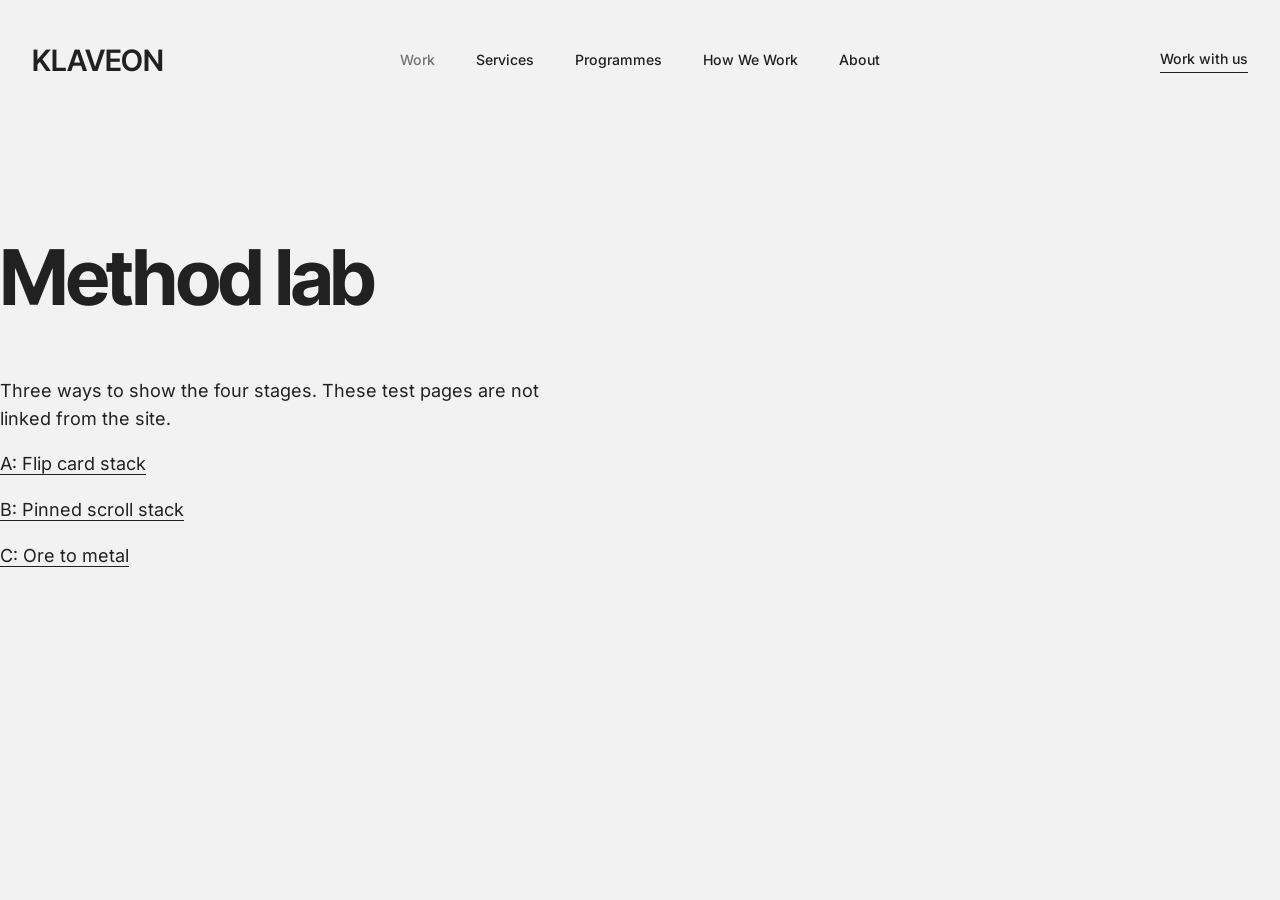
==== lab/index.html @ b0c3f66f "Mobile: hide (Scroll) hint and Explore view on phones Co-Authored-By: Claude Sonnet 5.5 <noreply@ant" ====
<!doctype html><html lang="en"><head><meta charset="utf-8"><meta name="viewport" content="width=device-width,initial-scale=1"><title>Lab | KLAVEON</title><meta name="description" content="Selected work from KLAVEON, a strategic branding agency in Lagos. Strategy first, design as proof."><link rel="preload" href="../fonts/inter-var.woff2" as="font" type="font/woff2" crossorigin><link rel="preload" href="../fonts/inter-tight-var.woff2" as="font" type="font/woff2" crossorigin><link rel="stylesheet" href="../css/style.css?v=20261121g"><meta name="robots" content="noindex"><meta name="robots" content="noindex"><link rel="icon" type="image/svg+xml" href="../favicon.svg"><meta name="theme-color" content="#F2F2F2"></head><body class=""><header class="nav"><a class="brand" href="../index.html">KLAVEON</a><nav class="links"><a href="../work/" aria-current="page">Work</a><a href="../services/">Services</a><a href="../programmes/">Programmes</a><a href="../method/">How We Work</a><a href="../index.html#about">About</a></nav><a class="right cta-link" href="../index.html#contact">Work with us</a><button class="menu-btn" type="button" aria-expanded="false">Menu</button></header>
<main class="lab"><section class="lb-after" style="padding-top:96px"><h1 style="font-family:var(--font-display);font-size:clamp(40px,6vw,100px);margin:0 0 40px;letter-spacing:-.03em">Method lab</h1><p style="max-width:30em">Three ways to show the four stages. These test pages are not linked from the site.</p><p><a href="flip.html">A: Flip card stack</a></p><p><a href="stack.html">B: Pinned scroll stack</a></p><p><a href="ore.html">C: Ore to metal</a></p></section></main><script src="../js/main.js?v=20261121g"></script></body></html>
---- css/style.css ----
@font-face{font-family:'Inter';font-style:normal;font-weight:100 900;font-display:swap;src:url('../fonts/inter-var.woff2') format('woff2')}
@font-face{font-family:'Inter Tight';font-style:normal;font-weight:100 900;font-display:swap;src:url('../fonts/inter-tight-var.woff2') format('woff2')}
@font-face{font-family:'Inter Fallback';src:local('Arial'),local('Helvetica Neue'),local('Helvetica');size-adjust:107.4%;ascent-override:90.5%;descent-override:22.6%;line-gap-override:0%}
@font-face{font-family:'Inter Tight Fallback';src:local('Arial'),local('Helvetica Neue'),local('Helvetica');size-adjust:100%;ascent-override:96%;descent-override:24%;line-gap-override:0%}
:root{--bg:#F2F2F2;--ink:#212122;--castle:#616161;--fog:#DDDAD8;--sand:#6B6762;--sand-l:#A39E98;--white:#FFFFFF;--olive:#575E56;--umber:#474241;--stone:#C3BEBD;--mist:#BCC0C3;--ash:#CBCBCB;--pill:rgba(255,255,255,.92);--font:'Inter','Inter Fallback','Helvetica Neue',Arial,sans-serif;--font-display:'Inter Tight','Inter Tight Fallback','Inter','Helvetica Neue',Arial,sans-serif;--pad:32px}
*{box-sizing:border-box}
html{scroll-behavior:smooth}
body{margin:0;background:var(--bg);color:var(--ink);font-family:var(--font);font-size:18px;line-height:1.5;-webkit-font-smoothing:antialiased}
img{max-width:100%;display:block}
a{color:inherit}
.nav{display:flex;justify-content:space-between;align-items:center;padding:28px var(--pad);font-size:14px;letter-spacing:.06em;text-transform:uppercase}
.nav a{text-decoration:none}
.nav .links{display:flex;gap:32px}
.nav a:hover{text-decoration:underline;text-underline-offset:4px}
.page-title{font-size:clamp(56px,13vw,220px);line-height:.9;letter-spacing:-.016em;font-weight:500;margin:0}
@keyframes slide{to{transform:translateX(-50%)}}
section.block{padding:120px var(--pad);border-top:1px solid var(--fog);display:grid;grid-template-columns:30% 1fr;gap:32px}
.label{font-size:14px;color:var(--sand);line-height:1.3}
.label b{display:block;font-weight:500;color:var(--ink);margin-top:2px}
.big{font-size:clamp(32px,4.4vw,72px);line-height:1.02;letter-spacing:-.01em;margin:0 0 40px;font-weight:500}
.stages{display:grid;gap:0;border-top:1px solid var(--fog)}
.stage{display:grid;grid-template-columns:80px 220px 1fr;gap:24px;padding:28px 0;border-bottom:1px solid var(--fog)}
.stage h3{margin:0;font-size:28px;font-weight:500;letter-spacing:-.008em}
.stage p{margin:0;color:var(--castle)}
.meta{display:flex;justify-content:space-between;padding:14px 0;font-size:14px;letter-spacing:.06em;text-transform:uppercase}
form{display:grid;gap:20px;max-width:640px;margin-top:48px}
label{font-size:14px;color:var(--sand)}
input,textarea{width:100%;font:inherit;background:transparent;border:0;border-bottom:1px solid var(--ink);padding:10px 0;color:var(--ink);border-radius:0}
input:focus,textarea:focus{outline:2px solid var(--ink);outline-offset:4px}
button.submit{justify-self:start;font:inherit;background:var(--ink);color:#fff;border:0;border-radius:999px;padding:18px 36px;cursor:pointer}
button.submit:hover{opacity:.85}
/* Work page */
.work-head{padding:96px var(--pad) 48px}
.work-head p{margin:32px 0 0;color:var(--castle)}
.grid{display:grid;grid-template-columns:repeat(2,1fr);gap:48px 24px;padding:48px var(--pad) 160px}
.grid .card:only-child{grid-column:1/-1}
.card{display:block;text-decoration:none}
.card img{width:100%;height:auto}
.card .name{font-size:28px;letter-spacing:-.008em}
.card .cat{font-size:13px;letter-spacing:.06em;text-transform:uppercase;color:var(--castle)}
.work.is-list .grid{grid-template-columns:1fr;gap:0}
.work.is-list .card{display:grid;grid-template-columns:1fr auto;align-items:center;border-top:1px solid var(--fog);padding:40px 0 48px}
.work.is-list .card img{display:none}
.work.is-list .meta{display:contents}
.work.is-list .name{font-size:clamp(32px,6vw,96px);line-height:1.15;letter-spacing:-.01em}
/* Pills */
.pill{position:fixed;bottom:24px;z-index:50;background:var(--pill);border-radius:999px;box-shadow:0 6px 24px rgba(0,0,0,.08)}
.toggle{right:24px;display:flex;gap:4px;padding:10px}
.toggle button,.toggle a{display:flex;align-items:center;height:56px;min-width:56px;padding:0 28px;border:0;border-radius:999px;background:transparent;color:var(--ink);font:inherit;font-size:18px;text-decoration:none;cursor:pointer;transition:background .25s,color .25s}
.toggle button.is-active{background:var(--ink);color:#fff}
.view button{padding:0 16px}
.view svg{width:24px;height:24px;flex:none}
.view .t{max-width:0;opacity:0;overflow:hidden;white-space:nowrap;transition:max-width .3s ease,opacity .2s ease,margin .3s ease}
.idea{left:24px;width:min(440px,calc(100vw - 48px));background:none;box-shadow:none;border-radius:0;-webkit-backdrop-filter:none;backdrop-filter:none;display:flex;flex-direction:column;gap:12px}
.idea .card-open{display:none;background:#FCFCFC;border-radius:24px;padding:28px;box-shadow:0 12px 40px rgba(0,0,0,.12)}
.idea.is-open .card-open{display:block}
.idea .l{font-size:14px;color:var(--sand);margin-bottom:16px}
.idea .q{font-size:44px;line-height:1.05;letter-spacing:-.008em;margin-bottom:20px}
.idea .d{font-size:16px;color:var(--castle);line-height:1.5}
.idea .bar{display:flex;align-items:center;justify-content:space-between;gap:16px;width:100%;border:0;font:inherit;font-size:20px;color:var(--ink);background:var(--pill);border-radius:999px;padding:10px 10px 10px 28px;box-shadow:0 6px 24px rgba(0,0,0,.08);cursor:pointer;text-align:left}
.idea .btn{position:relative;flex:none;width:56px;height:56px;border-radius:50%;background:#E9E7E4}
.idea .btn::before,.idea .btn::after{content:'';position:absolute;left:50%;top:50%;background:var(--ink);border-radius:2px;transform:translate(-50%,-50%);transition:opacity .2s,transform .25s}
.idea .btn::before{width:18px;height:2px}
.idea .btn::after{width:2px;height:18px}
.idea.is-open .btn::after{opacity:0;transform:translate(-50%,-50%) rotate(90deg)}
/* Case study */
.cs-hero{padding:72px var(--pad) 48px}
.cs-hero .cat{font-size:13px;letter-spacing:.06em;text-transform:uppercase;color:var(--castle);margin-bottom:24px}
.cs-hero h1{font-size:clamp(56px,11vw,180px);line-height:.92;letter-spacing:-.016em;font-weight:500;margin:0}
.facts{display:grid;grid-template-columns:repeat(4,1fr);gap:24px;margin-top:64px;padding-top:24px;border-top:1px solid var(--fog)}
.facts span{display:block;font-size:13px;letter-spacing:.06em;text-transform:uppercase;color:var(--sand);margin-bottom:6px}
.cover img,.proof img{width:100%;height:auto}
.proof{display:grid;gap:0}
.sec{display:grid;grid-template-columns:43% 1fr;padding:96px var(--pad);border-top:1px solid var(--fog)}
.sec .body{font-size:clamp(22px,2.2vw,34px);line-height:1.3;letter-spacing:-.005em;max-width:900px}
.sec .body p{margin:0 0 1em}
.sec .body ul{margin:0;padding-left:1.1em}
.sec .body li{margin-bottom:.6em}
.cs.is-reading .cover,.cs.is-reading .proof{display:none}
.end{padding:160px var(--pad) 220px;border-top:1px solid var(--fog)}
.end .l{font-size:14px;color:var(--sand);text-transform:uppercase;letter-spacing:.06em}
.end a{font-size:clamp(48px,9vw,150px);letter-spacing:-.014em;line-height:1;text-decoration:none}
@media(max-width:991px){.stage{grid-template-columns:48px 1fr}.stage p{grid-column:2}section.block,.sec{grid-template-columns:1fr}.facts{grid-template-columns:repeat(2,1fr)}}
@media(max-width:767px){:root{--pad:16px}.grid{grid-template-columns:1fr}.idea{left:12px;bottom:84px;width:calc(100vw - 24px)}.toggle{right:12px;bottom:12px}.idea .q{font-size:34px}.nav .links{gap:16px}}
@media(prefers-reduced-motion:reduce){html{scroll-behavior:auto}*{transition:none!important}}
.work .meta,.card .meta{text-transform:none;letter-spacing:normal;font-size:inherit;display:flex;justify-content:space-between;align-items:baseline;padding:14px 0 0}
.work.is-list .meta{display:contents}

.idea .btn{display:flex;align-items:center;justify-content:center}
/* Home, from updated Figma desktop design. Inter / Inter Tight throughout. */
body.home{background:var(--bg)}
body.home .nav{position:fixed;top:0;left:0;right:0;z-index:60;display:flex;align-items:center;padding:22px var(--pad);font-size:14px;text-transform:none;letter-spacing:0;color:#fff;mix-blend-mode:difference;transition:transform .45s cubic-bezier(.2,.7,.2,1)}
body.home .nav.is-hidden{transform:translateY(-110%)}
.nav .brand{font-weight:600;font-size:20px;letter-spacing:-.01em}
.nav .links{position:absolute;left:50%;transform:translateX(-50%);display:flex;gap:36px}
.nav .links a,.nav .right{font-size:13px;text-decoration:none;background:linear-gradient(currentColor,currentColor) 0 100%/0 1px no-repeat;transition:background-size .3s;padding-bottom:3px}
.nav .links a:hover,.nav .right:hover,.nav .links a:focus-visible{background-size:100% 1px}
.nav .right{margin-left:auto;background-size:100% 1px}
.nav .right:hover{background-size:0 1px}
a:focus-visible,button:focus-visible,input:focus-visible,textarea:focus-visible{outline:2px solid currentColor;outline-offset:4px}
.h-hero{padding:128px var(--pad) 0}
.h-hero h1{margin:0;font-weight:400;text-transform:uppercase;font-size:8.6vw;line-height:1.02;letter-spacing:-.018em}
.h-hero .l1,.h-hero .l3{display:block;white-space:nowrap}
.h-hero .l2{display:flex;align-items:center;justify-content:space-between;gap:2.5vw}
.h-hero .ln{display:block;overflow:hidden;padding:.04em 0}
.h-hero .ln>.in{display:block;transform:translateY(105%);animation:rise 1s cubic-bezier(.2,.7,.2,1) forwards}
.h-hero .l2 .ln>.in{animation-delay:.12s}.h-hero .l3 .ln>.in{animation-delay:.24s}
@keyframes rise{to{transform:none}}
.h-hero .intro{margin:0;flex:0 1 30%;font-size:clamp(13px,1.05vw,17px);line-height:1.5;font-weight:400;text-transform:none;letter-spacing:0;text-align:left;opacity:0;animation:fade .8s .6s forwards}
@keyframes fade{to{opacity:1}}
.h-hero .dash{flex:1;height:1px;background:var(--ink);max-width:24%;min-width:20px;transform-origin:left;transform:scaleX(0);animation:grow .9s .5s cubic-bezier(.2,.7,.2,1) forwards}
@keyframes grow{to{transform:none}}
.h-hero .l2 .w{white-space:nowrap}
.scrollcap{text-align:center;margin:clamp(40px,6vw,96px) 0 0;font-weight:600;font-size:13px;text-transform:uppercase;letter-spacing:.02em}
/* The unlock: a keyhole that opens onto the services */
.unlock{position:relative;height:320vh;margin-top:28px}
.unlock .stage{position:sticky;top:0;height:100vh;overflow:hidden;clip-path:inset(calc(10vh*(1 - var(--p,0))) calc(var(--pad)*(1 - var(--p,0))));background:var(--bg)}
.unlock .field{position:absolute;inset:0;display:flex;align-items:center;padding:0 calc(var(--pad)*2);color:var(--ink)}
.unlock svg.door{position:absolute;inset:0;width:100%;height:100%;display:block;pointer-events:none}
.h-light{background:var(--bg);padding:112px var(--pad)}
.sec-title{font-size:clamp(34px,4.4vw,76px);font-weight:400;text-transform:uppercase;letter-spacing:-.018em;line-height:1.04;margin:0}
.believe .c{background:#fff;padding:48px 40px 64px;min-height:380px}
.believe .c h3{margin:0 0 40px;font-size:clamp(16px,1.6vw,24px);line-height:1.2;font-weight:600;text-transform:uppercase;letter-spacing:-.014em;max-width:560px}
.believe .c p{margin:0;font-size:clamp(13px,1vw,16px);line-height:1.55;font-weight:400;max-width:500px}
.how .top{display:flex;justify-content:space-between;align-items:flex-start;gap:32px}
.how .top p{margin:8px 0 0;text-align:right;color:var(--castle);font-size:clamp(13px,.95vw,15px);line-height:1.4;font-weight:400;max-width:210px}
.panel{margin-top:56px;padding:20px;background:radial-gradient(120% 140% at 55% 15%,var(--umber) 0%,#2a2a2b 45%,var(--ink) 80%);display:grid;grid-template-columns:repeat(4,1fr);gap:12px;color:#fff}
.step{padding:20px;min-height:300px;display:flex;flex-direction:column;justify-content:space-between;border:1px solid transparent;background:transparent;transition:border-color .35s,background .35s;cursor:default}
.step.is-active{border-color:var(--sand);background:linear-gradient(rgba(33,33,34,.7),rgba(71,66,65,.55))}
.step .n{width:24px;height:24px;border-radius:50%;background:var(--umber);display:flex;align-items:center;justify-content:center;font-size:13px;transition:background .3s,color .3s}
.step.is-active .n{background:#fff;color:#000}
.step h3{margin:0 0 8px;font-size:clamp(20px,2vw,32px);font-weight:400;letter-spacing:-.018em}
.step p{margin:0;font-size:clamp(13px,.85vw,14px);line-height:1.4;font-weight:400;color:#cfcfcf}
.three .sub{margin:28px 0 0;font-size:clamp(13px,.95vw,15px);font-weight:400;color:var(--castle);max-width:400px;line-height:1.45}
.plans3{display:grid;grid-template-columns:repeat(3,1fr);gap:16px;margin-top:56px}
.selw .top{display:flex;justify-content:space-between;align-items:flex-end}
.selw .top a{font-size:13px;text-decoration:none;display:flex;align-items:center;gap:4px;background:linear-gradient(currentColor,currentColor) 0 100%/100% 1px no-repeat;padding-bottom:4px;transition:background-size .3s}
.selw .top a:hover{background-size:0 1px}
.proj{display:block;text-decoration:none;margin-top:56px;position:relative}
.proj .im{overflow:hidden;background:var(--fog)}
.proj img{width:100%;height:auto;transition:transform 1.1s cubic-bezier(.2,.7,.2,1)}
.proj:hover img{transform:scale(1.025)}
.proj .cap{display:flex;justify-content:space-between;margin-top:14px;font-size:13px;font-weight:500}
.proj .sub{font-size:13px;color:var(--castle);margin-top:2px;font-weight:400}
.cur{position:fixed;left:0;top:0;z-index:70;pointer-events:none;background:rgba(255,255,255,.94);color:var(--ink);font-size:13px;font-weight:500;padding:10px 16px;border-radius:999px;box-shadow:0 6px 24px rgba(0,0,0,.12);opacity:0;transform:translate(-50%,-50%) scale(.6);transition:opacity .2s,transform .2s;white-space:nowrap}
.cur.on{opacity:1;transform:translate(-50%,-50%) scale(1)}
.mq{background:var(--bg);overflow:hidden;padding:28px 0}
.mq div{display:flex;align-items:center;gap:48px;width:max-content;animation:slide 34s linear infinite;font-size:clamp(28px,3.8vw,62px);font-weight:400;letter-spacing:-.018em;text-transform:uppercase;color:var(--ink);white-space:nowrap}
.mq:hover div{animation-play-state:paused}
.mq svg{height:.85em;flex:none}
.cta2{background:var(--ink);color:#F4F4F4;padding:88px var(--pad) 0}
.cta2 .cols{display:grid;grid-template-columns:1fr 1fr;gap:64px;align-items:start}
.cta2 h2{margin:0;font-size:clamp(24px,3vw,48px);font-weight:400;text-transform:uppercase;letter-spacing:-.018em;line-height:1.08}
.cta2 .r{display:flex;flex-direction:column;align-items:flex-start;padding-left:20%}
.cta2 .r p{margin:0;font-size:clamp(13px,.95vw,15px);line-height:1.5;font-weight:400;color:var(--ash);max-width:330px}
.cta2 .r a.go{display:inline-block;margin-top:36px;font-size:13px;text-transform:uppercase;text-decoration:none;padding-bottom:4px;letter-spacing:.03em;background:linear-gradient(#aaa,#aaa) 0 100%/100% 1px no-repeat,linear-gradient(#fff,#fff) 0 100%/0 1px no-repeat;transition:background-size .4s}
.cta2 .r a.go:hover{background-size:100% 1px,100% 1px}
.cta2 form{margin-top:0;width:100%;max-width:420px;max-height:0;overflow:hidden;opacity:0;visibility:hidden;transition:max-height .6s cubic-bezier(.2,.7,.2,1),opacity .4s,margin .4s,visibility 0s .6s}
.cta2 form.open{max-height:640px;opacity:1;visibility:visible;margin-top:40px;transition:max-height .6s cubic-bezier(.2,.7,.2,1),opacity .5s .1s,margin .4s,visibility 0s}
.cta2 label{color:var(--sand)}
.cta2 input,.cta2 textarea{border-bottom:1px solid var(--sand);color:#fff}
.cta2 button.submit{background:#F4F4F4;color:#000}
.bigword{font-size:20.6vw;font-weight:400;letter-spacing:-.018em;line-height:.8;margin:120px 0 0;padding:0 0 2.2vw;text-transform:uppercase;white-space:nowrap;margin-left:-.02em}
@media(max-width:991px){.plans3,.cta2 .cols{grid-template-columns:1fr}.panel{grid-template-columns:1fr 1fr}.nav .links{position:static;transform:none;margin-left:auto;margin-right:24px}.cta2 .r{padding-left:0}}
@media(max-width:767px){:root{--pad:16px}
body.home .nav .links{display:none}
.h-hero{padding-top:104px}
.h-hero h1{font-size:8.4vw;display:flex;flex-direction:column}.h-hero .l1{order:1}.h-hero .l2{display:contents}.h-hero .l2 .w{order:2}.h-hero .l3{order:3}.h-hero .dash{display:none}.h-hero .intro{order:4;font-size:14px;margin:20px 0 0;flex:none}
.unlock{height:280vh}
.h-light{padding:72px var(--pad)}
.how .top{flex-direction:column;gap:16px}.how .top p{text-align:left;max-width:none;margin:0}
.panel{grid-template-columns:1fr;padding:12px}.step{min-height:200px}
.believe .c{padding:32px 20px 40px;min-height:0}
.cta2{padding-top:64px}.cta2 .cols{gap:32px}.bigword{margin-top:72px}
.selw .top{flex-direction:column;align-items:flex-start;gap:16px}}
@media(prefers-reduced-motion:reduce){.h-hero .ln>.in,.h-hero .intro,.h-hero .dash{animation:none;transform:none;opacity:1}.unlock{height:auto}.unlock .stage{position:relative;height:100vh;clip-path:none}}
/* Figma metrics pass (frame width 1773 = 100vw; 1px = .564vw) */
body.home .nav{padding:3.2vw 3.67vw 0;align-items:center;height:9.5vw}
.nav .brand{font-size:3vw;font-weight:600;letter-spacing:-.018em}
.nav .links{top:3.6vw;gap:3.2vw}
.nav .links a,.nav .right{font-size:clamp(13px,1.1vw,21px)}
.nav .right{position:relative;top:0}
.h-hero{padding:9.7vw var(--pad) 0}
.h-hero h1{font-size:10vw;line-height:1;border-bottom:1px solid var(--ink)}
.h-hero .l1,.h-hero .l2,.h-hero .l3{display:flex;align-items:center;height:13.14vw;border-top:1px solid var(--ink)}
.h-hero .l2{justify-content:space-between;gap:2vw}
.h-hero .intro{flex:0 1 40%;font-size:clamp(13px,1.5vw,29px);line-height:1.38;font-weight:400}
.h-hero .dash{max-width:22%}
.scrollcap{margin:5.8vw 0 2.1vw;font-size:clamp(13px,1.1vw,21px)}
.unlock{margin-top:0}
.unlock .stage{clip-path:inset(max(0px,calc((100vh - (100vw - 2*var(--pad))/1.63)/2*(1 - var(--p,0)))) calc(var(--pad)*(1 - var(--p,0))))}
.sec-title{font-size:6.6vw;line-height:1}
.h-light{padding:20.6vw var(--pad) 13vw}
.believe .c{padding:7.6vw 5vw 3vw;min-height:34.4vw}
.believe .c h3{font-size:clamp(13px,2.15vw,41px);line-height:1.1;margin:0 0 4vw;max-width:36vw}
.believe .c p{font-size:clamp(13px,1.25vw,24px);line-height:1.4;max-width:36vw}
.how .top p{font-size:clamp(13px,1.2vw,23px);max-width:24vw;margin-top:5vw}
.panel{margin-top:6vw;padding:2.2vw 2.76vw;gap:1.3vw}
.step{min-height:18.4vw;padding:1.8vw}
.step h3{font-size:2.9vw}.step p{font-size:clamp(13px,1.2vw,23px);line-height:1.35}
.step .n{width:1.7vw;height:1.7vw;font-size:clamp(13px,0.8vw,15px)}
.three .sub{font-size:clamp(13px,1.2vw,23px);max-width:42vw;margin-top:5vw}
.plans3{margin-top:6.4vw;gap:1.9vw}
.selw .top a{font-size:clamp(13px,1.2vw,23px)}
.proj{margin:9vw 5.4vw 0}
.proj .cap{font-size:clamp(13px,1.45vw,28px);margin-top:1.4vw}
.proj .cap span:last-child{font-size:clamp(13px,1.2vw,23px);font-weight:400}
.proj .sub{font-size:clamp(13px,1.2vw,23px);margin-top:.9vw}
.cta2{padding-top:0}
.cta2 .cols{padding-top:19.6vw}
.cta2 h2{font-size:4.1vw;line-height:1.08;letter-spacing:-.018em;max-width:50vw}
.cta2 .r{padding-left:0;margin-left:-4vw}
.cta2 .r p{font-size:clamp(13px,1.45vw,28px);line-height:1.4;max-width:36vw}
.cta2 .r a.go{font-size:clamp(13px,1.2vw,23px);margin-top:5vw}
.bigword{margin-top:28vw}
@media(max-width:991px){.cta2 .r{margin-left:0}.believe .c h3,.believe .c p,.cta2 .r p,.cta2 h2{max-width:none}.proj{margin:9vw 0 0}}
@media(max-width:767px){
body.home .nav{height:auto;padding:16px}.nav .brand{font-size:22px}.nav .links{top:auto}
.h-hero{padding-top:84px}.h-hero h1{font-size:10.4vw;border:0}.h-hero .l1,.h-hero .l2,.h-hero .l3{display:block;height:auto;border:0}
.h-hero .l2{display:contents}
.sec-title{font-size:11vw}.h-light{padding:72px var(--pad)}
.believe .c{padding:32px 20px;min-height:0}.believe .c h3{font-size:20px;margin-bottom:24px}.believe .c p{font-size:15px}
.step{min-height:200px}.step h3{font-size:28px}.step p{font-size:14px}.step .n{width:24px;height:24px;font-size:13px}
.plans3{gap:12px}
.proj .cap{font-size:15px}.proj .cap span:last-child,.proj .sub{font-size:14px}
.how .top p,.three .sub{font-size:14px;margin-top:0}
.cta2 .cols{padding-top:64px}.cta2 h2{font-size:28px}.cta2 .r p{font-size:15px}.cta2 .r a.go{font-size:13px;margin-top:32px}.bigword{margin-top:72px}}
@media(min-width:992px){.cta2 .cols{grid-template-columns:57.5% 1fr;gap:0}.cta2 .r{margin-left:0}.cta2 h2{max-width:48vw}}
.cta2 form,.cta2 form.open{max-height:none;opacity:1;visibility:visible;overflow:visible;margin-top:4vw;max-width:36vw;transition:none}
@media(max-width:991px){.cta2 form,.cta2 form.open{max-width:none;margin-top:32px}}
@media(min-width:992px){.bigword{margin-top:10vw}}
/* Nav pass: one centre line for logo, links, CTA; Motto-style full-bleed hairlines */
body.home .nav{height:9.7vw;padding:0 var(--pad);align-items:center}
body.home .nav .brand{font-size:2.3vw;line-height:1;letter-spacing:-.016em;display:block}
body.home .nav .links{top:50%;transform:translate(-50%,-50%);gap:3.2vw}
body.home .nav .links a,body.home .nav .right{font-size:clamp(13px,1.15vw,22px);line-height:1;padding:0;background:none;text-decoration:none;position:relative}
body.home .nav .links a::after,body.home .nav .right::after{content:'';position:absolute;left:0;right:0;bottom:-.4em;height:1px;background:currentColor;transform-origin:left;transition:transform .3s}
body.home .nav .links a::after{transform:scaleX(0)}
body.home .nav .links a:hover::after,body.home .nav .links a:focus-visible::after{transform:scaleX(1)}
body.home .nav .right{margin-left:auto}
body.home .nav .right:hover::after{transform:scaleX(0)}
.h-hero{padding:9.7vw 0 0}
.h-hero h1{border-bottom:1px solid var(--fog)}
.h-hero .l1,.h-hero .l2,.h-hero .l3{border-top:1px solid var(--fog);padding:0 var(--pad)}
.scrollcap{padding:0 var(--pad)}
@media(max-width:767px){.h-hero{padding:84px var(--pad) 0}.h-hero .l1,.h-hero .l2,.h-hero .l3{padding:0}body.home .nav{height:auto;padding:16px}body.home .nav .brand{font-size:22px}.nav .links{transform:none}}
/* Unlock: draw in JS, no clip-path, no blur, no mask */
.unlock .stage{clip-path:none!important;height:100vh;height:100svh;background:var(--bg);contain:layout paint}
.unlock svg.door{position:absolute;left:0;top:0;width:100%;height:100%}
@media(prefers-reduced-motion:reduce){.unlock{height:320vh!important}.unlock .stage{position:sticky!important;height:100vh;height:100svh}}
/* Mobile performance: no blend-mode on the fixed nav, own compositor layers for the unlock */
body.home .nav{mix-blend-mode:normal;color:var(--ink);background:transparent;transition:transform .45s cubic-bezier(.2,.7,.2,1),background-color .25s}
body.home .nav.is-solid{background:var(--bg);box-shadow:0 1px 0 var(--fog)}
.unlock svg.door{will-change:transform;transform:translateZ(0)}
.unlock .field{will-change:opacity}
.mq div{will-change:transform}
/* Prompt lives inside the unlock stage, directly above the panel */
.unlock .stage .scrollcap{position:absolute;left:0;right:0;top:20px;margin:0;padding:0 var(--pad);text-align:center;z-index:3;pointer-events:none;will-change:opacity;font-size:clamp(13px,1.1vw,21px)}
@media(max-width:767px){.unlock .stage .scrollcap{top:16px;font-size:13px}}
.h-hero{padding-bottom:0}
/* Panel stays landscape; prompt sits on the panel; stage is see-through so it can tuck under the headline */
.unlock{margin-top:0}
.unlock .stage{background:transparent;pointer-events:none}
.unlock .stage .scrollcap{top:0;color:#f2f2f2;font-size:clamp(13px,1vw,19px)}
@media(max-width:767px){.unlock .stage .scrollcap{top:0;font-size:13px}}
.unlock .stage .scrollcap{color:var(--ink);font-size:clamp(13px,1.05vw,20px);line-height:1}
@media(max-width:767px){.unlock .stage .scrollcap{font-size:13px}}

/* Round 3: logo hover, one step heavier type, spacing system (8px grid: 8 16 24 32 40 64 96 112 144) */
body.home .nav .brand,body.home .nav .brand:hover,body.home .nav .brand:focus-visible{text-decoration:none;font-weight:700}
body.home .nav .links a,body.home .nav .right{font-weight:500}
@media(min-width:768px){.h-hero h1{font-size:10vw;font-weight:500}}
@media(min-width:768px){.h-hero .l1,.h-hero .l2,.h-hero .l3{height:14vw}.h-hero .intro{font-weight:500;font-size:clamp(14px,1.5vw,29px);line-height:1.45;flex:0 1 36%}}
@media(max-width:767px){
.h-hero{padding-top:112px}
.h-hero h1{font-size:10.4vw;font-weight:500}
.h-hero .intro{font-weight:500;font-size:16px;line-height:1.55;margin:32px 0 0}
}

/* Round 4: Motto-style nav overlap on desktop (difference blend), heavier hero type */
@media(min-width:768px) and (hover:hover){
body.home .nav,body.home .nav.is-solid{mix-blend-mode:difference;color:#d1d1d0;background:transparent;box-shadow:none}
body.home .nav.is-hidden{transform:none}
body.home .nav .brand{font-weight:700}
}

.menu-btn{display:none}
@media(min-width:768px) and (hover:hover){
body.home .nav .links{transition:transform .45s cubic-bezier(.2,.7,.2,1),opacity .3s}
body.home .nav.is-compact:not(.is-open) .links{transform:translate(-50%,-220%);opacity:0;pointer-events:none}
body.home .nav .menu-btn{display:none;font:inherit;font-weight:500;font-size:clamp(13px,1.15vw,22px);line-height:1;color:inherit;background:none;border:0;padding:0;margin-left:2.4vw;cursor:pointer;position:relative}
body.home .nav.is-compact .menu-btn{display:block}
body.home .nav .menu-btn::after{content:'';position:absolute;left:0;right:0;bottom:-.4em;height:1px;background:currentColor}
}

/* Round 5: v2.1 UX copy */
.pnote{margin:48px 0 0;font-size:clamp(13px,0.95vw,18px);opacity:.7}
.cta2 form.open{max-height:2400px}
.cta2 form textarea{resize:vertical;min-height:3.2em}
.cta2 form [aria-invalid="true"]{border-color:#c9553f;outline:0;box-shadow:0 1px 0 #c9553f}
.fmsg{min-height:1.4em;margin:16px 0 0;font-size:14px}.fmsg.ok{color:#bcd9b8}.fmsg.err{color:#f0a898}
.fnote{margin:16px 0 0;font-size:13px;line-height:1.5;opacity:.72;max-width:34em}

/* Round 6: alignment, unlock field copy, services section */
.unlock .field{padding:0 var(--pad)}
.unlock .field .lead{width:100%;display:grid;grid-template-columns:42% 1fr;gap:var(--pad);align-items:start;padding-top:6vw}
.unlock .field .k{margin:0;font-size:clamp(14px,1.15vw,22px);font-weight:500;line-height:1.3}
.unlock .field .r{max-width:36em;pointer-events:auto}
.unlock .field .big{margin:0;font-size:clamp(22px,2.59vw,50px);font-weight:500;line-height:1.25;letter-spacing:-.008em}
.unlock .field .aud{margin:24px 0 0;font-size:clamp(14px,1.15vw,22px);line-height:1.5;font-weight:400}
.unlock .field .mini{margin:48px 0 0;display:flex;flex-wrap:wrap;gap:6px 20px;font-size:clamp(13px,0.95vw,18px);font-weight:500}
.unlock .field .mini .cap,.svx .cap{flex:0 0 100%;opacity:.74;font-weight:400}
.unlock .field .mini a{text-decoration:none}.unlock .field .mini a:hover{text-decoration:underline;text-underline-offset:4px}.unlock .field .lnk{transition:background-size .3s}.unlock .field .lnk:hover{background-size:0 1px}
.unlock .field .lnk{display:inline-block;margin-top:32px;font-size:clamp(14px,1.05vw,20px);font-weight:500;background:linear-gradient(currentColor,currentColor) 0 100%/100% 1px no-repeat;padding-bottom:4px;text-decoration:none}
.services{padding:0}
.svr{border-top:1px solid var(--fog);padding:0 var(--pad)}
.svr .hd{display:flex;justify-content:space-between;align-items:flex-start;padding:2.4vw 0 0}
.svr h3{margin:0;font-size:clamp(30px,4.75vw,91px);line-height:1.02;font-weight:500;letter-spacing:-.018em;text-transform:uppercase}
.svr .no{font-size:clamp(30px,4.75vw,91px);line-height:1.02;font-weight:500;letter-spacing:-.018em}
.svr .bd{display:grid;grid-template-columns:7fr 1fr 4fr;padding:7vw 0 4.8vw}
.svr .tx{grid-column:1;display:flex;flex-direction:column;justify-content:space-between;gap:48px}
.svr .st{margin:0;max-width:20em;font-size:clamp(18px,1.9vw,36px);line-height:1.3;font-weight:500;letter-spacing:-.005em}
.svr .sl{list-style:none;margin:0;padding:0;columns:2;column-gap:2vw;font-size:clamp(13px,0.95vw,18px);line-height:1.8;font-weight:500;max-width:34em}
.svr .inq{align-self:flex-start;font-size:clamp(13px,1.05vw,20px);font-weight:500;text-decoration:none;background:linear-gradient(currentColor,currentColor) 0 100%/100% 1px no-repeat;padding-bottom:4px;transition:background-size .3s}
.svr .inq:hover{background-size:0 1px}
.svr .im{grid-column:3;aspect-ratio:1;display:flex;align-items:center;justify-content:center;overflow:hidden}
.svr .im svg{width:22%;fill:#f2f2f2;transition:transform .6s cubic-bezier(.2,.7,.2,1)}
.svr:hover .im svg{transform:scale(1.25)}
.svx{border-top:1px solid var(--fog);padding:3.2vw var(--pad) 8vw;font-size:clamp(13px,0.95vw,18px);font-weight:500}
.svx .cap{display:block;margin-bottom:12px}.svx ul{list-style:none;margin:0;padding:0;display:flex;flex-wrap:wrap;gap:6px 24px}
@media(max-width:767px){
.unlock .field .lead{grid-template-columns:1fr;gap:16px;padding-top:72px}
.unlock .field .mini{margin-top:28px}
.svr .bd{grid-template-columns:1fr;gap:32px;padding:40px 0 32px}.svr .tx{grid-column:1}.svr .im{grid-column:1;order:-1;aspect-ratio:4/3}
.svr .sl{columns:1}
}
body.home .nav .brand{margin-left:-.07em}

/* Round 7: type scale from Motto (display 600, lead 500, small 500), Services page */
.h-hero h1,.sec-title,.cta2 h2,.svr h3,.svr .no,.mq div,.panel .step h3{font-weight:600}
.how .top p,.three .sub{font-weight:500;font-size:clamp(15px,1.5vw,29px);line-height:1.35;max-width:30em;color:var(--ink)}
.how .top p{text-align:left;max-width:26em;margin-top:5vw}
.believe .c p,.panel .step p,.cta2 .r p,.proj .sub{font-weight:400}
.believe .c p{font-size:clamp(14px,1.15vw,22px);line-height:1.45}
.panel .step p{font-size:clamp(14px,1.1vw,21px);line-height:1.4}
.proj .cap,.proj .cap span:last-child{font-weight:500}
.svr .sl,.svr .inq,.svx,.unlock .field .mini,.pnote{font-weight:500}
.cap{font-weight:500}
.sv-hero{padding:9.7vw 0 0}
.sv-hero .vh{position:absolute;width:1px;height:1px;overflow:hidden;clip:rect(0 0 0 0)}
.mq.big{border-block:1px solid var(--fog);margin:0}
.mq.big div{font-size:10vw;gap:5vw;line-height:1.3;padding:.04em 0}
.sv-lead{display:grid;grid-template-columns:42% 1fr;gap:var(--pad);padding:4vw var(--pad) 0}
.sv-lead p{grid-column:2;margin:0;max-width:22em;font-size:clamp(18px,2.1vw,40px);line-height:1.25;font-weight:500;letter-spacing:-.005em}
.sv-links{grid-column:1/-1;display:flex;justify-content:space-between;align-items:baseline;margin-top:9vw;padding-bottom:3vw;font-size:clamp(13px,1.05vw,20px);font-weight:500}
.sv-links a{text-decoration:none;background:linear-gradient(currentColor,currentColor) 0 100%/100% 1px no-repeat;padding-bottom:4px;margin-right:2.4vw;transition:background-size .3s}.sv-links a:hover{background-size:0 1px}
.sv-links .cap{margin-left:auto}
.sv-links a:first-child{margin-right:2.4vw}
.sv-state{display:grid;grid-template-columns:42% 1fr;gap:var(--pad);padding:8vw var(--pad);border-top:1px solid var(--fog)}
.sv-state .cap{font-size:clamp(13px,0.95vw,18px)}
.sv-state .big{margin:0;font-size:clamp(22px,2.81vw,54px);line-height:1.2;font-weight:500;letter-spacing:-.008em;max-width:22em}
.sv-state .aud{margin:32px 0 0;font-size:clamp(14px,1.15vw,22px);line-height:1.5;font-weight:400;max-width:32em}
.areas{display:flex;justify-content:space-between;padding:1.6vw var(--pad);border-top:1px solid var(--fog);font-size:clamp(13px,0.95vw,18px);font-weight:500}
.areas a{text-decoration:underline;text-underline-offset:4px}
.sv .services .svr:first-of-type{border-top:1px solid var(--fog)}
@media(max-width:767px){
.mq.big div{font-size:15vw}
.sv-lead,.sv-state{grid-template-columns:1fr;gap:16px}.sv-lead p{grid-column:1}
.sv-links{flex-wrap:wrap;gap:12px 24px;margin-top:48px}.sv-links .cap{margin-left:0}
.sv-state{padding:56px var(--pad)}
}

/* Round 8: programmes and method pages */
.svr .meta{margin:0;font-size:clamp(13px,0.95vw,18px);font-weight:500;opacity:.72}
.svr .fr{margin:0;max-width:30em;font-size:clamp(13px,1.05vw,20px);line-height:1.45;font-weight:400}
.svr .tx{gap:32px}
.tlink,.pnote a{display:inline-block;margin-top:40px;font-size:clamp(13px,1.05vw,20px);font-weight:500;color:inherit;text-decoration:none;background:linear-gradient(currentColor,currentColor) 0 100%/100% 1px no-repeat;padding-bottom:4px;transition:background-size .3s}
.pnote a{margin:0 0 0 12px}.tlink:hover,.pnote a:hover{background-size:0 1px}
.nav a[aria-current="page"]{opacity:.6}
.mdiag{height:480vh;position:relative}
.mstage{position:sticky;top:0;height:100vh;height:100svh;display:grid;grid-template-columns:42% 1fr;gap:var(--pad);padding:0 var(--pad);align-items:center;overflow:hidden}
.mtext{position:relative;height:60vh;align-self:center}
.mstep{position:absolute;left:0;top:0;right:8vw;opacity:0;transform:translateY(24px);transition:opacity .5s,transform .6s cubic-bezier(.2,.7,.2,1);pointer-events:none}
.mstep.on{opacity:1;transform:none;pointer-events:auto}
.mstep .n{font-size:clamp(13px,0.95vw,18px);font-weight:500;opacity:.72}
.mstep h2{margin:16px 0 20px;font-size:clamp(34px,4.75vw,91px);line-height:1;font-weight:600;letter-spacing:-.018em;text-transform:uppercase}
.mstep p{margin:0;max-width:24em;font-size:clamp(16px,1.5vw,29px);line-height:1.35;font-weight:500}
.mstep .nx{display:inline-block;margin-top:32px;font-size:clamp(13px,1.05vw,20px);font-weight:500;color:inherit;text-decoration:none;background:linear-gradient(currentColor,currentColor) 0 100%/100% 1px no-repeat;padding-bottom:4px}
.mring{position:relative;width:min(46vw,72vh);aspect-ratio:1;justify-self:center}
.orbit{position:absolute;inset:0;border:1px solid var(--fog);border-radius:50%;transition:transform 1s cubic-bezier(.6,0,.2,1)}
.core{position:absolute;inset:22%;border-radius:50%;background:#fff;display:flex;align-items:center;justify-content:center;text-align:center;font-size:clamp(18px,2vw,38px);font-weight:600;letter-spacing:-.014em;line-height:1.1;text-transform:uppercase}
.nd{position:absolute;left:50%;top:50%;width:0;height:0;border:0;background:none;padding:0;cursor:pointer;transition:transform 1s cubic-bezier(.6,0,.2,1);color:var(--ink)}
.nd i{position:absolute;left:-9px;top:-9px;width:18px;height:18px;border-radius:50%;background:#fff;border:1px solid var(--fog);transition:background .4s,border-color .4s,transform .4s}
.nd.on i{background:var(--ink);border-color:var(--ink);transform:scale(1.15)}
.nd span{position:absolute;left:18px;top:-.7em;white-space:nowrap;font-size:clamp(13px,0.95vw,18px);font-weight:500}
@media(max-width:767px){
.mstage{grid-template-columns:1fr;grid-template-rows:auto 1fr;align-content:start;padding-top:96px;gap:24px}
.mring{width:min(56vw,38vh);order:-1}.mtext{height:auto;min-height:230px}.mstep{right:0}
.mstep h2{font-size:34px}.mstep p{font-size:16px}
.mdiag{height:420vh}
}

/* Round 9: Motto-style statement rows, method tile, programme cards */
.bel2{padding:12vw var(--pad) 4vw}
.bel2 .sec-title{margin:0 0 9vw}
.brow{display:grid;grid-template-columns:42% 1fr;gap:var(--pad);padding:3.4vw 0 7vw;border-top:1px solid var(--fog);margin:0 calc(var(--pad)*-1);padding-left:var(--pad);padding-right:var(--pad)}
.bl{display:flex;gap:2.4vw;font-size:clamp(13px,0.95vw,18px);font-weight:500}.bl span:last-child{opacity:.72}
.br h3{margin:0;max-width:17em;font-size:clamp(24px,3.24vw,62px);line-height:1.12;font-weight:600;letter-spacing:-.012em}
.br p{margin:3vw 0 0;max-width:30em;font-size:clamp(15px,1.2vw,23px);line-height:1.5;font-weight:400}
.how2{padding:9vw var(--pad) 8vw;border-top:1px solid var(--fog)}
.hgrid{display:grid;grid-template-columns:42% 1fr;gap:var(--pad);align-items:stretch}
.hm{display:flex;flex-direction:column;justify-content:space-between;gap:48px}
.hm .cap{font-size:clamp(13px,0.95vw,18px);font-weight:500}
.hm h2{margin:0;max-width:11em;font-size:clamp(30px,4.32vw,83px);line-height:1.05;font-weight:600;letter-spacing:-.016em}
.hm p{margin:0;max-width:22em;font-size:clamp(15px,1.35vw,26px);line-height:1.4;font-weight:500}
.hm .tlink{margin:0;align-self:flex-start}
.htile{position:relative;display:block;background:#161617;aspect-ratio:1.25;overflow:hidden;color:#f2f2f2;text-decoration:none}
.ho{position:absolute;left:50%;top:50%;width:min(64%,86vh);aspect-ratio:1;transform:translate(-50%,-50%);border:1px solid rgba(255,255,255,.22);border-radius:50%;animation:hspin 60s linear infinite}
.hn{position:absolute;inset:0;transform:rotate(calc(var(--a)*1deg))}
.hn u{position:absolute;left:50%;top:0;width:0;height:0;animation:hctr 60s linear infinite}
.hn i{position:absolute;left:-7px;top:-7px;width:14px;height:14px;border-radius:50%;background:#f2f2f2}
.hn b{position:absolute;left:16px;top:-.65em;font-size:clamp(13px,0.9vw,17px);font-weight:500;white-space:nowrap}
.hc{position:absolute;inset:0;display:flex;align-items:center;justify-content:center;text-align:center;font-size:clamp(16px,1.9vw,36px);font-weight:600;letter-spacing:-.014em;line-height:1.1;text-transform:uppercase}
.htile:hover .ho,.htile:hover .hn u{animation-duration:24s}
@keyframes hspin{to{transform:translate(-50%,-50%) rotate(360deg)}}
@keyframes hctr{from{transform:rotate(calc(var(--a)*-1deg))}to{transform:rotate(calc(var(--a)*-1deg - 360deg))}}
.hsteps{list-style:none;margin:8vw 0 0;padding:0;display:grid;grid-template-columns:repeat(4,1fr);gap:var(--pad)}
.hsteps li{border-top:1px solid var(--fog);padding-top:1.6vw}
.hsteps .no{font-size:clamp(13px,0.95vw,18px);font-weight:500;opacity:.72}
.hsteps h3{margin:2.4vw 0 1vw;font-size:clamp(22px,2.59vw,50px);line-height:1;font-weight:600;letter-spacing:-.016em}
.hsteps p{margin:0;max-width:18em;font-size:clamp(13px,1.05vw,20px);line-height:1.45;font-weight:400}
.plans3{display:grid;grid-template-columns:repeat(3,1fr);gap:1.6vw;margin-top:6vw}
.pc{background:#fff;border-radius:6px;padding:2vw 2vw 1.8vw;display:flex;flex-direction:column;min-height:30vw;color:var(--ink);text-decoration:none;transition:background .4s cubic-bezier(.2,.7,.2,1),color .4s}
.pc h3{margin:0;font-size:clamp(24px,2.59vw,50px);line-height:1;font-weight:500;letter-spacing:-.014em}
.pc .lab{margin:6vw 0 0;font-size:clamp(13px,0.95vw,18px);font-weight:600}
.pc .ds{margin:.8vw 0 0;font-size:clamp(14px,1.1vw,21px);line-height:1.45;font-weight:400;max-width:24em}
.pc .fr{margin:1.6vw 0 0;font-size:clamp(13px,0.9vw,17px);line-height:1.45;font-weight:400;opacity:.72;max-width:24em}
.pc .pgo{margin-top:auto;padding-top:3vw;align-self:flex-start;font-size:clamp(13px,1.05vw,20px);font-weight:500;background:linear-gradient(currentColor,currentColor) 0 100%/100% 1px no-repeat;padding-bottom:3px;transition:background-size .3s}
.pc:hover,.pc:focus-visible{background:var(--ink);color:#fff}.pc:hover .pgo{background-size:0 1px}
.pnote{margin:3vw 0 0}
@media(max-width:991px){
.brow,.hgrid{grid-template-columns:1fr;gap:20px}.brow{padding-top:24px;padding-bottom:56px}.bel2{padding-top:72px}.bel2 .sec-title{margin-bottom:56px}
.bl{gap:16px}.br h3{font-size:26px}.br p{margin-top:20px;font-size:15px}
.how2{padding:64px var(--pad) 56px}.hm h2{font-size:32px}.hm p{font-size:16px}.htile{aspect-ratio:1}.ho{width:66%}
.hsteps{grid-template-columns:1fr 1fr;gap:32px 16px;margin-top:48px}.hsteps h3{font-size:24px;margin:16px 0 8px}.hsteps p{font-size:14px}
.plans3{grid-template-columns:1fr;gap:12px;margin-top:40px}.pc{min-height:0;padding:24px 20px}.pc h3{font-size:30px}.pc .lab{margin-top:48px;font-size:13px}.pc .ds{font-size:15px;margin-top:8px}.pc .fr{font-size:13px;margin-top:16px}.pc .pgo{font-size:14px;padding-top:32px}
}

/* Round 10: intro panel, borderless method orbit, programme card footers */
.unlock .field .lead{display:block;padding-top:7vw;max-width:none}
.unlock .field .k{font-size:clamp(13px,1vw,19px);font-weight:500;margin:0 0 2.4vw;display:flex;align-items:center;gap:.8em}
.unlock .field .k::before{content:"";width:2.4vw;height:1px;background:currentColor;opacity:.6}
.unlock .field .big{max-width:13.5em;font-size:clamp(34px,6.05vw,116px);font-weight:600;line-height:1.02;letter-spacing:-.018em}
.unlock .field .lb{display:grid;grid-template-columns:42% 1fr;gap:var(--pad);margin-top:5vw;padding-top:1.6vw;border-top:1px solid var(--fog);pointer-events:auto}
.unlock .field .aud{margin:0;max-width:20em;font-size:clamp(15px,1.35vw,26px);line-height:1.4;font-weight:500}
.unlock .field .r2{display:flex;flex-direction:column;align-items:flex-start;gap:14px}
.unlock .field .r2 .cap{font-size:clamp(13px,0.95vw,18px);font-weight:500;opacity:.55}
.unlock .field .mini{margin:0;display:flex;flex-wrap:wrap;gap:8px}
.unlock .field .mini a{display:inline-block;border:1px solid var(--ink);border-radius:999px;padding:.5em 1.1em;font-size:clamp(13px,0.95vw,18px);font-weight:500;line-height:1.2;text-decoration:none;transition:background .3s,color .3s}
.unlock .field .mini a:hover{background:var(--ink);color:#fff;text-decoration:none}
.unlock .field .lnk{margin-top:14px}
@media(max-width:767px){
.unlock .field .lead{padding-top:56px}
.unlock .field .k{margin-bottom:20px}.unlock .field .k::before{width:20px}
.unlock .field .big{font-size:clamp(32px,9.4vw,44px)}
.unlock .field .lb{grid-template-columns:1fr;gap:20px;margin-top:28px;padding-top:16px}
.unlock .field .aud{font-size:15px}
.unlock .field .mini a{font-size:13px;padding:.45em .95em}
}
@media(max-height:760px) and (min-width:768px){.unlock .field .lead{padding-top:4vw}.unlock .field .lb{margin-top:3vw}}

.htile{background:none;color:var(--ink);aspect-ratio:1.2}
.ho{width:min(72%,92vh);border-color:rgba(33,33,34,.28)}
.ho::after{content:"";position:absolute;inset:16%;border-radius:50%;border:1px solid rgba(33,33,34,.1)}
.hn i{background:var(--ink)}
.hn b{font-size:clamp(13px,1vw,19px);font-weight:600}
.hc{font-size:clamp(26px,4.75vw,91px);font-weight:600;letter-spacing:-.018em;line-height:.98}
@media(max-width:991px){.htile{aspect-ratio:1}.ho{width:76%}.hc{font-size:9vw}.hn b{font-size:13px}}

.pc{min-height:31vw;padding:2vw 2vw 1.6vw}
.pc .fr{margin-bottom:3.4vw}
.pc .pgo{display:block;width:100%;margin-top:auto;padding:1.3vw 0 .2vw;border-top:1px solid var(--fog);background:none;transition:border-color .4s}
.pc .pgo em{font-style:normal;font-size:clamp(13px,1.05vw,20px);font-weight:500;padding-bottom:3px;background:linear-gradient(currentColor,currentColor) 0 100%/100% 1px no-repeat;transition:background-size .3s}
.pc:hover .pgo{border-color:rgba(255,255,255,.25)}.pc:hover .pgo em{background-size:0 1px}
@media(max-width:991px){.pc{min-height:0;padding:24px 20px 20px}.pc .fr{margin-bottom:32px}.pc .pgo{padding-top:16px}.pc .pgo em{font-size:14px}}
.unlock .field p{grid-column:auto}
.unlock .field .big,.unlock .field .aud{color:var(--ink)}
@media(max-width:991px){.ho{width:66%}}
.unlock .field .mini a{color:var(--ink)}.unlock .field .mini a:hover{color:#fff}

/* Round 11: typography system (Inter for text, Inter Tight for display) and stability fixes */
html{-webkit-text-size-adjust:100%;text-size-adjust:100%;font-synthesis:none}
body{font-family:var(--font);font-size:clamp(16px,.3vw + 14.6px,18px);line-height:1.55;font-weight:400;font-kerning:normal;font-feature-settings:"kern","liga","calt";font-optical-sizing:auto;-webkit-font-smoothing:antialiased;-moz-osx-font-smoothing:grayscale}
h1,h2,h3,.brand,.big,.bigword,.hc,.mq div,.sec-title,.sv-lead p,.k{font-family:var(--font-display);font-optical-sizing:auto;text-rendering:optimizeLegibility}
h1,h2,h3,.big,.sec-title,.k,.hc{text-wrap:balance}
:where(p,li){text-wrap:pretty;overflow-wrap:break-word;hyphens:manual}
:where(p){max-width:68ch}
.lab,.no,.bl,.cap,.fnote,.hsteps .no,.view .t,.meta{font-variant-numeric:tabular-nums}
a{text-underline-offset:.2em;text-decoration-thickness:1px}
::selection{background:var(--ink);color:#fff}
input,textarea,button{font-family:inherit}
.h-hero h1,.bigword,.hc{letter-spacing:-.022em}
.h-hero h1{font-weight:500}
.bigword{font-weight:500}
.brand{font-weight:700;letter-spacing:-.01em}
body.home .nav,.nav{font-feature-settings:"kern","calt","case"}
@media(max-width:767px){
input,textarea{font-size:16px}
.br p,.hm p,.pc .ds,.hsteps p,.aud,.sub,.fnote,.pnote,.svr .tx p,.sv-lead p,.cs p{font-size:16px;line-height:1.5}
.pc .fr,.lab{font-size:14px}
}
/* Reserve layout before JS runs so nothing jumps on load */
.unlock{margin-top:calc(clamp(120px,14vw,230px) - (100svh - min((100vw - 64px)/1.63,100svh - 96px))/2)}
@media(max-width:767px){.unlock{margin-top:calc(112px - (100svh - min((100vw - 32px)/1.63,100svh - 96px))/2)}}
.proj .im{aspect-ratio:16/9}.proj .im img{width:100%;height:100%;object-fit:cover}
/* Cursor label moves on the compositor only */
.cur{left:0;top:0;translate:var(--cx,-100px) var(--cy,-100px)}
/* Pause looping animation while offscreen */
.is-off .ho,.is-off .hn u,.is-off.mq div{animation-play-state:paused}

/* Inner pages: nav wraps instead of overflowing on narrow screens */
@media(max-width:991px){body:not(.home) .nav{flex-wrap:wrap;gap:10px 20px}body:not(.home) .nav .links{order:3;flex:0 0 100%;display:flex;flex-wrap:wrap;gap:6px 20px;margin:0}body:not(.home) .nav .right{margin-left:auto}}
.scrollcap,.unlock .stage .scrollcap{font-size:clamp(13px,1.05vw,20px)}

/* Round 11b: display fit for Inter Tight, uppercase tracking */
.h-hero h1{font-size:11.4vw;font-weight:500;letter-spacing:-.016em}
@media(min-width:768px){.h-hero .l1,.h-hero .l2,.h-hero .l3{height:15vw}}
@media(max-width:767px){.h-hero h1{font-size:11.2vw}}
.sec-title,.mq div,.mq.big div{letter-spacing:-.012em}
.hm h2{text-wrap:wrap}
.fnote,.cta2 .fnote{font-size:clamp(14px,1vw,16px);line-height:1.5}
.cta2 label{font-size:clamp(14px,1vw,16px)}
.h-hero .l1 .in{margin-left:-.061em}.h-hero .l3 .in{margin-left:-.03em}
.bigword{font-size:23vw;margin-left:-.06em}
@media(max-width:767px){.h-hero .l1 .in{margin-left:-.07em}.h-hero .l2 .w .in,.h-hero .l3 .in{margin-left:-.046em}.bigword{font-size:22vw;margin-left:-.057em}}
/* Inner pages share the home nav type: sentence case, same wordmark size */
body:not(.home) .nav{text-transform:none;letter-spacing:0;font-size:clamp(14px,1vw,17px);font-weight:500}
body:not(.home) .nav .brand{font-size:clamp(22px,2.3vw,44px);line-height:1;letter-spacing:-.012em}
@media(max-width:767px){.svr .sl,.svr .sl li{font-size:15px;line-height:1.5}}
.cta2{overflow-x:clip}
@media(max-width:767px){.idea{bottom:96px}}
@media(max-width:767px){.h-hero .l1,.h-hero .l3{padding-top:.16em;padding-bottom:.1em}.h-hero .intro{margin-top:24px}}

/* Round 12: case study, Motto-style views and pills */
body:not(.home) .nav{position:relative}
body:not(.home) .nav .links{top:50%;transform:translate(-50%,-50%)}
@media(max-width:991px){body:not(.home) .nav .links{top:auto;transform:none;position:static}}
.cs.is-reading .cover{display:block}
.cs:not(.is-reading) .rv,.cs.is-reading .vv{display:none}
.cs .vv,.cs .rv{transition:opacity .28s ease,transform .28s ease}
.cs.is-swapping .vv,.cs.is-swapping .rv{opacity:0;transform:translateY(14px)}
.ph{position:relative;margin:0;width:100%;aspect-ratio:var(--r,4/5);background:linear-gradient(160deg,#E7E4E1,#D9D5D2);border-radius:6px;overflow:hidden}
.ph figcaption{position:absolute;left:16px;bottom:14px;font-size:12px;line-height:1.2;letter-spacing:.04em;text-transform:uppercase;color:var(--sand)}
.vv{padding:0 var(--pad) 120px}
.vv .ph-hero{margin-top:16px}
.vgrid{display:grid;grid-template-columns:repeat(2,minmax(0,1fr));gap:48px 16px;margin-top:16px}
.vt.is-full{grid-column:1/-1}
.vt .cap{display:flex;gap:12px;margin-top:12px;font-size:14px;line-height:1.35;color:var(--ink)}
.vt .cap span{color:var(--sand);font-variant-numeric:tabular-nums}
.cs>.rv{padding:0 var(--pad)}
.rs{display:grid;grid-template-columns:repeat(12,minmax(0,1fr));column-gap:16px;padding:96px 0;border-top:1px solid var(--fog);margin-top:0}
.rs:first-child{margin-top:16px}
.rimg{grid-column:1/6;display:grid;gap:16px;align-content:start}
.rtx{grid-column:7/13;align-self:start;position:sticky;top:48px;max-width:640px}
.rtx .ri{display:flex;gap:12px;font-size:14px;color:var(--ink);margin-bottom:28px}
.rtx .ri span{color:var(--sand);font-variant-numeric:tabular-nums}
.rtx h2{font-size:clamp(34px,3.9vw,64px);line-height:1.02;letter-spacing:-.022em;font-weight:500;margin:0 0 28px;text-wrap:balance}
.cs .rtx p{font-size:clamp(17px,1.35vw,22px);line-height:1.45;color:var(--castle);margin:0 0 1em;max-width:34em}
.rtx .blk{margin-top:44px}
.rtx .bt{font-size:12px;letter-spacing:.06em;color:var(--sand);margin-bottom:14px}
.det{margin:0}
.det>div{display:grid;grid-template-columns:minmax(110px,30%) 1fr;gap:16px;padding:14px 0;border-top:1px solid var(--fog)}
.det>div:last-child{border-bottom:1px solid var(--fog)}
.det dt{font-size:14px;color:var(--sand)}
.det dd{margin:0;font-size:16px;line-height:1.4;color:var(--ink)}
.did{list-style:none;margin:0;padding:0}
.did li{padding:14px 0;border-top:1px solid var(--fog);font-size:16px;line-height:1.4;color:var(--ink)}
.did li:last-child{border-bottom:1px solid var(--fog)}
@media(max-width:991px){
 .rs{grid-template-columns:1fr;padding:64px 0}
 .rimg,.rtx{grid-column:auto}
 .rtx{position:static;order:-1;margin-bottom:40px;max-width:none}
}
@media(max-width:767px){.vgrid{grid-template-columns:1fr;gap:32px}.vt.is-full{grid-column:auto}.vv{padding-bottom:160px}}

/* pills: glass, hover-open idea, expanding view toggle */
.pill{background:rgba(250,250,249,.72);-webkit-backdrop-filter:blur(22px) saturate(1.5);backdrop-filter:blur(22px) saturate(1.5);box-shadow:0 8px 32px rgba(0,0,0,.08),inset 0 0 0 1px rgba(255,255,255,.5)}
.idea{left:24px;width:auto;background:none;box-shadow:none;-webkit-backdrop-filter:none;backdrop-filter:none;display:block;border-radius:0}
.idea .bar{width:auto;display:inline-flex;gap:20px;padding:8px 8px 8px 24px;font-size:16px;background:rgba(250,250,249,.72);-webkit-backdrop-filter:blur(22px) saturate(1.5);backdrop-filter:blur(22px) saturate(1.5);box-shadow:0 8px 32px rgba(0,0,0,.08),inset 0 0 0 1px rgba(255,255,255,.5)}
.idea .btn{width:44px;height:44px;background:rgba(33,33,34,.07)}
.idea .card-open{position:absolute;left:0;bottom:100%;width:min(440px,calc(100vw - 48px));padding-bottom:12px;display:block;background:none;box-shadow:none;border-radius:0;opacity:0;visibility:hidden;pointer-events:none;transform:translateY(10px) scale(.985);transform-origin:left bottom;transition:opacity .3s ease,transform .45s cubic-bezier(.2,.8,.2,1),visibility 0s linear .45s}
.idea .card-in{background:rgba(250,250,249,.72);-webkit-backdrop-filter:blur(28px) saturate(1.6);backdrop-filter:blur(28px) saturate(1.6);border-radius:28px;padding:28px;box-shadow:0 16px 48px rgba(0,0,0,.12),inset 0 0 0 1px rgba(255,255,255,.55)}
.idea:hover .card-open,.idea.is-open .card-open,.idea:has(.bar:focus-visible) .card-open{opacity:1;visibility:visible;pointer-events:auto;transform:none;transition:opacity .3s ease,transform .45s cubic-bezier(.2,.8,.2,1),visibility 0s}
.idea:hover .btn::after,.idea.is-open .btn::after,.idea:has(.bar:focus-visible) .btn::after{opacity:0;transform:translate(-50%,-50%) rotate(90deg)}
.idea .q{font-size:clamp(36px,3.4vw,48px);line-height:1.02;letter-spacing:-.02em;font-family:var(--font-display);margin-bottom:18px}
.idea .q::before{content:'\201C'}.idea .q::after{content:'\201D'}
.idea .l{margin-bottom:14px}
.idea.is-open .card-open{display:block}
.toggle{right:24px;display:flex;gap:0;padding:8px;isolation:isolate}
.toggle button{position:relative;z-index:1;height:44px;min-width:44px;padding:0 10px;font-size:16px;background:transparent;transition:color .35s ease;justify-content:center}
.toggle button.is-active{background:transparent;color:#fff}
.toggle .ind{position:absolute;z-index:0;top:8px;bottom:8px;left:8px;right:8px;border-radius:999px;background:var(--ink);transition:left .5s cubic-bezier(.65,0,.2,1),right .5s cubic-bezier(.65,0,.2,1)}
.toggle .ind.to-r{transition:right .38s cubic-bezier(.6,0,.2,1),left .52s cubic-bezier(.6,0,.2,1) .07s}
.toggle .ind.to-l{transition:left .38s cubic-bezier(.6,0,.2,1),right .52s cubic-bezier(.6,0,.2,1) .07s}
.toggle .ind.sync{transition:none}
.view .t{max-width:0;opacity:0;margin-left:0;transition:max-width .45s cubic-bezier(.2,.8,.2,1),opacity .25s ease,margin .45s cubic-bezier(.2,.8,.2,1)}
@media(hover:hover){.view:hover .t,.view:has(button:focus-visible) .t{max-width:140px;opacity:1;margin-left:10px;transition-delay:0s,.08s,0s}}
@media(max-width:767px){
 .pill{bottom:12px}.idea{left:12px}.toggle{right:12px}
 .idea .card-open{width:calc(100vw - 24px)}
}
@media(prefers-reduced-motion:reduce){.toggle .ind,.toggle .ind.to-r,.toggle .ind.to-l,.idea .card-open,.cs .vv,.cs .rv,.view .t{transition-duration:.01s;transition-delay:0s}}

/* Round 13: aligned cover, full-width idea pill, work page views */
.cover{padding:0 var(--pad)}
.cover img{border-radius:6px;display:block}
.idea{width:min(380px,calc(100vw - 48px))}
.idea .bar{width:100%;justify-content:space-between;padding:8px 8px 8px 28px}
.idea .card-open{width:100%}
@media(max-width:767px){.idea{width:calc(100vw - 24px - 150px)}.idea .bar{padding-left:20px}.idea .card-open{width:calc(100vw - 24px)}}
.work-tg{right:24px}
.work-tg button{padding:0 26px;font-size:18px}
.work-tg button .t{display:none}
.filter{left:24px;width:min(300px,calc(100vw - 48px));background:none;box-shadow:none;-webkit-backdrop-filter:none;backdrop-filter:none;border-radius:0}
.filter .bar{display:flex;align-items:center;justify-content:space-between;width:100%;height:60px;border:0;font:inherit;font-size:18px;color:var(--ink);padding:0 24px 0 28px;border-radius:999px;cursor:pointer;background:rgba(250,250,249,.72);-webkit-backdrop-filter:blur(22px) saturate(1.5);backdrop-filter:blur(22px) saturate(1.5);box-shadow:0 8px 32px rgba(0,0,0,.08),inset 0 0 0 1px rgba(255,255,255,.5)}
.filter .bar svg{width:20px;height:20px;transition:transform .3s}
.filter.is-open .bar svg{transform:rotate(180deg)}
.filter .menu{position:absolute;left:0;bottom:calc(100% + 8px);width:100%;padding:8px;border-radius:28px;background:rgba(250,250,249,.8);-webkit-backdrop-filter:blur(28px) saturate(1.6);backdrop-filter:blur(28px) saturate(1.6);box-shadow:0 16px 48px rgba(0,0,0,.12),inset 0 0 0 1px rgba(255,255,255,.55);opacity:0;visibility:hidden;transform:translateY(8px);transition:opacity .25s,transform .35s cubic-bezier(.2,.8,.2,1),visibility 0s linear .35s}
.filter.is-open .menu{opacity:1;visibility:visible;transform:none;transition-delay:0s}
.filter .menu button{display:flex;justify-content:space-between;width:100%;border:0;background:none;font:inherit;font-size:17px;color:var(--ink);padding:14px 20px;border-radius:999px;cursor:pointer;text-align:left}
.filter .menu button:hover,.filter .menu button.is-on{background:rgba(33,33,34,.07)}
.work-head{padding:96px var(--pad) 48px}
.work .grid{padding-bottom:200px}
.card{position:relative;cursor:none}
.card .imgw{position:relative;overflow:hidden;border-radius:6px}
.card .imgw img{display:block;width:100%;transition:transform .8s cubic-bezier(.2,.7,.2,1)}
.card:hover .imgw img{transform:scale(1.025)}
.card .arrow{position:absolute;left:0;top:0;width:96px;height:96px;margin:-48px 0 0 -48px;border-radius:50%;background:#fff;display:flex;align-items:center;justify-content:center;pointer-events:none;opacity:0;transform:scale(.4);transition:opacity .25s,transform .35s cubic-bezier(.2,.8,.2,1)}
.card:hover .arrow{opacity:1;transform:scale(1)}
.card .arrow svg{width:36px;height:36px}
.card .meta{align-items:flex-start;padding:16px 0 0}
.card .meta .l{display:block}
.card .meta .name{display:block;font-size:20px;letter-spacing:-.01em;line-height:1.25}
.card .meta .sub2{display:block;font-size:20px;line-height:1.25;letter-spacing:-.01em}
.card .meta .cat{font-size:20px;letter-spacing:-.01em;text-transform:uppercase;color:var(--ink)}
.work[data-v="explore"] .work-head,.work[data-v="list"] .work-head,.work[data-v="explore"] .grid,.work[data-v="list"] .grid{display:none}
.work[data-v="grid"] .explore,.work[data-v="list"] .explore,.work[data-v="grid"] .lst,.work[data-v="explore"] .lst{display:none}
.explore{position:relative;height:100vh;min-height:620px;overflow:hidden}
.explore a{position:absolute;display:block;will-change:transform}
.explore img{display:block;width:100%;height:auto;border-radius:3px}
.lst{position:relative;min-height:100vh;padding:112px var(--pad) 200px;display:grid;grid-template-columns:1fr minmax(240px,24vw);gap:32px;align-items:start}
.lst ul{list-style:none;margin:0;padding:0}
.lst li a{display:block;text-decoration:none;font-family:var(--font-display);font-weight:500;text-transform:uppercase;font-size:clamp(56px,10vw,170px);line-height:1.02;letter-spacing:-.03em;color:#B7B7B7;transition:color .25s}
.lst li a:hover,.lst li a.is-on,.lst ul:not(:hover) li:first-child a{color:var(--ink)}
.lst .pv{position:sticky;top:112px}
.lst .pv img{display:block;width:100%;height:auto;border-radius:3px}
.lst .pv p{margin:16px 0 0;font-size:20px;line-height:1.35;letter-spacing:-.01em}
.lst .pv p span{display:block}
@media(max-width:767px){.filter{display:none}.work-tg{right:12px}.work-tg button{padding:0 14px;font-size:16px}.lst{grid-template-columns:1fr}.lst .pv{display:none}.card .meta .name,.card .meta .sub2,.card .meta .cat{font-size:16px}}
@media(hover:none){.card{cursor:pointer}.card .arrow{display:none}}
.idea .card-open{padding:0 0 12px}

/* Round 14 */
.nav .brand,.nav .brand:hover,.nav .brand:focus-visible{text-decoration:none;background:none}
.proj{margin:9vw 0 0}
.end{padding:72px var(--pad) 150px}
.end .l{margin-bottom:12px}
.end a{font-size:clamp(34px,5vw,84px);line-height:1.05}
.vv .vgrid{margin-top:0;gap:16px}
.vv .vgrid+.vtx,.vv .ph-hero+.vtx{border-top:0}
.vtx{display:grid;grid-template-columns:repeat(12,minmax(0,1fr));column-gap:16px;padding:88px 0}
.vtx .ri{grid-column:1/6;display:flex;gap:12px;font-size:14px;color:var(--ink)}
.vtx .ri span{color:var(--sand);font-variant-numeric:tabular-nums}
.cs .vtx p{grid-column:7/13;margin:0;font-size:clamp(22px,2.3vw,38px);line-height:1.18;letter-spacing:-.018em;color:var(--ink);max-width:22em;text-wrap:pretty}
@media(max-width:991px){.vtx{padding:56px 0;row-gap:20px}.vtx .ri,.cs .vtx p{grid-column:1/-1}}
.mq .ar{display:inline-block;flex:none;width:1.5em;height:.7em;overflow:hidden;color:var(--sand);position:relative}
.mq .ar svg{position:absolute;inset:0;width:100%;height:100%;stroke-width:5;animation:arw 2.4s cubic-bezier(.65,0,.25,1) infinite}
@keyframes arw{0%{transform:translateX(-110%)}35%,62%{transform:translateX(0)}100%{transform:translateX(110%)}}
.mq div{gap:36px}

/* Round 15 */
.ho{width:min(66%,84vh);background:var(--white)}
@media(max-width:991px){.ho{width:62%}}
.hfoot{display:flex;align-items:flex-end;justify-content:space-between;gap:24px}
.hfoot .tlink{margin:0}
.hdown{display:inline-flex;align-items:center;gap:14px;text-decoration:none;font-size:clamp(13px,1.05vw,20px);font-weight:500;color:var(--ink)}
.hdown i{display:flex;align-items:center;justify-content:center;width:48px;height:48px;border-radius:50%;border:1px solid var(--ink);overflow:hidden;position:relative;transition:background .3s,color .3s}
.hdown svg{width:22px;height:22px;animation:dn 1.8s cubic-bezier(.65,0,.25,1) infinite}
.hdown:hover i{background:var(--ink);color:#fff}
@keyframes dn{0%{transform:translateY(-130%)}40%,60%{transform:translateY(0)}100%{transform:translateY(130%)}}
@media(prefers-reduced-motion:reduce){.hdown svg{animation:none}}
@media(max-width:991px){.hm{justify-content:flex-start;gap:24px}.hm h2{margin-top:12px}.hfoot{margin-top:16px}}
.nav a:hover,.nav a:focus-visible{text-decoration:none}
.hc{font-size:clamp(22px,3.5vw,68px)}
@media(max-width:991px){.hc{font-size:6.4vw}.ho{width:68%}}
@media(max-width:767px){.hc{font-size:7vw}}
@media(max-width:767px){.hc{font-size:5.6vw}.ho{width:58%}}
@media(max-width:767px){.hc{font-size:4.9vw}.ho{width:68%}.hn b{font-size:12px;left:12px}}

/* Round 16: ore method section */

.lc{height:460vh;position:relative}
.lc-pin{position:sticky;top:0;height:100vh;display:grid;grid-template-columns:30% 1fr 30%;gap:var(--pad);padding:96px var(--pad) 40px;align-items:center}
.lc-left{align-self:stretch;display:flex;flex-direction:column;justify-content:space-between}
.lc-cap{font-size:14px;font-weight:500}
.lc-left h1,.lc-left h2{margin:20px 0 0;font-size:clamp(28px,3vw,56px);line-height:1.05;letter-spacing:-.02em;font-weight:600;font-family:var(--font-display)}
.lc-nav{list-style:none;margin:auto 0 0;padding:0}
.lc-nav li{display:flex;gap:16px;padding:12px 0;border-top:1px solid var(--fog);font-size:clamp(18px,1.6vw,28px);color:#6f6b67;transition:color .35s;font-family:var(--font-display);font-weight:500}
.lc-nav li span{font-size:13px;margin-top:.5em;font-family:var(--font);font-variant-numeric:tabular-nums}
.lc-nav li.on{color:var(--ink)}
.lc-mid{display:flex;align-items:center;justify-content:center;height:100%;min-height:0;padding:clamp(16px,3vw,48px)}
.lc-mid svg{width:min(100%,72vh);height:auto;overflow:visible;}
.lc-right{position:relative;align-self:center;min-height:360px}
.lc-tx{position:absolute;left:0;right:0;top:50%;transform:translateY(-46%);opacity:0;pointer-events:none;transition:opacity .45s,transform .6s cubic-bezier(.2,.8,.2,1)}
.lc-tx.on{opacity:1;transform:translateY(-50%)}
.lc-no{font-size:14px;color:var(--sand)}
.lc-tx h2{margin:14px 0 18px;font-size:clamp(44px,5.4vw,96px);line-height:.95;letter-spacing:-.035em;font-weight:600;font-family:var(--font-display)}
.lc-tx p{margin:0 0 24px;font-size:clamp(15px,1.2vw,21px);line-height:1.4;max-width:24em}
.lc-tx ul{list-style:none;margin:0;padding:0}.lc-tx li{padding:10px 0;border-top:1px solid var(--fog);font-size:clamp(14px,1.05vw,18px)}
@media(max-width:991px){.lc-pin{grid-template-columns:1fr;grid-template-rows:auto 38vh 1fr;padding-top:84px;gap:12px}.lc-nav{display:none}.lc-left h1,.lc-left h2{font-size:26px}.lc-cap{display:none}.lc-right{align-self:start;min-height:0}.lc-tx{top:0;transform:translateY(8px)}.lc-tx.on{transform:none}.lc-tx h2{font-size:clamp(40px,12vw,70px);margin:6px 0 10px}.lc-tx ul{display:none}.lc-mid svg{width:auto;height:100%}}
.how3{border-top:0;padding-top:6vw}#how-we-work{display:block;scroll-margin-top:0}
.lc-pin{padding-top:128px}@media(max-width:991px){.lc-pin{padding-top:96px}}

#lcp{stroke:rgba(33,33,34,.12);stroke-width:1}

.lc-nav li{cursor:pointer}.lc-nav li:hover{color:var(--ink)}.lc-nav li:focus-visible{outline:2px solid var(--ink);outline-offset:2px}

#lcp{stroke:none}
.lc-mid{position:relative}.lc-word{position:absolute;inset:0;display:flex;align-items:center;justify-content:center;text-align:center;font-family:var(--font-display);font-weight:600;letter-spacing:-.03em;line-height:.95;font-size:clamp(26px,4vw,76px);opacity:0;pointer-events:none}
.lc-word{font-size:clamp(22px,3.1vw,60px)}
#lcc{display:none}

/* Round 17: section interactions */
.js-rv .rv{opacity:0;transform:translate3d(0,44px,0);transition:opacity .9s cubic-bezier(.2,.7,.2,1) var(--rd,0ms),transform 1s cubic-bezier(.2,.7,.2,1) var(--rd,0ms);will-change:opacity,transform}
.js-rv .rv.rv-in{opacity:1;transform:none}
@media(prefers-reduced-motion:reduce){.js-rv .rv{opacity:1;transform:none}}
.pc{padding-bottom:clamp(20px,2vw,32px)}
.three .pnote{padding-left:0}
.three{padding-bottom:clamp(72px,8vw,120px)}
body:not(.home) .lc-pin{padding-top:48px}@media(max-width:991px){body:not(.home) .lc-pin{padding-top:72px}}

/* Round 18: audit fixes */
.lc-left h1,.lc-left h2{margin:20px 0 0;font-size:clamp(28px,3vw,56px);line-height:1.05;letter-spacing:-.02em;font-weight:600;font-family:var(--font-display)}
@media(max-width:991px){.lc-left h1,.lc-left h2{font-size:26px}}
/* header: hides on scroll down, solid when it returns over light sections */
body.home .nav.is-hidden:not(.is-open){transform:translateY(-110%)}
body.home .nav.is-solid:not(.on-dark){mix-blend-mode:normal;color:var(--ink);background:var(--bg);box-shadow:0 1px 0 var(--fog)}
/* work page matches the other pages */
.work-head .page-title{font-size:clamp(40px,6.6vw,120px);font-weight:600;text-transform:uppercase;line-height:1;letter-spacing:-.012em}
@media(max-width:991px){.work-head .page-title{font-size:11vw}}
.work-head p,.work .card{padding-left:0;padding-right:0}
@media(min-width:992px){body:not(.home) .nav{height:9.5vw;min-height:72px;padding-top:0;padding-bottom:0}}
/* tap targets */
.nav a,.nav .menu-btn,.tlink,.pnote a,.cta2 a,footer a{position:relative}
.nav a::before,.nav .menu-btn::before,.tlink::before,.pnote a::before{content:"";position:absolute;left:-6px;right:-6px;top:50%;height:max(100%,44px);transform:translateY(-50%)}
@media(max-width:767px){.h-hero .l1,.h-hero .l2,.h-hero .l3{padding-top:12px;padding-bottom:10px}}

/* Round 19: tabs, programme selector, FAQ, gallery slider, stacking cards */
.tabs{display:grid;grid-template-columns:5fr 7fr;gap:var(--pad);margin-top:clamp(40px,6vw,96px)}
.tl{display:flex;flex-direction:column}
.tl button{all:unset;box-sizing:border-box;cursor:pointer;display:flex;align-items:baseline;gap:18px;padding:clamp(14px,1.5vw,24px) 0;border-top:1px solid var(--fog);color:#6f6b67;font-family:var(--font-display);font-weight:500;font-size:clamp(22px,2.6vw,46px);line-height:1.05;letter-spacing:-.02em;transition:color .45s cubic-bezier(.2,.7,.2,1),padding-left .45s cubic-bezier(.2,.7,.2,1);position:relative}
.tl button:last-child{border-bottom:1px solid var(--fog)}
.tl button .n{font-family:var(--font);font-size:13px;letter-spacing:0;font-weight:400;font-variant-numeric:tabular-nums;min-width:2ch}
.tl button em{font-style:normal;font-family:var(--font);font-size:13px;letter-spacing:0;font-weight:400;margin-left:auto;white-space:nowrap}
.tl button::after{content:"";position:absolute;left:0;bottom:-1px;height:1px;width:100%;background:var(--ink);transform:scaleX(0);transform-origin:left;transition:transform .6s cubic-bezier(.2,.7,.2,1)}
.tl button:hover{color:var(--ink)}
.tl button[aria-selected=true]{color:var(--ink);padding-left:10px}
.tl button[aria-selected=true]::after{transform:scaleX(1)}
.tl button:focus-visible{outline:2px solid var(--ink);outline-offset:3px}
.tp{display:grid;align-content:start}
.tp>[role=tabpanel]{grid-area:1/1;opacity:0;transform:translate3d(0,22px,0);pointer-events:none;visibility:hidden;transition:opacity .45s cubic-bezier(.2,.7,.2,1),transform .6s cubic-bezier(.2,.7,.2,1),visibility 0s .45s}
.tp>[role=tabpanel].is-on{opacity:1;transform:none;pointer-events:auto;visibility:visible;transition-delay:.12s,.12s,0s}
.tp p{margin:0;font-size:clamp(17px,1.6vw,28px);line-height:1.3;max-width:24em;letter-spacing:-.005em}
.tp ul{list-style:none;margin:clamp(24px,3vw,48px) 0 0;padding:0;columns:2;column-gap:var(--pad)}
.tp li{break-inside:avoid;padding:11px 0;border-top:1px solid var(--fog);font-size:clamp(14px,1.05vw,18px)}
.tp .fr{margin-top:clamp(20px,2.4vw,36px);font-size:clamp(14px,1.05vw,18px);color:var(--castle);max-width:30em}
.tp .tlink{margin-top:clamp(24px,2.6vw,40px)}
.tabs-p .tp{background:var(--bg);border-radius:8px;padding:clamp(20px,3vw,48px)}
.three .tabs-p .tl button{font-size:clamp(26px,3.2vw,56px)}
@media(max-width:699px){.tabs{grid-template-columns:1fr;gap:28px}.tp ul{columns:1}.tabs-p .tp{padding:24px 20px}}
/* FAQ */
.fgrid{display:grid;grid-template-columns:5fr 7fr;gap:var(--pad)}
.fl{border-bottom:1px solid var(--fog)}
.fq{border-top:1px solid var(--fog)}
.fq h3{margin:0;font-weight:inherit}
.fq button{all:unset;box-sizing:border-box;cursor:pointer;width:100%;display:flex;justify-content:space-between;align-items:center;gap:24px;padding:clamp(18px,1.8vw,30px) 0;font-family:var(--font-display);font-weight:500;font-size:clamp(19px,1.8vw,32px);line-height:1.15;letter-spacing:-.015em}
.fq button:focus-visible{outline:2px solid var(--ink);outline-offset:3px}
.fq i{flex:none;position:relative;width:28px;height:28px;border:1px solid currentColor;border-radius:50%;transition:transform .5s cubic-bezier(.2,.7,.2,1),background .3s,color .3s}
.fq i::before,.fq i::after{content:"";position:absolute;left:50%;top:50%;width:10px;height:1px;background:currentColor;transform:translate(-50%,-50%);transition:transform .5s cubic-bezier(.2,.7,.2,1)}
.fq i::after{transform:translate(-50%,-50%) rotate(90deg)}
.fq.is-open i{transform:rotate(180deg);background:var(--ink);color:var(--white)}
.fq.is-open i::after{transform:translate(-50%,-50%) rotate(0)}
.fq button:hover i{background:var(--ink);color:var(--white)}
.fa{display:grid;grid-template-rows:0fr;transition:grid-template-rows .55s cubic-bezier(.2,.7,.2,1)}
.fa>div{overflow:hidden;min-height:0}
.fq.is-open .fa{grid-template-rows:1fr}
.fa p{margin:0;padding:0 56px clamp(20px,2vw,32px) 0;max-width:36em;font-size:clamp(15px,1.15vw,19px);line-height:1.5;color:var(--castle);opacity:0;transform:translateY(-8px);transition:opacity .4s,transform .5s cubic-bezier(.2,.7,.2,1)}
.fq.is-open .fa p{opacity:1;transform:none;transition-delay:.12s}
@media(max-width:699px){.fgrid{grid-template-columns:1fr;gap:32px}.fa p{padding-right:0}}
/* Gallery slider */
.gl-sec{padding:clamp(56px,7vw,120px) 0 0}
.gl-top{display:flex;justify-content:space-between;align-items:center;padding:0 var(--pad) 20px;font-size:14px}
.gl-ctl{display:flex;align-items:center;gap:10px}
.gl-ctl button{all:unset;box-sizing:border-box;cursor:pointer;width:44px;height:44px;border-radius:50%;border:1px solid var(--ink);display:grid;place-items:center;transition:background .3s,color .3s,opacity .3s}
.gl-ctl button svg{width:20px;height:20px}
.gl-ctl button:hover:not(:disabled){background:var(--ink);color:var(--white)}
.gl-ctl button:disabled{opacity:.3;cursor:default}
.gl-ctl button:focus-visible{outline:2px solid var(--ink);outline-offset:3px}
.gl-count{margin-left:10px;font-variant-numeric:tabular-nums;color:var(--castle)}
.gl{display:flex;gap:16px;overflow-x:auto;scroll-snap-type:x mandatory;padding:0 var(--pad);scroll-padding:0 var(--pad);scrollbar-width:none;cursor:grab;outline-offset:-2px;-webkit-overflow-scrolling:touch}
.gl::-webkit-scrollbar{display:none}
.gl.is-drag{cursor:grabbing;scroll-snap-type:none}
.gl figure{flex:none;width:min(62vw,880px);margin:0;aspect-ratio:4/3;background:var(--fog);border-radius:6px;overflow:hidden;scroll-snap-align:start}
.gl img{width:100%;height:100%;object-fit:cover;display:block;user-select:none;-webkit-user-drag:none}
@media(max-width:767px){.gl figure{width:84vw}.gl-top{flex-direction:column;align-items:flex-start;gap:14px}}
/* Stacking cards */
.has-stack main>.stk{position:sticky;border-radius:28px 28px 0 0;background:var(--bg);border-top:0}
.has-stack main>.stk-w{background:var(--white)}
.has-stack main>.stk::after{content:"";position:absolute;inset:0;border-radius:inherit;background:rgba(33,33,34,calc(var(--dim,0)*.3));pointer-events:none}
.has-stack main>#lc,.has-stack main>.mq,.has-stack main>.cta2{position:relative;background:var(--bg)}
.has-stack main>.cta2{background:var(--ink)}
@media(prefers-reduced-motion:reduce){.tp>[role=tabpanel],.fa,.fq i,.tl button{transition:none}}
/* Round 20: circular cursor label, tab panel aligned to list */
.cur{width:120px;height:120px;padding:0 14px;display:flex;align-items:center;justify-content:center;text-align:center;white-space:normal;line-height:1.2;font-size:14px;background:#fff;border-radius:50%}
@media(min-width:992px){
.tabs{align-items:start}
.tp{border-top:1px solid var(--fog);padding-top:clamp(14px,1.5vw,24px)}
.tabs-p .tp{background:transparent;border-radius:0;padding:clamp(14px,1.5vw,24px) 0 0}
.tp p{font-size:clamp(20px,1.9vw,32px);max-width:22em}
.tp ul{margin-top:clamp(28px,3.4vw,56px)}
.tp li:last-child{border-bottom:1px solid var(--fog)}
}
/* Round 21: Motto programme-row layout (name | description | tile) */
.pr{display:grid;grid-template-columns:4fr 5fr 3fr;gap:var(--pad);padding:clamp(40px,5vw,96px) var(--pad);border-top:1px solid var(--fog);align-items:start}
.pr-a{display:flex;gap:clamp(16px,2vw,36px);align-items:flex-start}
.pr .pn{font-size:clamp(13px,.95vw,18px);font-weight:500;padding-top:.9em;min-width:3ch}
.pr h2,.pr h3{margin:0;font-family:var(--font-display);font-weight:500;font-size:clamp(34px,4.2vw,80px);line-height:1;letter-spacing:-.025em;text-transform:none}
.pr .meta{margin:clamp(14px,1.4vw,24px) 0 0;font-size:clamp(16px,1.3vw,24px);color:var(--sand);opacity:1;font-weight:400}
.pr-b{display:flex;flex-direction:column;gap:clamp(20px,2.2vw,36px)}
.pr .st{margin:0;font-size:clamp(18px,1.6vw,30px);line-height:1.3;color:var(--castle);font-weight:400;letter-spacing:-.005em;max-width:24em}
.pr .sl{list-style:none;margin:0;padding:0;columns:2;column-gap:var(--pad);font-size:clamp(14px,1.05vw,19px);line-height:1.5;font-weight:500}
.pr .sl li{break-inside:avoid;padding:10px 0;border-top:1px solid var(--fog)}
.pr .fr{margin:0;max-width:30em;font-size:clamp(14px,1.05vw,19px);line-height:1.5;color:var(--castle)}
.pr .inq{align-self:flex-start;font-size:clamp(15px,1.2vw,22px);font-weight:500;text-decoration:none;background:linear-gradient(currentColor,currentColor) 0 100%/100% 1px no-repeat;padding-bottom:3px;transition:background-size .5s cubic-bezier(.2,.7,.2,1)}
.pr .inq:hover{background-size:0 1px}
.pr-c{aspect-ratio:4/5;display:flex;align-items:center;justify-content:center;overflow:hidden}
.pr-c svg{width:26%;fill:#f2f2f2;transition:transform .7s cubic-bezier(.2,.7,.2,1)}
.pr:hover .pr-c svg{transform:scale(1.25)}
.services .pr:last-of-type{border-bottom:1px solid var(--fog)}
@media(max-width:699px){.pr{grid-template-columns:1fr;gap:24px}.pr-c{order:-1;aspect-ratio:16/9}.pr .sl{columns:1}}
.pr .meta{text-transform:none;letter-spacing:0}
/* Round 22: programme page template */
.pr .meta2{margin:6px 0 0;font-size:clamp(13px,.95vw,17px);color:var(--sand)}
.pr-c{text-decoration:none}
.pg-fit,.pg-acc,.pg-fine,.pg-next,.pg-work{display:grid;grid-template-columns:42% 1fr;gap:var(--pad);padding:clamp(56px,7vw,128px) var(--pad);border-top:1px solid var(--fog)}
.pg-fit .cap,.pg-acc .cap,.pg-fine .cap,.pg-next .cap,.pg-work .cap{font-size:clamp(13px,.95vw,18px);font-weight:500}
.pg-fit h2,.pg-next h2{margin:0;font-family:var(--font-display);font-weight:500;font-size:clamp(30px,3.6vw,68px);line-height:1.05;letter-spacing:-.022em;max-width:15em}
.pg-fit .fp,.pg-next .r>p{margin:clamp(24px,2.4vw,40px) 0 0;max-width:32em;font-size:clamp(16px,1.3vw,24px);line-height:1.45;color:var(--castle)}
.pg-fit .fw{margin:clamp(28px,3vw,48px) 0 0;font-size:clamp(16px,1.3vw,24px);font-weight:500}
.pg-fit ul{list-style:none;margin:16px 0 0;padding:0;max-width:34em}
.pg-fit li{position:relative;padding:12px 0 12px 28px;font-size:clamp(16px,1.3vw,24px);line-height:1.35;font-weight:500}
.pg-fit li::before{content:"";position:absolute;left:0;top:1.05em;width:9px;height:9px;border-radius:50%;background:var(--ink)}
.pg-fit .tlink,.pg-next .tlink{display:inline-block;margin-top:clamp(32px,4vw,64px);font-weight:500;text-decoration:none;background:linear-gradient(currentColor,currentColor) 0 100%/100% 1px no-repeat;padding-bottom:4px;margin-right:2.4vw;transition:background-size .5s cubic-bezier(.2,.7,.2,1)}
.pg-fit .tlink:hover,.pg-next .tlink:hover{background-size:0 1px}
.pg-out{padding:clamp(56px,7vw,128px) var(--pad);border-top:1px solid var(--fog)}
.pg-out .sec-title{margin:0 0 clamp(40px,6vw,112px)}
.og{display:grid;grid-template-columns:repeat(3,1fr);gap:var(--pad)}
.oi .on{display:block;font-family:var(--font-display);font-weight:500;font-size:clamp(56px,7vw,132px);line-height:1;letter-spacing:-.03em}
.oi h3{margin:clamp(24px,3vw,56px) 0 0;font-size:clamp(18px,1.5vw,28px);font-weight:500;line-height:1.2}
.oi p{margin:14px 0 0;max-width:20em;font-size:clamp(15px,1.15vw,21px);line-height:1.45;color:var(--castle)}
.pg-acc .fq button .pn2{font-size:clamp(13px,.95vw,18px);font-weight:500;min-width:5ch}
.pg-acc .fq button{justify-content:flex-start}.pg-acc .fq button i{margin-left:auto}
.pg-acc .fq button .pt{font-size:clamp(20px,1.9vw,34px)}
.pg-acc .fl{border-bottom:1px solid var(--fog)}
.pg-acc .fa p{padding-left:calc(5ch + 24px)}
.pg-work .proj{grid-column:2}
.pg-work .cap2{display:flex;justify-content:space-between;margin-top:14px;font-size:clamp(16px,1.3vw,24px)}
.pg-fine .rows{border-bottom:1px solid var(--fog)}
.fr2{display:grid;grid-template-columns:6ch 1fr 2fr;gap:var(--pad);padding:clamp(22px,2.4vw,40px) 0;border-top:1px solid var(--fog);align-items:baseline}
.fr2 .fn{font-size:clamp(13px,.95vw,18px);font-weight:500}
.fr2 h3{margin:0;font-family:var(--font-display);font-weight:500;font-size:clamp(22px,2.4vw,44px);line-height:1.1;letter-spacing:-.018em}
.fr2 p{margin:0;max-width:30em;font-size:clamp(15px,1.15vw,21px);line-height:1.45;color:var(--castle)}
.pg-faq{padding:clamp(56px,7vw,128px) var(--pad);border-top:1px solid var(--fog)}
.pg-faq .fgrid{padding:0}
.pg-next .r>p{margin-top:20px}
@media(max-width:699px){.pg-fit,.pg-acc,.pg-fine,.pg-next,.pg-work{grid-template-columns:1fr;gap:24px}.og{grid-template-columns:1fr;gap:48px}.pg-work .proj{grid-column:1}.fr2{grid-template-columns:1fr;gap:8px}.fr2 .fn{display:none}.pg-acc .fa p{padding-left:0}}
.pg-acc .fq button .pn2{min-width:0;width:4.5rem;flex:none}
.pg-acc .fa p{padding-left:calc(4.5rem + 24px)}
@media(max-width:991px){.pg-acc .fa p{padding-left:0}}
/* Round 23: tab list and panel share one height, no row indent */
.tl button[aria-selected=true]{padding-left:0}
@media(min-width:992px){
.tabs{align-items:stretch}
.tl{height:100%}
.tl button{flex:1 1 0;align-items:flex-start;padding-top:clamp(14px,1.5vw,24px);padding-bottom:0}
.tl button:last-child{border-bottom:1px solid var(--fog)}
.tl button em{align-self:flex-start}
}
/* Round 24: programme tabs with media placeholder, stages grid back on home, arrow cursor */
.tabs-p .tp>[role=tabpanel]{display:flex;flex-direction:column;height:100%}
.pmedia{flex:1 1 auto;min-height:clamp(240px,30vw,460px);background:#e6e3e1;display:flex;align-items:center;justify-content:center;border-radius:0}
.pmedia span{font-size:13px;color:var(--sand)}
.pbot{margin-top:clamp(16px,1.6vw,24px)}
.pbot .ds{margin:0 0 clamp(14px,1.4vw,22px);max-width:30em}
.stg-h{display:flex;align-items:flex-end;justify-content:space-between;gap:var(--pad);flex-wrap:wrap}
.stg-h .sec-title{margin:0}
.cur svg{display:block}
#stages-wrap{display:block}
@media(min-width:992px){.tabs-p .tp{border-top:0;padding-top:0}.tabs-p .tl button{padding-top:clamp(14px,1.5vw,24px)}}
#stages-wrap .hsteps li{padding-left:0;padding-right:0}
#stages-wrap .stg-h .sec-title{padding-left:0}
/* Round 25: outcome block after the intro */
.oc{display:grid;grid-template-columns:5fr 7fr;gap:var(--pad);padding:clamp(72px,9vw,160px) var(--pad) clamp(72px,8vw,140px)}
.oc-lab{font-size:13px;color:var(--castle);letter-spacing:0}
.oc-h{margin:0;font-family:var(--font-display);font-weight:500;font-size:clamp(34px,4.6vw,80px);line-height:1.02;letter-spacing:-.02em;max-width:13em;text-transform:none}
.oc-p{margin:clamp(24px,2.4vw,40px) 0 0;font-size:clamp(17px,1.5vw,24px);line-height:1.4;color:var(--castle);max-width:28em}
.oc-proof,.oc-go{margin-top:clamp(40px,5vw,88px);padding-top:clamp(14px,1.4vw,22px);border-top:1px solid var(--fog)}
.oc-proof p{margin:12px 0 18px;font-size:clamp(15px,1.2vw,23px);line-height:1.4;max-width:28em}
.oc-go{display:flex;flex-direction:column;align-items:flex-start;gap:14px}
.oc-go .oc-lab{margin-bottom:6px}
@media(max-width:991px){.oc{grid-template-columns:1fr;gap:20px;padding:72px var(--pad) 64px}}
.oc .tlink{margin:0;align-self:flex-start}
.oc-proof p{margin:12px 0 16px}
@media(min-width:992px){.tabs-s .tl button{padding-bottom:clamp(18px,2vw,32px)}}
.tabs-s .tl button{padding-bottom:clamp(14px,1.5vw,24px)}
/* Round 26: real monochrome media, wider pills */
.pmedia{overflow:hidden;aspect-ratio:auto}
.pmedia img{display:block;width:100%;height:100%;object-fit:cover;filter:grayscale(1) contrast(1.04)}
.bband{margin-top:clamp(40px,5vw,88px);aspect-ratio:21/9;overflow:hidden;background:#e6e3e1}
.bband img{display:block;width:100%;height:100%;object-fit:cover;filter:grayscale(1) contrast(1.04)}
@media(max-width:767px){.bband{aspect-ratio:4/3}.pmedia{min-height:0;aspect-ratio:4/3;flex:none}}
.toggle{padding:10px}
.toggle button{height:52px;min-width:52px;padding:0 13px;font-size:17px}
.toggle button svg{width:24px;height:24px}
.toggle .ind{top:10px;bottom:10px;left:10px;right:10px}
.idea .bar{font-size:18px;gap:22px;padding:10px 10px 10px 26px}
.idea .btn{width:52px;height:52px}
.idea .btn::before{width:20px}.idea .btn::after{height:20px}
@media(max-width:767px){.idea{width:calc(100vw - 24px - 168px)}}
.pmedia{flex:none;aspect-ratio:16/9;min-height:0}
@media(max-width:767px){.pmedia{aspect-ratio:4/3}}
/* Round: abstract imagery */
.bband{display:none}
.sq{aspect-ratio:1;overflow:hidden;background:#e6e3e1}
.sq img{display:block;width:100%;height:100%;object-fit:cover}
.br .sq{margin-top:clamp(40px,5vw,88px)}
.brow{padding-bottom:clamp(40px,5vw,88px)}
.pg-fit .sq{grid-column:2;margin-top:clamp(40px,5vw,88px)}
.pr-c{background:#e6e3e1}
.pr-c img{display:block;width:100%;height:100%;object-fit:cover;transition:transform 1.1s cubic-bezier(.2,.7,.2,1)}
.pr:hover .pr-c img{transform:scale(1.04)}
.wmedia{aspect-ratio:16/9;overflow:hidden;background:#e6e3e1;margin-bottom:clamp(20px,2vw,32px)}
.wmedia img{display:block;width:100%;height:100%;object-fit:cover}
.pmedia img{filter:none}
@media(max-width:991px){.pg-fit .sq{grid-column:1}.wmedia{aspect-ratio:4/3}}
/* Round: real photos, shorter frames */
.sq{aspect-ratio:16/9}
.pg-fit .sq{aspect-ratio:16/10}
.sq img,.wmedia img,.pr-c img,.pmedia img{filter:grayscale(1) contrast(1.04)}
.wmedia{aspect-ratio:16/9}
@media(max-width:767px){.sq,.pg-fit .sq{aspect-ratio:4/3}}
/* Large page-title marquees: moving arrow in place of the old glyph */
.mq.big .ar{width:1.1em;height:.62em;color:var(--ink)}
.mq.big .ar svg{stroke-width:4.5}
/* Rotating asterisk between big marquee titles */
.mq.big .st{display:inline-block;flex:none;width:.9em;height:.9em;color:var(--ink)}
.mq.big .st svg{display:block;width:100%;height:100%;animation:spin 7s linear infinite}
@keyframes spin{to{transform:rotate(-360deg)}}
/* What we believe: scrolling title at the original size */
.sr-only{position:absolute;width:1px;height:1px;overflow:hidden;clip:rect(0 0 0 0);white-space:nowrap}
.mq.mq-b{margin:0 calc(var(--pad)*-1) 9vw;padding:0;background:transparent}
.mq.mq-b div{font-size:6.6vw;line-height:1.04;font-weight:600;gap:3.5vw;padding:.06em 0}
.mq.mq-b .st{display:inline-block;flex:none;width:.8em;height:.8em;color:var(--ink)}
.mq.mq-b .st svg{display:block;width:100%;height:100%;animation:spin 7s linear infinite}
@media(max-width:767px){.mq.mq-b div{font-size:11vw}.mq.mq-b{margin-bottom:56px}}
/* Footer line under the wordmark */
.foot{display:flex;justify-content:space-between;gap:24px;flex-wrap:wrap;margin:0;padding:clamp(20px,2vw,32px) var(--pad) clamp(24px,2.4vw,40px);font-size:clamp(13px,1vw,16px);font-weight:500;color:var(--ink);background:var(--bg)}
.foot span:last-child{color:var(--castle);font-weight:400}
.cta2 .foot{display:flex;width:auto;max-width:none;background:transparent;color:#f2f2f2;margin:0;padding:clamp(16px,1.6vw,28px) 0 clamp(24px,2.4vw,40px);border-top:1px solid rgba(242,242,242,.18)}
.cta2 .foot span:last-child{color:#BCC0C3}

/* Round 9: contrast, dark-surface sand, mobile stacking off */
.cta2 label,.cta2 .fnote,.step.is-active,.unlock label,.idea.dk .l{color:var(--sand-l)}
.cta2 input,.cta2 textarea{border-bottom-color:var(--sand-l)}
.lc-nav li button{all:unset;box-sizing:border-box;display:flex;gap:16px;width:100%;cursor:pointer;color:inherit;font:inherit}.lc-nav li button:focus-visible{outline:2px solid currentColor;outline-offset:4px}
/* Round 10: outcome section matches the diagnosis rows (same grid, label and headline scale) */
.oc{grid-template-columns:42% 1fr}
.oc-lab{font-size:clamp(13px,0.95vw,18px);font-weight:500}
.oc-h{font-size:clamp(24px,3.24vw,62px);line-height:1.12;font-weight:600;letter-spacing:-.012em;max-width:17em}
.oc-p{font-size:clamp(15px,1.2vw,23px);line-height:1.5;max-width:30em}
.oc-proof p{font-size:clamp(15px,1.2vw,23px);line-height:1.5}
@media(max-width:991px){.oc{grid-template-columns:1fr}.oc-h{font-size:26px}.oc-p,.oc-proof p{font-size:15px}}
@media(max-width:767px){.tlink,.inq,.go,.areas a{position:relative}.tlink::after,.inq::after,.go::after,.areas a::after{content:"";position:absolute;left:-4px;right:-4px;top:50%;height:max(100%,44px);transform:translateY(-50%)}}
/* Round 11: footer links; two-column type rows keep their layout down to 700px and scale with the viewport (Motto behaviour) */
.foot .soc{display:flex;gap:clamp(16px,1.6vw,28px);color:inherit}
.foot .soc a{color:inherit;text-decoration:underline;text-underline-offset:4px}
.foot .soc a:hover{text-decoration:none}
.cta2 .foot span.soc{color:#f2f2f2}
@media(min-width:700px) and (max-width:991px){
.brow{grid-template-columns:42% 1fr;gap:var(--pad)}.brow{padding-top:3.4vw;padding-bottom:7vw}
.bl{gap:2.4vw}.br h3{font-size:clamp(20px,3.24vw,62px)}.br p{margin-top:3vw;font-size:clamp(13px,1.5vw,23px)}
.oc{grid-template-columns:42% 1fr;gap:var(--pad)}.oc-h{font-size:clamp(20px,3.24vw,62px)}.oc-p,.oc-proof p{font-size:clamp(13px,1.5vw,23px)}
}

/* Round 12: the remaining two and three column layouts hold until 700px; type scales with the viewport in between */
@media(min-width:700px) and (max-width:991px){
.plans3{grid-template-columns:repeat(3,1fr);gap:12px}.pc h3{font-size:clamp(20px,3vw,30px)}.pc .ds{font-size:clamp(13px,1.5vw,15px)}
.cta2 .cols{grid-template-columns:1fr 1fr;gap:5vw}.cta2 .r{padding-left:10%}
.pr .st{font-size:clamp(15px,1.8vw,23px)}.pr h2,.pr h3{font-size:clamp(26px,4.2vw,80px)}
.pg-out h3{font-size:clamp(15px,1.5vw,22px)}.three .sub,.sub{font-size:clamp(14px,1.5vw,22px)}
}
@media(max-width:767px){.three .sec-title{margin-bottom:20px}.three .sub{margin-top:0}}
/* Round 13: mobile trims */
@media(max-width:767px){.sv-links .cap,.sv-links>span.cap{display:none}.work-tg #v-explore{display:none}}
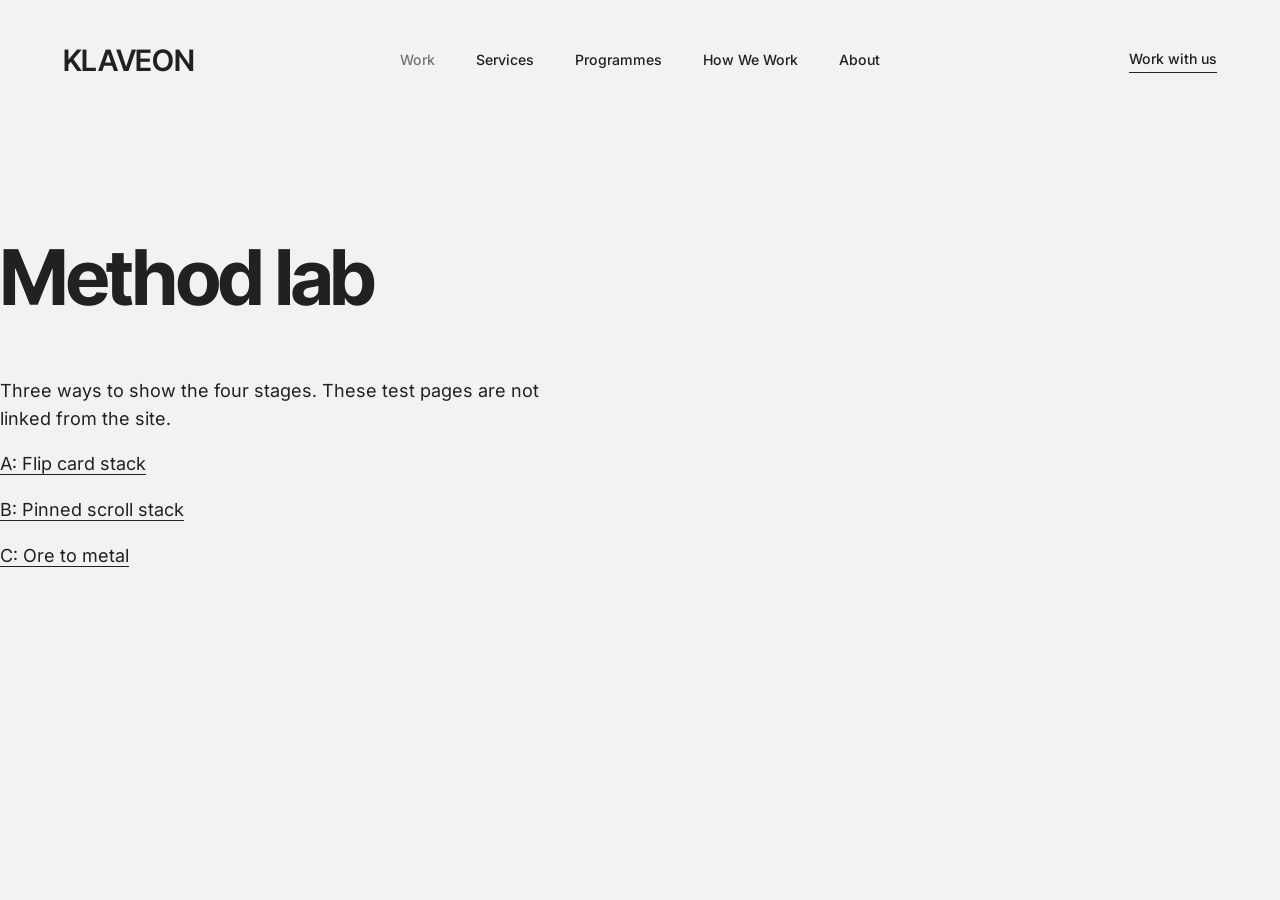
==== commit 32418fb5: "Layout decoded from Motto: 4.9vw margins, right column spans grid columns 6 to 11, media bleeds to a" ====
--- a/lab/index.html
+++ b/lab/index.html
@@ -1,2 +1,2 @@
-<!doctype html><html lang="en"><head><meta charset="utf-8"><meta name="viewport" content="width=device-width,initial-scale=1"><title>Lab | KLAVEON</title><meta name="description" content="Selected work from KLAVEON, a strategic branding agency in Lagos. Strategy first, design as proof."><link rel="preload" href="../fonts/inter-var.woff2" as="font" type="font/woff2" crossorigin><link rel="preload" href="../fonts/inter-tight-var.woff2" as="font" type="font/woff2" crossorigin><link rel="stylesheet" href="../css/style.css?v=20261121g"><meta name="robots" content="noindex"><meta name="robots" content="noindex"><link rel="icon" type="image/svg+xml" href="../favicon.svg"><meta name="theme-color" content="#F2F2F2"></head><body class=""><header class="nav"><a class="brand" href="../index.html">KLAVEON</a><nav class="links"><a href="../work/" aria-current="page">Work</a><a href="../services/">Services</a><a href="../programmes/">Programmes</a><a href="../method/">How We Work</a><a href="../index.html#about">About</a></nav><a class="right cta-link" href="../index.html#contact">Work with us</a><button class="menu-btn" type="button" aria-expanded="false">Menu</button></header>
-<main class="lab"><section class="lb-after" style="padding-top:96px"><h1 style="font-family:var(--font-display);font-size:clamp(40px,6vw,100px);margin:0 0 40px;letter-spacing:-.03em">Method lab</h1><p style="max-width:30em">Three ways to show the four stages. These test pages are not linked from the site.</p><p><a href="flip.html">A: Flip card stack</a></p><p><a href="stack.html">B: Pinned scroll stack</a></p><p><a href="ore.html">C: Ore to metal</a></p></section></main><script src="../js/main.js?v=20261121g"></script></body></html>+<!doctype html><html lang="en"><head><meta charset="utf-8"><meta name="viewport" content="width=device-width,initial-scale=1"><title>Lab | KLAVEON</title><meta name="description" content="Selected work from KLAVEON, a strategic branding agency in Lagos. Strategy first, design as proof."><link rel="preload" href="../fonts/inter-var.woff2" as="font" type="font/woff2" crossorigin><link rel="preload" href="../fonts/inter-tight-var.woff2" as="font" type="font/woff2" crossorigin><link rel="stylesheet" href="../css/style.css?v=20261123d"><meta name="robots" content="noindex"><meta name="robots" content="noindex"><link rel="icon" type="image/svg+xml" href="../favicon.svg"><meta name="theme-color" content="#F2F2F2"></head><body class=""><header class="nav"><a class="brand" href="../index.html">KLAVEON</a><nav class="links"><a href="../work/" aria-current="page">Work</a><a href="../services/">Services</a><a href="../programmes/">Programmes</a><a href="../method/">How We Work</a><a href="../index.html#about">About</a></nav><a class="right cta-link" href="../index.html#contact">Work with us</a><button class="menu-btn" type="button" aria-expanded="false">Menu</button></header>
+<main class="lab"><section class="lb-after" style="padding-top:96px"><h1 style="font-family:var(--font-display);font-size:clamp(40px,6vw,100px);margin:0 0 40px;letter-spacing:-.03em">Method lab</h1><p style="max-width:30em">Three ways to show the four stages. These test pages are not linked from the site.</p><p><a href="flip.html">A: Flip card stack</a></p><p><a href="stack.html">B: Pinned scroll stack</a></p><p><a href="ore.html">C: Ore to metal</a></p></section></main><script src="../js/main.js?v=20261123d"></script></body></html>
--- a/css/style.css
+++ b/css/style.css
@@ -2,7 +2,7 @@
 @font-face{font-family:'Inter Tight';font-style:normal;font-weight:100 900;font-display:swap;src:url('../fonts/inter-tight-var.woff2') format('woff2')}
 @font-face{font-family:'Inter Fallback';src:local('Arial'),local('Helvetica Neue'),local('Helvetica');size-adjust:107.4%;ascent-override:90.5%;descent-override:22.6%;line-gap-override:0%}
 @font-face{font-family:'Inter Tight Fallback';src:local('Arial'),local('Helvetica Neue'),local('Helvetica');size-adjust:100%;ascent-override:96%;descent-override:24%;line-gap-override:0%}
-:root{--bg:#F2F2F2;--ink:#212122;--castle:#616161;--fog:#DDDAD8;--sand:#6B6762;--sand-l:#A39E98;--white:#FFFFFF;--olive:#575E56;--umber:#474241;--stone:#C3BEBD;--mist:#BCC0C3;--ash:#CBCBCB;--pill:rgba(255,255,255,.92);--font:'Inter','Inter Fallback','Helvetica Neue',Arial,sans-serif;--font-display:'Inter Tight','Inter Tight Fallback','Inter','Helvetica Neue',Arial,sans-serif;--pad:32px}
+:root{--bleed:14px;--bg:#F2F2F2;--ink:#212122;--castle:#212122;--fog:#DDDAD8;--sand:#212122;--sand-l:#A39E98;--white:#FFFFFF;--olive:#575E56;--umber:#474241;--stone:#C3BEBD;--mist:#BCC0C3;--ash:#CBCBCB;--pill:rgba(255,255,255,.92);--font:'Inter','Inter Fallback','Helvetica Neue',Arial,sans-serif;--font-display:'Inter Tight','Inter Tight Fallback','Inter','Helvetica Neue',Arial,sans-serif;--pad:clamp(20px,4.9vw,120px)}
 *{box-sizing:border-box}
 html{scroll-behavior:smooth}
 body{margin:0;background:var(--bg);color:var(--ink);font-family:var(--font);font-size:18px;line-height:1.5;-webkit-font-smoothing:antialiased}
@@ -37,7 +37,7 @@
 .card{display:block;text-decoration:none}
 .card img{width:100%;height:auto}
 .card .name{font-size:28px;letter-spacing:-.008em}
-.card .cat{font-size:13px;letter-spacing:.06em;text-transform:uppercase;color:var(--castle)}
+.card .cat{font-size:14px;letter-spacing:.06em;text-transform:uppercase;color:var(--castle)}
 .work.is-list .grid{grid-template-columns:1fr;gap:0}
 .work.is-list .card{display:grid;grid-template-columns:1fr auto;align-items:center;border-top:1px solid var(--fog);padding:40px 0 48px}
 .work.is-list .card img{display:none}
@@ -65,10 +65,10 @@
 .idea.is-open .btn::after{opacity:0;transform:translate(-50%,-50%) rotate(90deg)}
 /* Case study */
 .cs-hero{padding:72px var(--pad) 48px}
-.cs-hero .cat{font-size:13px;letter-spacing:.06em;text-transform:uppercase;color:var(--castle);margin-bottom:24px}
+.cs-hero .cat{font-size:14px;letter-spacing:.06em;text-transform:uppercase;color:var(--castle);margin-bottom:24px}
 .cs-hero h1{font-size:clamp(56px,11vw,180px);line-height:.92;letter-spacing:-.016em;font-weight:500;margin:0}
 .facts{display:grid;grid-template-columns:repeat(4,1fr);gap:24px;margin-top:64px;padding-top:24px;border-top:1px solid var(--fog)}
-.facts span{display:block;font-size:13px;letter-spacing:.06em;text-transform:uppercase;color:var(--sand);margin-bottom:6px}
+.facts span{display:block;font-size:14px;letter-spacing:.06em;text-transform:uppercase;color:var(--sand);margin-bottom:6px}
 .cover img,.proof img{width:100%;height:auto}
 .proof{display:grid;gap:0}
 .sec{display:grid;grid-template-columns:43% 1fr;padding:96px var(--pad);border-top:1px solid var(--fog)}
@@ -81,7 +81,7 @@
 .end .l{font-size:14px;color:var(--sand);text-transform:uppercase;letter-spacing:.06em}
 .end a{font-size:clamp(48px,9vw,150px);letter-spacing:-.014em;line-height:1;text-decoration:none}
 @media(max-width:991px){.stage{grid-template-columns:48px 1fr}.stage p{grid-column:2}section.block,.sec{grid-template-columns:1fr}.facts{grid-template-columns:repeat(2,1fr)}}
-@media(max-width:767px){:root{--pad:16px}.grid{grid-template-columns:1fr}.idea{left:12px;bottom:84px;width:calc(100vw - 24px)}.toggle{right:12px;bottom:12px}.idea .q{font-size:34px}.nav .links{gap:16px}}
+@media(max-width:767px){:root{--pad:16px;--bleed:16px}.grid{grid-template-columns:1fr}.idea{left:12px;bottom:84px;width:calc(100vw - 24px)}.toggle{right:12px;bottom:12px}.idea .q{font-size:34px}.nav .links{gap:16px}}
 @media(prefers-reduced-motion:reduce){html{scroll-behavior:auto}*{transition:none!important}}
 .work .meta,.card .meta{text-transform:none;letter-spacing:normal;font-size:inherit;display:flex;justify-content:space-between;align-items:baseline;padding:14px 0 0}
 .work.is-list .meta{display:contents}
@@ -93,7 +93,7 @@
 body.home .nav.is-hidden{transform:translateY(-110%)}
 .nav .brand{font-weight:600;font-size:20px;letter-spacing:-.01em}
 .nav .links{position:absolute;left:50%;transform:translateX(-50%);display:flex;gap:36px}
-.nav .links a,.nav .right{font-size:13px;text-decoration:none;background:linear-gradient(currentColor,currentColor) 0 100%/0 1px no-repeat;transition:background-size .3s;padding-bottom:3px}
+.nav .links a,.nav .right{font-size:14px;text-decoration:none;background:linear-gradient(currentColor,currentColor) 0 100%/0 1px no-repeat;transition:background-size .3s;padding-bottom:3px}
 .nav .links a:hover,.nav .right:hover,.nav .links a:focus-visible{background-size:100% 1px}
 .nav .right{margin-left:auto;background-size:100% 1px}
 .nav .right:hover{background-size:0 1px}
@@ -106,12 +106,12 @@
 .h-hero .ln>.in{display:block;transform:translateY(105%);animation:rise 1s cubic-bezier(.2,.7,.2,1) forwards}
 .h-hero .l2 .ln>.in{animation-delay:.12s}.h-hero .l3 .ln>.in{animation-delay:.24s}
 @keyframes rise{to{transform:none}}
-.h-hero .intro{margin:0;flex:0 1 30%;font-size:clamp(13px,1.05vw,17px);line-height:1.5;font-weight:400;text-transform:none;letter-spacing:0;text-align:left;opacity:0;animation:fade .8s .6s forwards}
+.h-hero .intro{margin:0;flex:0 1 30%;font-size:clamp(16px,1.05vw,18px);line-height:1.5;font-weight:400;text-transform:none;letter-spacing:0;text-align:left;opacity:0;animation:fade .8s .6s forwards}
 @keyframes fade{to{opacity:1}}
 .h-hero .dash{flex:1;height:1px;background:var(--ink);max-width:24%;min-width:20px;transform-origin:left;transform:scaleX(0);animation:grow .9s .5s cubic-bezier(.2,.7,.2,1) forwards}
 @keyframes grow{to{transform:none}}
 .h-hero .l2 .w{white-space:nowrap}
-.scrollcap{text-align:center;margin:clamp(40px,6vw,96px) 0 0;font-weight:600;font-size:13px;text-transform:uppercase;letter-spacing:.02em}
+.scrollcap{text-align:center;margin:clamp(40px,6vw,96px) 0 0;font-weight:600;font-size:14px;text-transform:uppercase;letter-spacing:.02em}
 /* The unlock: a keyhole that opens onto the services */
 .unlock{position:relative;height:320vh;margin-top:28px}
 .unlock .stage{position:sticky;top:0;height:100vh;overflow:hidden;clip-path:inset(calc(10vh*(1 - var(--p,0))) calc(var(--pad)*(1 - var(--p,0))));background:var(--bg)}
@@ -121,28 +121,28 @@
 .sec-title{font-size:clamp(34px,4.4vw,76px);font-weight:400;text-transform:uppercase;letter-spacing:-.018em;line-height:1.04;margin:0}
 .believe .c{background:#fff;padding:48px 40px 64px;min-height:380px}
 .believe .c h3{margin:0 0 40px;font-size:clamp(16px,1.6vw,24px);line-height:1.2;font-weight:600;text-transform:uppercase;letter-spacing:-.014em;max-width:560px}
-.believe .c p{margin:0;font-size:clamp(13px,1vw,16px);line-height:1.55;font-weight:400;max-width:500px}
+.believe .c p{margin:0;font-size:clamp(16px,1vw,18px);line-height:1.55;font-weight:400;max-width:500px}
 .how .top{display:flex;justify-content:space-between;align-items:flex-start;gap:32px}
-.how .top p{margin:8px 0 0;text-align:right;color:var(--castle);font-size:clamp(13px,.95vw,15px);line-height:1.4;font-weight:400;max-width:210px}
+.how .top p{margin:8px 0 0;text-align:right;color:var(--castle);font-size:clamp(16px,.95vw,18px);line-height:1.4;font-weight:400;max-width:210px}
 .panel{margin-top:56px;padding:20px;background:radial-gradient(120% 140% at 55% 15%,var(--umber) 0%,#2a2a2b 45%,var(--ink) 80%);display:grid;grid-template-columns:repeat(4,1fr);gap:12px;color:#fff}
 .step{padding:20px;min-height:300px;display:flex;flex-direction:column;justify-content:space-between;border:1px solid transparent;background:transparent;transition:border-color .35s,background .35s;cursor:default}
-.step.is-active{border-color:var(--sand);background:linear-gradient(rgba(33,33,34,.7),rgba(71,66,65,.55))}
-.step .n{width:24px;height:24px;border-radius:50%;background:var(--umber);display:flex;align-items:center;justify-content:center;font-size:13px;transition:background .3s,color .3s}
+.step.is-active{border-color:#6B6762;background:linear-gradient(rgba(33,33,34,.7),rgba(71,66,65,.55))}
+.step .n{width:24px;height:24px;border-radius:50%;background:var(--umber);display:flex;align-items:center;justify-content:center;font-size:14px;transition:background .3s,color .3s}
 .step.is-active .n{background:#fff;color:#000}
 .step h3{margin:0 0 8px;font-size:clamp(20px,2vw,32px);font-weight:400;letter-spacing:-.018em}
-.step p{margin:0;font-size:clamp(13px,.85vw,14px);line-height:1.4;font-weight:400;color:#cfcfcf}
-.three .sub{margin:28px 0 0;font-size:clamp(13px,.95vw,15px);font-weight:400;color:var(--castle);max-width:400px;line-height:1.45}
+.step p{margin:0;font-size:clamp(16px,.85vw,18px);line-height:1.4;font-weight:400;color:#cfcfcf}
+.three .sub{margin:28px 0 0;font-size:clamp(16px,.95vw,18px);font-weight:400;color:var(--castle);max-width:400px;line-height:1.45}
 .plans3{display:grid;grid-template-columns:repeat(3,1fr);gap:16px;margin-top:56px}
 .selw .top{display:flex;justify-content:space-between;align-items:flex-end}
-.selw .top a{font-size:13px;text-decoration:none;display:flex;align-items:center;gap:4px;background:linear-gradient(currentColor,currentColor) 0 100%/100% 1px no-repeat;padding-bottom:4px;transition:background-size .3s}
+.selw .top a{font-size:16px;text-decoration:none;display:flex;align-items:center;gap:4px;background:linear-gradient(currentColor,currentColor) 0 100%/100% 1px no-repeat;padding-bottom:4px;transition:background-size .3s}
 .selw .top a:hover{background-size:0 1px}
 .proj{display:block;text-decoration:none;margin-top:56px;position:relative}
 .proj .im{overflow:hidden;background:var(--fog)}
 .proj img{width:100%;height:auto;transition:transform 1.1s cubic-bezier(.2,.7,.2,1)}
 .proj:hover img{transform:scale(1.025)}
-.proj .cap{display:flex;justify-content:space-between;margin-top:14px;font-size:13px;font-weight:500}
-.proj .sub{font-size:13px;color:var(--castle);margin-top:2px;font-weight:400}
-.cur{position:fixed;left:0;top:0;z-index:70;pointer-events:none;background:rgba(255,255,255,.94);color:var(--ink);font-size:13px;font-weight:500;padding:10px 16px;border-radius:999px;box-shadow:0 6px 24px rgba(0,0,0,.12);opacity:0;transform:translate(-50%,-50%) scale(.6);transition:opacity .2s,transform .2s;white-space:nowrap}
+.proj .cap{display:flex;justify-content:space-between;margin-top:14px;font-size:14px;font-weight:500}
+.proj .sub{font-size:16px;color:var(--castle);margin-top:2px;font-weight:400}
+.cur{position:fixed;left:0;top:0;z-index:70;pointer-events:none;background:rgba(255,255,255,.94);color:var(--ink);font-size:14px;font-weight:500;padding:10px 16px;border-radius:999px;box-shadow:0 6px 24px rgba(0,0,0,.12);opacity:0;transform:translate(-50%,-50%) scale(.6);transition:opacity .2s,transform .2s;white-space:nowrap}
 .cur.on{opacity:1;transform:translate(-50%,-50%) scale(1)}
 .mq{background:var(--bg);overflow:hidden;padding:28px 0}
 .mq div{display:flex;align-items:center;gap:48px;width:max-content;animation:slide 34s linear infinite;font-size:clamp(28px,3.8vw,62px);font-weight:400;letter-spacing:-.018em;text-transform:uppercase;color:var(--ink);white-space:nowrap}
@@ -152,20 +152,20 @@
 .cta2 .cols{display:grid;grid-template-columns:1fr 1fr;gap:64px;align-items:start}
 .cta2 h2{margin:0;font-size:clamp(24px,3vw,48px);font-weight:400;text-transform:uppercase;letter-spacing:-.018em;line-height:1.08}
 .cta2 .r{display:flex;flex-direction:column;align-items:flex-start;padding-left:20%}
-.cta2 .r p{margin:0;font-size:clamp(13px,.95vw,15px);line-height:1.5;font-weight:400;color:var(--ash);max-width:330px}
-.cta2 .r a.go{display:inline-block;margin-top:36px;font-size:13px;text-transform:uppercase;text-decoration:none;padding-bottom:4px;letter-spacing:.03em;background:linear-gradient(#aaa,#aaa) 0 100%/100% 1px no-repeat,linear-gradient(#fff,#fff) 0 100%/0 1px no-repeat;transition:background-size .4s}
+.cta2 .r p{margin:0;font-size:clamp(16px,.95vw,18px);line-height:1.5;font-weight:400;color:var(--ash);max-width:330px}
+.cta2 .r a.go{display:inline-block;margin-top:36px;font-size:14px;text-transform:uppercase;text-decoration:none;padding-bottom:4px;letter-spacing:.03em;background:linear-gradient(#aaa,#aaa) 0 100%/100% 1px no-repeat,linear-gradient(#fff,#fff) 0 100%/0 1px no-repeat;transition:background-size .4s}
 .cta2 .r a.go:hover{background-size:100% 1px,100% 1px}
 .cta2 form{margin-top:0;width:100%;max-width:420px;max-height:0;overflow:hidden;opacity:0;visibility:hidden;transition:max-height .6s cubic-bezier(.2,.7,.2,1),opacity .4s,margin .4s,visibility 0s .6s}
 .cta2 form.open{max-height:640px;opacity:1;visibility:visible;margin-top:40px;transition:max-height .6s cubic-bezier(.2,.7,.2,1),opacity .5s .1s,margin .4s,visibility 0s}
 .cta2 label{color:var(--sand)}
-.cta2 input,.cta2 textarea{border-bottom:1px solid var(--sand);color:#fff}
+.cta2 input,.cta2 textarea{border-bottom:1px solid #6B6762;color:#fff}
 .cta2 button.submit{background:#F4F4F4;color:#000}
 .bigword{font-size:20.6vw;font-weight:400;letter-spacing:-.018em;line-height:.8;margin:120px 0 0;padding:0 0 2.2vw;text-transform:uppercase;white-space:nowrap;margin-left:-.02em}
 @media(max-width:991px){.plans3,.cta2 .cols{grid-template-columns:1fr}.panel{grid-template-columns:1fr 1fr}.nav .links{position:static;transform:none;margin-left:auto;margin-right:24px}.cta2 .r{padding-left:0}}
 @media(max-width:767px){:root{--pad:16px}
 body.home .nav .links{display:none}
 .h-hero{padding-top:104px}
-.h-hero h1{font-size:8.4vw;display:flex;flex-direction:column}.h-hero .l1{order:1}.h-hero .l2{display:contents}.h-hero .l2 .w{order:2}.h-hero .l3{order:3}.h-hero .dash{display:none}.h-hero .intro{order:4;font-size:14px;margin:20px 0 0;flex:none}
+.h-hero h1{font-size:8.4vw;display:flex;flex-direction:column}.h-hero .l1{order:1}.h-hero .l2{display:contents}.h-hero .l2 .w{order:2}.h-hero .l3{order:3}.h-hero .dash{display:none}.h-hero .intro{order:4;font-size:16px;margin:20px 0 0;flex:none}
 .unlock{height:280vh}
 .h-light{padding:72px var(--pad)}
 .how .top{flex-direction:column;gap:16px}.how .top p{text-align:left;max-width:none;margin:0}
@@ -178,40 +178,40 @@
 body.home .nav{padding:3.2vw 3.67vw 0;align-items:center;height:9.5vw}
 .nav .brand{font-size:3vw;font-weight:600;letter-spacing:-.018em}
 .nav .links{top:3.6vw;gap:3.2vw}
-.nav .links a,.nav .right{font-size:clamp(13px,1.1vw,21px)}
+.nav .links a,.nav .right{font-size:clamp(14px,1.1vw,21px)}
 .nav .right{position:relative;top:0}
 .h-hero{padding:9.7vw var(--pad) 0}
 .h-hero h1{font-size:10vw;line-height:1;border-bottom:1px solid var(--ink)}
 .h-hero .l1,.h-hero .l2,.h-hero .l3{display:flex;align-items:center;height:13.14vw;border-top:1px solid var(--ink)}
 .h-hero .l2{justify-content:space-between;gap:2vw}
-.h-hero .intro{flex:0 1 40%;font-size:clamp(13px,1.5vw,29px);line-height:1.38;font-weight:400}
+.h-hero .intro{flex:0 1 40%;font-size:clamp(16px,1.5vw,29px);line-height:1.38;font-weight:400}
 .h-hero .dash{max-width:22%}
-.scrollcap{margin:5.8vw 0 2.1vw;font-size:clamp(13px,1.1vw,21px)}
+.scrollcap{margin:5.8vw 0 2.1vw;font-size:clamp(14px,1.1vw,21px)}
 .unlock{margin-top:0}
 .unlock .stage{clip-path:inset(max(0px,calc((100vh - (100vw - 2*var(--pad))/1.63)/2*(1 - var(--p,0)))) calc(var(--pad)*(1 - var(--p,0))))}
 .sec-title{font-size:6.6vw;line-height:1}
 .h-light{padding:20.6vw var(--pad) 13vw}
 .believe .c{padding:7.6vw 5vw 3vw;min-height:34.4vw}
-.believe .c h3{font-size:clamp(13px,2.15vw,41px);line-height:1.1;margin:0 0 4vw;max-width:36vw}
-.believe .c p{font-size:clamp(13px,1.25vw,24px);line-height:1.4;max-width:36vw}
-.how .top p{font-size:clamp(13px,1.2vw,23px);max-width:24vw;margin-top:5vw}
+.believe .c h3{font-size:clamp(16px,2.15vw,41px);line-height:1.1;margin:0 0 4vw;max-width:36vw}
+.believe .c p{font-size:clamp(16px,1.25vw,24px);line-height:1.4;max-width:36vw}
+.how .top p{font-size:clamp(16px,1.2vw,23px);max-width:24vw;margin-top:5vw}
 .panel{margin-top:6vw;padding:2.2vw 2.76vw;gap:1.3vw}
 .step{min-height:18.4vw;padding:1.8vw}
-.step h3{font-size:2.9vw}.step p{font-size:clamp(13px,1.2vw,23px);line-height:1.35}
-.step .n{width:1.7vw;height:1.7vw;font-size:clamp(13px,0.8vw,15px)}
-.three .sub{font-size:clamp(13px,1.2vw,23px);max-width:42vw;margin-top:5vw}
+.step h3{font-size:2.9vw}.step p{font-size:clamp(16px,1.2vw,23px);line-height:1.35}
+.step .n{width:1.7vw;height:1.7vw;font-size:clamp(14px,0.8vw,16px)}
+.three .sub{font-size:clamp(16px,1.2vw,23px);max-width:42vw;margin-top:5vw}
 .plans3{margin-top:6.4vw;gap:1.9vw}
-.selw .top a{font-size:clamp(13px,1.2vw,23px)}
+.selw .top a{font-size:clamp(16px,1.2vw,23px)}
 .proj{margin:9vw 5.4vw 0}
-.proj .cap{font-size:clamp(13px,1.45vw,28px);margin-top:1.4vw}
-.proj .cap span:last-child{font-size:clamp(13px,1.2vw,23px);font-weight:400}
-.proj .sub{font-size:clamp(13px,1.2vw,23px);margin-top:.9vw}
+.proj .cap{font-size:clamp(14px,1.45vw,28px);margin-top:1.4vw}
+.proj .cap span:last-child{font-size:clamp(14px,1.2vw,23px);font-weight:400}
+.proj .sub{font-size:clamp(16px,1.2vw,23px);margin-top:.9vw}
 .cta2{padding-top:0}
 .cta2 .cols{padding-top:19.6vw}
 .cta2 h2{font-size:4.1vw;line-height:1.08;letter-spacing:-.018em;max-width:50vw}
 .cta2 .r{padding-left:0;margin-left:-4vw}
-.cta2 .r p{font-size:clamp(13px,1.45vw,28px);line-height:1.4;max-width:36vw}
-.cta2 .r a.go{font-size:clamp(13px,1.2vw,23px);margin-top:5vw}
+.cta2 .r p{font-size:clamp(16px,1.45vw,28px);line-height:1.4;max-width:36vw}
+.cta2 .r a.go{font-size:clamp(16px,1.2vw,23px);margin-top:5vw}
 .bigword{margin-top:28vw}
 @media(max-width:991px){.cta2 .r{margin-left:0}.believe .c h3,.believe .c p,.cta2 .r p,.cta2 h2{max-width:none}.proj{margin:9vw 0 0}}
 @media(max-width:767px){
@@ -219,12 +219,12 @@
 .h-hero{padding-top:84px}.h-hero h1{font-size:10.4vw;border:0}.h-hero .l1,.h-hero .l2,.h-hero .l3{display:block;height:auto;border:0}
 .h-hero .l2{display:contents}
 .sec-title{font-size:11vw}.h-light{padding:72px var(--pad)}
-.believe .c{padding:32px 20px;min-height:0}.believe .c h3{font-size:20px;margin-bottom:24px}.believe .c p{font-size:15px}
-.step{min-height:200px}.step h3{font-size:28px}.step p{font-size:14px}.step .n{width:24px;height:24px;font-size:13px}
+.believe .c{padding:32px 20px;min-height:0}.believe .c h3{font-size:20px;margin-bottom:24px}.believe .c p{font-size:16px}
+.step{min-height:200px}.step h3{font-size:28px}.step p{font-size:16px}.step .n{width:24px;height:24px;font-size:14px}
 .plans3{gap:12px}
 .proj .cap{font-size:15px}.proj .cap span:last-child,.proj .sub{font-size:14px}
-.how .top p,.three .sub{font-size:14px;margin-top:0}
-.cta2 .cols{padding-top:64px}.cta2 h2{font-size:28px}.cta2 .r p{font-size:15px}.cta2 .r a.go{font-size:13px;margin-top:32px}.bigword{margin-top:72px}}
+.how .top p,.three .sub{font-size:16px;margin-top:0}
+.cta2 .cols{padding-top:64px}.cta2 h2{font-size:28px}.cta2 .r p{font-size:16px}.cta2 .r a.go{font-size:16px;margin-top:32px}.bigword{margin-top:72px}}
 @media(min-width:992px){.cta2 .cols{grid-template-columns:57.5% 1fr;gap:0}.cta2 .r{margin-left:0}.cta2 h2{max-width:48vw}}
 .cta2 form,.cta2 form.open{max-height:none;opacity:1;visibility:visible;overflow:visible;margin-top:4vw;max-width:36vw;transition:none}
 @media(max-width:991px){.cta2 form,.cta2 form.open{max-width:none;margin-top:32px}}
@@ -233,7 +233,7 @@
 body.home .nav{height:9.7vw;padding:0 var(--pad);align-items:center}
 body.home .nav .brand{font-size:2.3vw;line-height:1;letter-spacing:-.016em;display:block}
 body.home .nav .links{top:50%;transform:translate(-50%,-50%);gap:3.2vw}
-body.home .nav .links a,body.home .nav .right{font-size:clamp(13px,1.15vw,22px);line-height:1;padding:0;background:none;text-decoration:none;position:relative}
+body.home .nav .links a,body.home .nav .right{font-size:clamp(14px,1.15vw,22px);line-height:1;padding:0;background:none;text-decoration:none;position:relative}
 body.home .nav .links a::after,body.home .nav .right::after{content:'';position:absolute;left:0;right:0;bottom:-.4em;height:1px;background:currentColor;transform-origin:left;transition:transform .3s}
 body.home .nav .links a::after{transform:scaleX(0)}
 body.home .nav .links a:hover::after,body.home .nav .links a:focus-visible::after{transform:scaleX(1)}
@@ -255,22 +255,22 @@
 .unlock .field{will-change:opacity}
 .mq div{will-change:transform}
 /* Prompt lives inside the unlock stage, directly above the panel */
-.unlock .stage .scrollcap{position:absolute;left:0;right:0;top:20px;margin:0;padding:0 var(--pad);text-align:center;z-index:3;pointer-events:none;will-change:opacity;font-size:clamp(13px,1.1vw,21px)}
-@media(max-width:767px){.unlock .stage .scrollcap{top:16px;font-size:13px}}
+.unlock .stage .scrollcap{position:absolute;left:0;right:0;top:20px;margin:0;padding:0 var(--pad);text-align:center;z-index:3;pointer-events:none;will-change:opacity;font-size:clamp(14px,1.1vw,21px)}
+@media(max-width:767px){.unlock .stage .scrollcap{top:16px;font-size:14px}}
 .h-hero{padding-bottom:0}
 /* Panel stays landscape; prompt sits on the panel; stage is see-through so it can tuck under the headline */
 .unlock{margin-top:0}
 .unlock .stage{background:transparent;pointer-events:none}
-.unlock .stage .scrollcap{top:0;color:#f2f2f2;font-size:clamp(13px,1vw,19px)}
-@media(max-width:767px){.unlock .stage .scrollcap{top:0;font-size:13px}}
-.unlock .stage .scrollcap{color:var(--ink);font-size:clamp(13px,1.05vw,20px);line-height:1}
-@media(max-width:767px){.unlock .stage .scrollcap{font-size:13px}}
+.unlock .stage .scrollcap{top:0;color:#f2f2f2;font-size:clamp(14px,1vw,19px)}
+@media(max-width:767px){.unlock .stage .scrollcap{top:0;font-size:14px}}
+.unlock .stage .scrollcap{color:var(--ink);font-size:clamp(14px,1.05vw,20px);line-height:1}
+@media(max-width:767px){.unlock .stage .scrollcap{font-size:14px}}
 
 /* Round 3: logo hover, one step heavier type, spacing system (8px grid: 8 16 24 32 40 64 96 112 144) */
 body.home .nav .brand,body.home .nav .brand:hover,body.home .nav .brand:focus-visible{text-decoration:none;font-weight:700}
 body.home .nav .links a,body.home .nav .right{font-weight:500}
 @media(min-width:768px){.h-hero h1{font-size:10vw;font-weight:500}}
-@media(min-width:768px){.h-hero .l1,.h-hero .l2,.h-hero .l3{height:14vw}.h-hero .intro{font-weight:500;font-size:clamp(14px,1.5vw,29px);line-height:1.45;flex:0 1 36%}}
+@media(min-width:768px){.h-hero .l1,.h-hero .l2,.h-hero .l3{height:14vw}.h-hero .intro{font-weight:500;font-size:clamp(16px,1.5vw,29px);line-height:1.45;flex:0 1 36%}}
 @media(max-width:767px){
 .h-hero{padding-top:112px}
 .h-hero h1{font-size:10.4vw;font-weight:500}
@@ -288,18 +288,18 @@
 @media(min-width:768px) and (hover:hover){
 body.home .nav .links{transition:transform .45s cubic-bezier(.2,.7,.2,1),opacity .3s}
 body.home .nav.is-compact:not(.is-open) .links{transform:translate(-50%,-220%);opacity:0;pointer-events:none}
-body.home .nav .menu-btn{display:none;font:inherit;font-weight:500;font-size:clamp(13px,1.15vw,22px);line-height:1;color:inherit;background:none;border:0;padding:0;margin-left:2.4vw;cursor:pointer;position:relative}
+body.home .nav .menu-btn{display:none;font:inherit;font-weight:500;font-size:clamp(14px,1.15vw,22px);line-height:1;color:inherit;background:none;border:0;padding:0;margin-left:2.4vw;cursor:pointer;position:relative}
 body.home .nav.is-compact .menu-btn{display:block}
 body.home .nav .menu-btn::after{content:'';position:absolute;left:0;right:0;bottom:-.4em;height:1px;background:currentColor}
 }
 
 /* Round 5: v2.1 UX copy */
-.pnote{margin:48px 0 0;font-size:clamp(13px,0.95vw,18px);opacity:.7}
+.pnote{margin:48px 0 0;font-size:clamp(14px,0.95vw,18px);opacity:.7}
 .cta2 form.open{max-height:2400px}
 .cta2 form textarea{resize:vertical;min-height:3.2em}
 .cta2 form [aria-invalid="true"]{border-color:#c9553f;outline:0;box-shadow:0 1px 0 #c9553f}
 .fmsg{min-height:1.4em;margin:16px 0 0;font-size:14px}.fmsg.ok{color:#bcd9b8}.fmsg.err{color:#f0a898}
-.fnote{margin:16px 0 0;font-size:13px;line-height:1.5;opacity:.72;max-width:34em}
+.fnote{margin:16px 0 0;font-size:14px;line-height:1.5;opacity:.72;max-width:34em}
 
 /* Round 6: alignment, unlock field copy, services section */
 .unlock .field{padding:0 var(--pad)}
@@ -307,11 +307,11 @@
 .unlock .field .k{margin:0;font-size:clamp(14px,1.15vw,22px);font-weight:500;line-height:1.3}
 .unlock .field .r{max-width:36em;pointer-events:auto}
 .unlock .field .big{margin:0;font-size:clamp(22px,2.59vw,50px);font-weight:500;line-height:1.25;letter-spacing:-.008em}
-.unlock .field .aud{margin:24px 0 0;font-size:clamp(14px,1.15vw,22px);line-height:1.5;font-weight:400}
-.unlock .field .mini{margin:48px 0 0;display:flex;flex-wrap:wrap;gap:6px 20px;font-size:clamp(13px,0.95vw,18px);font-weight:500}
+.unlock .field .aud{margin:24px 0 0;font-size:clamp(16px,1.15vw,22px);line-height:1.5;font-weight:400}
+.unlock .field .mini{margin:48px 0 0;display:flex;flex-wrap:wrap;gap:6px 20px;font-size:clamp(14px,0.95vw,18px);font-weight:500}
 .unlock .field .mini .cap,.svx .cap{flex:0 0 100%;opacity:.74;font-weight:400}
 .unlock .field .mini a{text-decoration:none}.unlock .field .mini a:hover{text-decoration:underline;text-underline-offset:4px}.unlock .field .lnk{transition:background-size .3s}.unlock .field .lnk:hover{background-size:0 1px}
-.unlock .field .lnk{display:inline-block;margin-top:32px;font-size:clamp(14px,1.05vw,20px);font-weight:500;background:linear-gradient(currentColor,currentColor) 0 100%/100% 1px no-repeat;padding-bottom:4px;text-decoration:none}
+.unlock .field .lnk{display:inline-block;margin-top:32px;font-size:clamp(16px,1.05vw,20px);font-weight:500;background:linear-gradient(currentColor,currentColor) 0 100%/100% 1px no-repeat;padding-bottom:4px;text-decoration:none}
 .services{padding:0}
 .svr{border-top:1px solid var(--fog);padding:0 var(--pad)}
 .svr .hd{display:flex;justify-content:space-between;align-items:flex-start;padding:2.4vw 0 0}
@@ -320,13 +320,13 @@
 .svr .bd{display:grid;grid-template-columns:7fr 1fr 4fr;padding:7vw 0 4.8vw}
 .svr .tx{grid-column:1;display:flex;flex-direction:column;justify-content:space-between;gap:48px}
 .svr .st{margin:0;max-width:20em;font-size:clamp(18px,1.9vw,36px);line-height:1.3;font-weight:500;letter-spacing:-.005em}
-.svr .sl{list-style:none;margin:0;padding:0;columns:2;column-gap:2vw;font-size:clamp(13px,0.95vw,18px);line-height:1.8;font-weight:500;max-width:34em}
-.svr .inq{align-self:flex-start;font-size:clamp(13px,1.05vw,20px);font-weight:500;text-decoration:none;background:linear-gradient(currentColor,currentColor) 0 100%/100% 1px no-repeat;padding-bottom:4px;transition:background-size .3s}
+.svr .sl{list-style:none;margin:0;padding:0;columns:2;column-gap:2vw;font-size:clamp(14px,0.95vw,18px);line-height:1.8;font-weight:500;max-width:34em}
+.svr .inq{align-self:flex-start;font-size:clamp(14px,1.05vw,20px);font-weight:500;text-decoration:none;background:linear-gradient(currentColor,currentColor) 0 100%/100% 1px no-repeat;padding-bottom:4px;transition:background-size .3s}
 .svr .inq:hover{background-size:0 1px}
 .svr .im{grid-column:3;aspect-ratio:1;display:flex;align-items:center;justify-content:center;overflow:hidden}
 .svr .im svg{width:22%;fill:#f2f2f2;transition:transform .6s cubic-bezier(.2,.7,.2,1)}
 .svr:hover .im svg{transform:scale(1.25)}
-.svx{border-top:1px solid var(--fog);padding:3.2vw var(--pad) 8vw;font-size:clamp(13px,0.95vw,18px);font-weight:500}
+.svx{border-top:1px solid var(--fog);padding:3.2vw var(--pad) 8vw;font-size:clamp(14px,0.95vw,18px);font-weight:500}
 .svx .cap{display:block;margin-bottom:12px}.svx ul{list-style:none;margin:0;padding:0;display:flex;flex-wrap:wrap;gap:6px 24px}
 @media(max-width:767px){
 .unlock .field .lead{grid-template-columns:1fr;gap:16px;padding-top:72px}
@@ -338,11 +338,11 @@
 
 /* Round 7: type scale from Motto (display 600, lead 500, small 500), Services page */
 .h-hero h1,.sec-title,.cta2 h2,.svr h3,.svr .no,.mq div,.panel .step h3{font-weight:600}
-.how .top p,.three .sub{font-weight:500;font-size:clamp(15px,1.5vw,29px);line-height:1.35;max-width:30em;color:var(--ink)}
+.how .top p,.three .sub{font-weight:500;font-size:clamp(16px,1.5vw,29px);line-height:1.35;max-width:30em;color:var(--ink)}
 .how .top p{text-align:left;max-width:26em;margin-top:5vw}
 .believe .c p,.panel .step p,.cta2 .r p,.proj .sub{font-weight:400}
-.believe .c p{font-size:clamp(14px,1.15vw,22px);line-height:1.45}
-.panel .step p{font-size:clamp(14px,1.1vw,21px);line-height:1.4}
+.believe .c p{font-size:clamp(16px,1.15vw,22px);line-height:1.45}
+.panel .step p{font-size:clamp(16px,1.1vw,21px);line-height:1.4}
 .proj .cap,.proj .cap span:last-child{font-weight:500}
 .svr .sl,.svr .inq,.svx,.unlock .field .mini,.pnote{font-weight:500}
 .cap{font-weight:500}
@@ -352,15 +352,15 @@
 .mq.big div{font-size:10vw;gap:5vw;line-height:1.3;padding:.04em 0}
 .sv-lead{display:grid;grid-template-columns:42% 1fr;gap:var(--pad);padding:4vw var(--pad) 0}
 .sv-lead p{grid-column:2;margin:0;max-width:22em;font-size:clamp(18px,2.1vw,40px);line-height:1.25;font-weight:500;letter-spacing:-.005em}
-.sv-links{grid-column:1/-1;display:flex;justify-content:space-between;align-items:baseline;margin-top:9vw;padding-bottom:3vw;font-size:clamp(13px,1.05vw,20px);font-weight:500}
+.sv-links{grid-column:1/-1;display:flex;justify-content:space-between;align-items:baseline;margin-top:9vw;padding-bottom:3vw;font-size:clamp(14px,1.05vw,20px);font-weight:500}
 .sv-links a{text-decoration:none;background:linear-gradient(currentColor,currentColor) 0 100%/100% 1px no-repeat;padding-bottom:4px;margin-right:2.4vw;transition:background-size .3s}.sv-links a:hover{background-size:0 1px}
 .sv-links .cap{margin-left:auto}
 .sv-links a:first-child{margin-right:2.4vw}
 .sv-state{display:grid;grid-template-columns:42% 1fr;gap:var(--pad);padding:8vw var(--pad);border-top:1px solid var(--fog)}
-.sv-state .cap{font-size:clamp(13px,0.95vw,18px)}
+.sv-state .cap{font-size:clamp(14px,0.95vw,18px)}
 .sv-state .big{margin:0;font-size:clamp(22px,2.81vw,54px);line-height:1.2;font-weight:500;letter-spacing:-.008em;max-width:22em}
-.sv-state .aud{margin:32px 0 0;font-size:clamp(14px,1.15vw,22px);line-height:1.5;font-weight:400;max-width:32em}
-.areas{display:flex;justify-content:space-between;padding:1.6vw var(--pad);border-top:1px solid var(--fog);font-size:clamp(13px,0.95vw,18px);font-weight:500}
+.sv-state .aud{margin:32px 0 0;font-size:clamp(16px,1.15vw,22px);line-height:1.5;font-weight:400;max-width:32em}
+.areas{display:flex;justify-content:space-between;padding:1.6vw var(--pad);border-top:1px solid var(--fog);font-size:clamp(14px,0.95vw,18px);font-weight:500}
 .areas a{text-decoration:underline;text-underline-offset:4px}
 .sv .services .svr:first-of-type{border-top:1px solid var(--fog)}
 @media(max-width:767px){
@@ -371,10 +371,10 @@
 }
 
 /* Round 8: programmes and method pages */
-.svr .meta{margin:0;font-size:clamp(13px,0.95vw,18px);font-weight:500;opacity:.72}
-.svr .fr{margin:0;max-width:30em;font-size:clamp(13px,1.05vw,20px);line-height:1.45;font-weight:400}
+.svr .meta{margin:0;font-size:clamp(14px,0.95vw,18px);font-weight:500;opacity:.72}
+.svr .fr{margin:0;max-width:30em;font-size:clamp(14px,1.05vw,20px);line-height:1.45;font-weight:400}
 .svr .tx{gap:32px}
-.tlink,.pnote a{display:inline-block;margin-top:40px;font-size:clamp(13px,1.05vw,20px);font-weight:500;color:inherit;text-decoration:none;background:linear-gradient(currentColor,currentColor) 0 100%/100% 1px no-repeat;padding-bottom:4px;transition:background-size .3s}
+.tlink,.pnote a{display:inline-block;margin-top:40px;font-size:clamp(14px,1.05vw,20px);font-weight:500;color:inherit;text-decoration:none;background:linear-gradient(currentColor,currentColor) 0 100%/100% 1px no-repeat;padding-bottom:4px;transition:background-size .3s}
 .pnote a{margin:0 0 0 12px}.tlink:hover,.pnote a:hover{background-size:0 1px}
 .nav a[aria-current="page"]{opacity:.6}
 .mdiag{height:480vh;position:relative}
@@ -382,17 +382,17 @@
 .mtext{position:relative;height:60vh;align-self:center}
 .mstep{position:absolute;left:0;top:0;right:8vw;opacity:0;transform:translateY(24px);transition:opacity .5s,transform .6s cubic-bezier(.2,.7,.2,1);pointer-events:none}
 .mstep.on{opacity:1;transform:none;pointer-events:auto}
-.mstep .n{font-size:clamp(13px,0.95vw,18px);font-weight:500;opacity:.72}
+.mstep .n{font-size:clamp(14px,0.95vw,18px);font-weight:500;opacity:.72}
 .mstep h2{margin:16px 0 20px;font-size:clamp(34px,4.75vw,91px);line-height:1;font-weight:600;letter-spacing:-.018em;text-transform:uppercase}
 .mstep p{margin:0;max-width:24em;font-size:clamp(16px,1.5vw,29px);line-height:1.35;font-weight:500}
-.mstep .nx{display:inline-block;margin-top:32px;font-size:clamp(13px,1.05vw,20px);font-weight:500;color:inherit;text-decoration:none;background:linear-gradient(currentColor,currentColor) 0 100%/100% 1px no-repeat;padding-bottom:4px}
+.mstep .nx{display:inline-block;margin-top:32px;font-size:clamp(14px,1.05vw,20px);font-weight:500;color:inherit;text-decoration:none;background:linear-gradient(currentColor,currentColor) 0 100%/100% 1px no-repeat;padding-bottom:4px}
 .mring{position:relative;width:min(46vw,72vh);aspect-ratio:1;justify-self:center}
 .orbit{position:absolute;inset:0;border:1px solid var(--fog);border-radius:50%;transition:transform 1s cubic-bezier(.6,0,.2,1)}
 .core{position:absolute;inset:22%;border-radius:50%;background:#fff;display:flex;align-items:center;justify-content:center;text-align:center;font-size:clamp(18px,2vw,38px);font-weight:600;letter-spacing:-.014em;line-height:1.1;text-transform:uppercase}
 .nd{position:absolute;left:50%;top:50%;width:0;height:0;border:0;background:none;padding:0;cursor:pointer;transition:transform 1s cubic-bezier(.6,0,.2,1);color:var(--ink)}
 .nd i{position:absolute;left:-9px;top:-9px;width:18px;height:18px;border-radius:50%;background:#fff;border:1px solid var(--fog);transition:background .4s,border-color .4s,transform .4s}
 .nd.on i{background:var(--ink);border-color:var(--ink);transform:scale(1.15)}
-.nd span{position:absolute;left:18px;top:-.7em;white-space:nowrap;font-size:clamp(13px,0.95vw,18px);font-weight:500}
+.nd span{position:absolute;left:18px;top:-.7em;white-space:nowrap;font-size:clamp(14px,0.95vw,18px);font-weight:500}
 @media(max-width:767px){
 .mstage{grid-template-columns:1fr;grid-template-rows:auto 1fr;align-content:start;padding-top:96px;gap:24px}
 .mring{width:min(56vw,38vh);order:-1}.mtext{height:auto;min-height:230px}.mstep{right:0}
@@ -404,59 +404,59 @@
 .bel2{padding:12vw var(--pad) 4vw}
 .bel2 .sec-title{margin:0 0 9vw}
 .brow{display:grid;grid-template-columns:42% 1fr;gap:var(--pad);padding:3.4vw 0 7vw;border-top:1px solid var(--fog);margin:0 calc(var(--pad)*-1);padding-left:var(--pad);padding-right:var(--pad)}
-.bl{display:flex;gap:2.4vw;font-size:clamp(13px,0.95vw,18px);font-weight:500}.bl span:last-child{opacity:.72}
+.bl{display:flex;gap:2.4vw;font-size:clamp(14px,0.95vw,18px);font-weight:500}.bl span:last-child{opacity:.72}
 .br h3{margin:0;max-width:17em;font-size:clamp(24px,3.24vw,62px);line-height:1.12;font-weight:600;letter-spacing:-.012em}
-.br p{margin:3vw 0 0;max-width:30em;font-size:clamp(15px,1.2vw,23px);line-height:1.5;font-weight:400}
+.br p{margin:3vw 0 0;max-width:30em;font-size:clamp(16px,1.2vw,23px);line-height:1.5;font-weight:400}
 .how2{padding:9vw var(--pad) 8vw;border-top:1px solid var(--fog)}
 .hgrid{display:grid;grid-template-columns:42% 1fr;gap:var(--pad);align-items:stretch}
 .hm{display:flex;flex-direction:column;justify-content:space-between;gap:48px}
-.hm .cap{font-size:clamp(13px,0.95vw,18px);font-weight:500}
+.hm .cap{font-size:clamp(14px,0.95vw,18px);font-weight:500}
 .hm h2{margin:0;max-width:11em;font-size:clamp(30px,4.32vw,83px);line-height:1.05;font-weight:600;letter-spacing:-.016em}
-.hm p{margin:0;max-width:22em;font-size:clamp(15px,1.35vw,26px);line-height:1.4;font-weight:500}
+.hm p{margin:0;max-width:22em;font-size:clamp(16px,1.35vw,26px);line-height:1.4;font-weight:500}
 .hm .tlink{margin:0;align-self:flex-start}
 .htile{position:relative;display:block;background:#161617;aspect-ratio:1.25;overflow:hidden;color:#f2f2f2;text-decoration:none}
 .ho{position:absolute;left:50%;top:50%;width:min(64%,86vh);aspect-ratio:1;transform:translate(-50%,-50%);border:1px solid rgba(255,255,255,.22);border-radius:50%;animation:hspin 60s linear infinite}
 .hn{position:absolute;inset:0;transform:rotate(calc(var(--a)*1deg))}
 .hn u{position:absolute;left:50%;top:0;width:0;height:0;animation:hctr 60s linear infinite}
 .hn i{position:absolute;left:-7px;top:-7px;width:14px;height:14px;border-radius:50%;background:#f2f2f2}
-.hn b{position:absolute;left:16px;top:-.65em;font-size:clamp(13px,0.9vw,17px);font-weight:500;white-space:nowrap}
+.hn b{position:absolute;left:16px;top:-.65em;font-size:clamp(14px,0.9vw,17px);font-weight:500;white-space:nowrap}
 .hc{position:absolute;inset:0;display:flex;align-items:center;justify-content:center;text-align:center;font-size:clamp(16px,1.9vw,36px);font-weight:600;letter-spacing:-.014em;line-height:1.1;text-transform:uppercase}
 .htile:hover .ho,.htile:hover .hn u{animation-duration:24s}
 @keyframes hspin{to{transform:translate(-50%,-50%) rotate(360deg)}}
 @keyframes hctr{from{transform:rotate(calc(var(--a)*-1deg))}to{transform:rotate(calc(var(--a)*-1deg - 360deg))}}
 .hsteps{list-style:none;margin:8vw 0 0;padding:0;display:grid;grid-template-columns:repeat(4,1fr);gap:var(--pad)}
 .hsteps li{border-top:1px solid var(--fog);padding-top:1.6vw}
-.hsteps .no{font-size:clamp(13px,0.95vw,18px);font-weight:500;opacity:.72}
+.hsteps .no{font-size:clamp(14px,0.95vw,18px);font-weight:500;opacity:.72}
 .hsteps h3{margin:2.4vw 0 1vw;font-size:clamp(22px,2.59vw,50px);line-height:1;font-weight:600;letter-spacing:-.016em}
-.hsteps p{margin:0;max-width:18em;font-size:clamp(13px,1.05vw,20px);line-height:1.45;font-weight:400}
+.hsteps p{margin:0;max-width:18em;font-size:clamp(16px,1.05vw,20px);line-height:1.45;font-weight:400}
 .plans3{display:grid;grid-template-columns:repeat(3,1fr);gap:1.6vw;margin-top:6vw}
 .pc{background:#fff;border-radius:6px;padding:2vw 2vw 1.8vw;display:flex;flex-direction:column;min-height:30vw;color:var(--ink);text-decoration:none;transition:background .4s cubic-bezier(.2,.7,.2,1),color .4s}
 .pc h3{margin:0;font-size:clamp(24px,2.59vw,50px);line-height:1;font-weight:500;letter-spacing:-.014em}
-.pc .lab{margin:6vw 0 0;font-size:clamp(13px,0.95vw,18px);font-weight:600}
-.pc .ds{margin:.8vw 0 0;font-size:clamp(14px,1.1vw,21px);line-height:1.45;font-weight:400;max-width:24em}
-.pc .fr{margin:1.6vw 0 0;font-size:clamp(13px,0.9vw,17px);line-height:1.45;font-weight:400;opacity:.72;max-width:24em}
-.pc .pgo{margin-top:auto;padding-top:3vw;align-self:flex-start;font-size:clamp(13px,1.05vw,20px);font-weight:500;background:linear-gradient(currentColor,currentColor) 0 100%/100% 1px no-repeat;padding-bottom:3px;transition:background-size .3s}
+.pc .lab{margin:6vw 0 0;font-size:clamp(14px,0.95vw,18px);font-weight:600}
+.pc .ds{margin:.8vw 0 0;font-size:clamp(16px,1.1vw,21px);line-height:1.45;font-weight:400;max-width:24em}
+.pc .fr{margin:1.6vw 0 0;font-size:clamp(14px,0.9vw,17px);line-height:1.45;font-weight:400;opacity:.72;max-width:24em}
+.pc .pgo{margin-top:auto;padding-top:3vw;align-self:flex-start;font-size:clamp(14px,1.05vw,20px);font-weight:500;background:linear-gradient(currentColor,currentColor) 0 100%/100% 1px no-repeat;padding-bottom:3px;transition:background-size .3s}
 .pc:hover,.pc:focus-visible{background:var(--ink);color:#fff}.pc:hover .pgo{background-size:0 1px}
 .pnote{margin:3vw 0 0}
 @media(max-width:991px){
 .brow,.hgrid{grid-template-columns:1fr;gap:20px}.brow{padding-top:24px;padding-bottom:56px}.bel2{padding-top:72px}.bel2 .sec-title{margin-bottom:56px}
-.bl{gap:16px}.br h3{font-size:26px}.br p{margin-top:20px;font-size:15px}
+.bl{gap:16px}.br h3{font-size:26px}.br p{margin-top:20px;font-size:16px}
 .how2{padding:64px var(--pad) 56px}.hm h2{font-size:32px}.hm p{font-size:16px}.htile{aspect-ratio:1}.ho{width:66%}
-.hsteps{grid-template-columns:1fr 1fr;gap:32px 16px;margin-top:48px}.hsteps h3{font-size:24px;margin:16px 0 8px}.hsteps p{font-size:14px}
-.plans3{grid-template-columns:1fr;gap:12px;margin-top:40px}.pc{min-height:0;padding:24px 20px}.pc h3{font-size:30px}.pc .lab{margin-top:48px;font-size:13px}.pc .ds{font-size:15px;margin-top:8px}.pc .fr{font-size:13px;margin-top:16px}.pc .pgo{font-size:14px;padding-top:32px}
+.hsteps{grid-template-columns:1fr 1fr;gap:32px 16px;margin-top:48px}.hsteps h3{font-size:24px;margin:16px 0 8px}.hsteps p{font-size:16px}
+.plans3{grid-template-columns:1fr;gap:12px;margin-top:40px}.pc{min-height:0;padding:24px 20px}.pc h3{font-size:30px}.pc .lab{margin-top:48px;font-size:14px}.pc .ds{font-size:16px;margin-top:8px}.pc .fr{font-size:14px;margin-top:16px}.pc .pgo{font-size:14px;padding-top:32px}
 }
 
 /* Round 10: intro panel, borderless method orbit, programme card footers */
 .unlock .field .lead{display:block;padding-top:7vw;max-width:none}
-.unlock .field .k{font-size:clamp(13px,1vw,19px);font-weight:500;margin:0 0 2.4vw;display:flex;align-items:center;gap:.8em}
+.unlock .field .k{font-size:clamp(14px,1vw,19px);font-weight:500;margin:0 0 2.4vw;display:flex;align-items:center;gap:.8em}
 .unlock .field .k::before{content:"";width:2.4vw;height:1px;background:currentColor;opacity:.6}
 .unlock .field .big{max-width:13.5em;font-size:clamp(34px,6.05vw,116px);font-weight:600;line-height:1.02;letter-spacing:-.018em}
 .unlock .field .lb{display:grid;grid-template-columns:42% 1fr;gap:var(--pad);margin-top:5vw;padding-top:1.6vw;border-top:1px solid var(--fog);pointer-events:auto}
-.unlock .field .aud{margin:0;max-width:20em;font-size:clamp(15px,1.35vw,26px);line-height:1.4;font-weight:500}
+.unlock .field .aud{margin:0;max-width:20em;font-size:clamp(16px,1.35vw,26px);line-height:1.4;font-weight:500}
 .unlock .field .r2{display:flex;flex-direction:column;align-items:flex-start;gap:14px}
-.unlock .field .r2 .cap{font-size:clamp(13px,0.95vw,18px);font-weight:500;opacity:.55}
+.unlock .field .r2 .cap{font-size:clamp(14px,0.95vw,18px);font-weight:500;opacity:.55}
 .unlock .field .mini{margin:0;display:flex;flex-wrap:wrap;gap:8px}
-.unlock .field .mini a{display:inline-block;border:1px solid var(--ink);border-radius:999px;padding:.5em 1.1em;font-size:clamp(13px,0.95vw,18px);font-weight:500;line-height:1.2;text-decoration:none;transition:background .3s,color .3s}
+.unlock .field .mini a{display:inline-block;border:1px solid var(--ink);border-radius:999px;padding:.5em 1.1em;font-size:clamp(14px,0.95vw,18px);font-weight:500;line-height:1.2;text-decoration:none;transition:background .3s,color .3s}
 .unlock .field .mini a:hover{background:var(--ink);color:#fff;text-decoration:none}
 .unlock .field .lnk{margin-top:14px}
 @media(max-width:767px){
@@ -464,8 +464,8 @@
 .unlock .field .k{margin-bottom:20px}.unlock .field .k::before{width:20px}
 .unlock .field .big{font-size:clamp(32px,9.4vw,44px)}
 .unlock .field .lb{grid-template-columns:1fr;gap:20px;margin-top:28px;padding-top:16px}
-.unlock .field .aud{font-size:15px}
-.unlock .field .mini a{font-size:13px;padding:.45em .95em}
+.unlock .field .aud{font-size:16px}
+.unlock .field .mini a{font-size:14px;padding:.45em .95em}
 }
 @media(max-height:760px) and (min-width:768px){.unlock .field .lead{padding-top:4vw}.unlock .field .lb{margin-top:3vw}}
 
@@ -473,14 +473,14 @@
 .ho{width:min(72%,92vh);border-color:rgba(33,33,34,.28)}
 .ho::after{content:"";position:absolute;inset:16%;border-radius:50%;border:1px solid rgba(33,33,34,.1)}
 .hn i{background:var(--ink)}
-.hn b{font-size:clamp(13px,1vw,19px);font-weight:600}
+.hn b{font-size:clamp(14px,1vw,19px);font-weight:600}
 .hc{font-size:clamp(26px,4.75vw,91px);font-weight:600;letter-spacing:-.018em;line-height:.98}
-@media(max-width:991px){.htile{aspect-ratio:1}.ho{width:76%}.hc{font-size:9vw}.hn b{font-size:13px}}
+@media(max-width:991px){.htile{aspect-ratio:1}.ho{width:76%}.hc{font-size:9vw}.hn b{font-size:14px}}
 
 .pc{min-height:31vw;padding:2vw 2vw 1.6vw}
 .pc .fr{margin-bottom:3.4vw}
 .pc .pgo{display:block;width:100%;margin-top:auto;padding:1.3vw 0 .2vw;border-top:1px solid var(--fog);background:none;transition:border-color .4s}
-.pc .pgo em{font-style:normal;font-size:clamp(13px,1.05vw,20px);font-weight:500;padding-bottom:3px;background:linear-gradient(currentColor,currentColor) 0 100%/100% 1px no-repeat;transition:background-size .3s}
+.pc .pgo em{font-style:normal;font-size:clamp(14px,1.05vw,20px);font-weight:500;padding-bottom:3px;background:linear-gradient(currentColor,currentColor) 0 100%/100% 1px no-repeat;transition:background-size .3s}
 .pc:hover .pgo{border-color:rgba(255,255,255,.25)}.pc:hover .pgo em{background-size:0 1px}
 @media(max-width:991px){.pc{min-height:0;padding:24px 20px 20px}.pc .fr{margin-bottom:32px}.pc .pgo{padding-top:16px}.pc .pgo em{font-size:14px}}
 .unlock .field p{grid-column:auto}
@@ -520,7 +520,7 @@
 
 /* Inner pages: nav wraps instead of overflowing on narrow screens */
 @media(max-width:991px){body:not(.home) .nav{flex-wrap:wrap;gap:10px 20px}body:not(.home) .nav .links{order:3;flex:0 0 100%;display:flex;flex-wrap:wrap;gap:6px 20px;margin:0}body:not(.home) .nav .right{margin-left:auto}}
-.scrollcap,.unlock .stage .scrollcap{font-size:clamp(13px,1.05vw,20px)}
+.scrollcap,.unlock .stage .scrollcap{font-size:clamp(14px,1.05vw,20px)}
 
 /* Round 11b: display fit for Inter Tight, uppercase tracking */
 .h-hero h1{font-size:11.4vw;font-weight:500;letter-spacing:-.016em}
@@ -546,18 +546,18 @@
 body:not(.home) .nav .links{top:50%;transform:translate(-50%,-50%)}
 @media(max-width:991px){body:not(.home) .nav .links{top:auto;transform:none;position:static}}
 .cs.is-reading .cover{display:block}
-.cs:not(.is-reading) .rv,.cs.is-reading .vv{display:none}
-.cs .vv,.cs .rv{transition:opacity .28s ease,transform .28s ease}
-.cs.is-swapping .vv,.cs.is-swapping .rv{opacity:0;transform:translateY(14px)}
+.cs:not(.is-reading) .rview,.cs.is-reading .vv{display:none}
+.cs .vv,.cs .rview{transition:opacity .28s ease,transform .28s ease}
+.cs.is-swapping .vv,.cs.is-swapping .rview{opacity:0;transform:translateY(14px)}
 .ph{position:relative;margin:0;width:100%;aspect-ratio:var(--r,4/5);background:linear-gradient(160deg,#E7E4E1,#D9D5D2);border-radius:6px;overflow:hidden}
-.ph figcaption{position:absolute;left:16px;bottom:14px;font-size:12px;line-height:1.2;letter-spacing:.04em;text-transform:uppercase;color:var(--sand)}
+.ph figcaption{position:absolute;left:16px;bottom:14px;font-size:14px;line-height:1.2;letter-spacing:.04em;text-transform:uppercase;color:var(--sand)}
 .vv{padding:0 var(--pad) 120px}
 .vv .ph-hero{margin-top:16px}
 .vgrid{display:grid;grid-template-columns:repeat(2,minmax(0,1fr));gap:48px 16px;margin-top:16px}
 .vt.is-full{grid-column:1/-1}
 .vt .cap{display:flex;gap:12px;margin-top:12px;font-size:14px;line-height:1.35;color:var(--ink)}
 .vt .cap span{color:var(--sand);font-variant-numeric:tabular-nums}
-.cs>.rv{padding:0 var(--pad)}
+.cs>.rview{padding:0 var(--pad)}
 .rs{display:grid;grid-template-columns:repeat(12,minmax(0,1fr));column-gap:16px;padding:96px 0;border-top:1px solid var(--fog);margin-top:0}
 .rs:first-child{margin-top:16px}
 .rimg{grid-column:1/6;display:grid;gap:16px;align-content:start}
@@ -567,7 +567,7 @@
 .rtx h2{font-size:clamp(34px,3.9vw,64px);line-height:1.02;letter-spacing:-.022em;font-weight:500;margin:0 0 28px;text-wrap:balance}
 .cs .rtx p{font-size:clamp(17px,1.35vw,22px);line-height:1.45;color:var(--castle);margin:0 0 1em;max-width:34em}
 .rtx .blk{margin-top:44px}
-.rtx .bt{font-size:12px;letter-spacing:.06em;color:var(--sand);margin-bottom:14px}
+.rtx .bt{font-size:14px;letter-spacing:.06em;color:var(--sand);margin-bottom:14px}
 .det{margin:0}
 .det>div{display:grid;grid-template-columns:minmax(110px,30%) 1fr;gap:16px;padding:14px 0;border-top:1px solid var(--fog)}
 .det>div:last-child{border-bottom:1px solid var(--fog)}
@@ -609,7 +609,7 @@
  .pill{bottom:12px}.idea{left:12px}.toggle{right:12px}
  .idea .card-open{width:calc(100vw - 24px)}
 }
-@media(prefers-reduced-motion:reduce){.toggle .ind,.toggle .ind.to-r,.toggle .ind.to-l,.idea .card-open,.cs .vv,.cs .rv,.view .t{transition-duration:.01s;transition-delay:0s}}
+@media(prefers-reduced-motion:reduce){.toggle .ind,.toggle .ind.to-r,.toggle .ind.to-l,.idea .card-open,.cs .vv,.cs .rview,.view .t{transition-duration:.01s;transition-delay:0s}}
 
 /* Round 13: aligned cover, full-width idea pill, work page views */
 .cover{padding:0 var(--pad)}
@@ -683,7 +683,7 @@
 @media(max-width:991px){.ho{width:62%}}
 .hfoot{display:flex;align-items:flex-end;justify-content:space-between;gap:24px}
 .hfoot .tlink{margin:0}
-.hdown{display:inline-flex;align-items:center;gap:14px;text-decoration:none;font-size:clamp(13px,1.05vw,20px);font-weight:500;color:var(--ink)}
+.hdown{display:inline-flex;align-items:center;gap:14px;text-decoration:none;font-size:clamp(14px,1.05vw,20px);font-weight:500;color:var(--ink)}
 .hdown i{display:flex;align-items:center;justify-content:center;width:48px;height:48px;border-radius:50%;border:1px solid var(--ink);overflow:hidden;position:relative;transition:background .3s,color .3s}
 .hdown svg{width:22px;height:22px;animation:dn 1.8s cubic-bezier(.65,0,.25,1) infinite}
 .hdown:hover i{background:var(--ink);color:#fff}
@@ -695,7 +695,7 @@
 @media(max-width:991px){.hc{font-size:6.4vw}.ho{width:68%}}
 @media(max-width:767px){.hc{font-size:7vw}}
 @media(max-width:767px){.hc{font-size:5.6vw}.ho{width:58%}}
-@media(max-width:767px){.hc{font-size:4.9vw}.ho{width:68%}.hn b{font-size:12px;left:12px}}
+@media(max-width:767px){.hc{font-size:4.9vw}.ho{width:68%}.hn b{font-size:14px;left:12px}}
 
 /* Round 16: ore method section */
 
@@ -706,7 +706,7 @@
 .lc-left h1,.lc-left h2{margin:20px 0 0;font-size:clamp(28px,3vw,56px);line-height:1.05;letter-spacing:-.02em;font-weight:600;font-family:var(--font-display)}
 .lc-nav{list-style:none;margin:auto 0 0;padding:0}
 .lc-nav li{display:flex;gap:16px;padding:12px 0;border-top:1px solid var(--fog);font-size:clamp(18px,1.6vw,28px);color:#6f6b67;transition:color .35s;font-family:var(--font-display);font-weight:500}
-.lc-nav li span{font-size:13px;margin-top:.5em;font-family:var(--font);font-variant-numeric:tabular-nums}
+.lc-nav li span{font-size:14px;margin-top:.5em;font-family:var(--font);font-variant-numeric:tabular-nums}
 .lc-nav li.on{color:var(--ink)}
 .lc-mid{display:flex;align-items:center;justify-content:center;height:100%;min-height:0;padding:clamp(16px,3vw,48px)}
 .lc-mid svg{width:min(100%,72vh);height:auto;overflow:visible;}
@@ -715,8 +715,8 @@
 .lc-tx.on{opacity:1;transform:translateY(-50%)}
 .lc-no{font-size:14px;color:var(--sand)}
 .lc-tx h2{margin:14px 0 18px;font-size:clamp(44px,5.4vw,96px);line-height:.95;letter-spacing:-.035em;font-weight:600;font-family:var(--font-display)}
-.lc-tx p{margin:0 0 24px;font-size:clamp(15px,1.2vw,21px);line-height:1.4;max-width:24em}
-.lc-tx ul{list-style:none;margin:0;padding:0}.lc-tx li{padding:10px 0;border-top:1px solid var(--fog);font-size:clamp(14px,1.05vw,18px)}
+.lc-tx p{margin:0 0 24px;font-size:clamp(16px,1.2vw,21px);line-height:1.4;max-width:24em}
+.lc-tx ul{list-style:none;margin:0;padding:0}.lc-tx li{padding:10px 0;border-top:1px solid var(--fog);font-size:clamp(16px,1.05vw,18px)}
 @media(max-width:991px){.lc-pin{grid-template-columns:1fr;grid-template-rows:auto 38vh 1fr;padding-top:84px;gap:12px}.lc-nav{display:none}.lc-left h1,.lc-left h2{font-size:26px}.lc-cap{display:none}.lc-right{align-self:start;min-height:0}.lc-tx{top:0;transform:translateY(8px)}.lc-tx.on{transform:none}.lc-tx h2{font-size:clamp(40px,12vw,70px);margin:6px 0 10px}.lc-tx ul{display:none}.lc-mid svg{width:auto;height:100%}}
 .how3{border-top:0;padding-top:6vw}#how-we-work{display:block;scroll-margin-top:0}
 .lc-pin{padding-top:128px}@media(max-width:991px){.lc-pin{padding-top:96px}}
@@ -760,8 +760,8 @@
 .tl{display:flex;flex-direction:column}
 .tl button{all:unset;box-sizing:border-box;cursor:pointer;display:flex;align-items:baseline;gap:18px;padding:clamp(14px,1.5vw,24px) 0;border-top:1px solid var(--fog);color:#6f6b67;font-family:var(--font-display);font-weight:500;font-size:clamp(22px,2.6vw,46px);line-height:1.05;letter-spacing:-.02em;transition:color .45s cubic-bezier(.2,.7,.2,1),padding-left .45s cubic-bezier(.2,.7,.2,1);position:relative}
 .tl button:last-child{border-bottom:1px solid var(--fog)}
-.tl button .n{font-family:var(--font);font-size:13px;letter-spacing:0;font-weight:400;font-variant-numeric:tabular-nums;min-width:2ch}
-.tl button em{font-style:normal;font-family:var(--font);font-size:13px;letter-spacing:0;font-weight:400;margin-left:auto;white-space:nowrap}
+.tl button .n{font-family:var(--font);font-size:14px;letter-spacing:0;font-weight:400;font-variant-numeric:tabular-nums;min-width:2ch}
+.tl button em{font-style:normal;font-family:var(--font);font-size:14px;letter-spacing:0;font-weight:400;margin-left:auto;white-space:nowrap}
 .tl button::after{content:"";position:absolute;left:0;bottom:-1px;height:1px;width:100%;background:var(--ink);transform:scaleX(0);transform-origin:left;transition:transform .6s cubic-bezier(.2,.7,.2,1)}
 .tl button:hover{color:var(--ink)}
 .tl button[aria-selected=true]{color:var(--ink);padding-left:10px}
@@ -772,7 +772,7 @@
 .tp>[role=tabpanel].is-on{opacity:1;transform:none;pointer-events:auto;visibility:visible;transition-delay:.12s,.12s,0s}
 .tp p{margin:0;font-size:clamp(17px,1.6vw,28px);line-height:1.3;max-width:24em;letter-spacing:-.005em}
 .tp ul{list-style:none;margin:clamp(24px,3vw,48px) 0 0;padding:0;columns:2;column-gap:var(--pad)}
-.tp li{break-inside:avoid;padding:11px 0;border-top:1px solid var(--fog);font-size:clamp(14px,1.05vw,18px)}
+.tp li{break-inside:avoid;padding:11px 0;border-top:1px solid var(--fog);font-size:clamp(16px,1.05vw,18px)}
 .tp .fr{margin-top:clamp(20px,2.4vw,36px);font-size:clamp(14px,1.05vw,18px);color:var(--castle);max-width:30em}
 .tp .tlink{margin-top:clamp(24px,2.6vw,40px)}
 .tabs-p .tp{background:var(--bg);border-radius:8px;padding:clamp(20px,3vw,48px)}
@@ -794,7 +794,7 @@
 .fa{display:grid;grid-template-rows:0fr;transition:grid-template-rows .55s cubic-bezier(.2,.7,.2,1)}
 .fa>div{overflow:hidden;min-height:0}
 .fq.is-open .fa{grid-template-rows:1fr}
-.fa p{margin:0;padding:0 56px clamp(20px,2vw,32px) 0;max-width:36em;font-size:clamp(15px,1.15vw,19px);line-height:1.5;color:var(--castle);opacity:0;transform:translateY(-8px);transition:opacity .4s,transform .5s cubic-bezier(.2,.7,.2,1)}
+.fa p{margin:0;padding:0 56px clamp(20px,2vw,32px) 0;max-width:36em;font-size:clamp(16px,1.15vw,19px);line-height:1.5;color:var(--castle);opacity:0;transform:translateY(-8px);transition:opacity .4s,transform .5s cubic-bezier(.2,.7,.2,1)}
 .fq.is-open .fa p{opacity:1;transform:none;transition-delay:.12s}
 @media(max-width:699px){.fgrid{grid-template-columns:1fr;gap:32px}.fa p{padding-right:0}}
 /* Gallery slider */
@@ -833,7 +833,7 @@
 /* Round 21: Motto programme-row layout (name | description | tile) */
 .pr{display:grid;grid-template-columns:4fr 5fr 3fr;gap:var(--pad);padding:clamp(40px,5vw,96px) var(--pad);border-top:1px solid var(--fog);align-items:start}
 .pr-a{display:flex;gap:clamp(16px,2vw,36px);align-items:flex-start}
-.pr .pn{font-size:clamp(13px,.95vw,18px);font-weight:500;padding-top:.9em;min-width:3ch}
+.pr .pn{font-size:clamp(14px,.95vw,18px);font-weight:500;padding-top:.9em;min-width:3ch}
 .pr h2,.pr h3{margin:0;font-family:var(--font-display);font-weight:500;font-size:clamp(34px,4.2vw,80px);line-height:1;letter-spacing:-.025em;text-transform:none}
 .pr .meta{margin:clamp(14px,1.4vw,24px) 0 0;font-size:clamp(16px,1.3vw,24px);color:var(--sand);opacity:1;font-weight:400}
 .pr-b{display:flex;flex-direction:column;gap:clamp(20px,2.2vw,36px)}
@@ -850,10 +850,10 @@
 @media(max-width:699px){.pr{grid-template-columns:1fr;gap:24px}.pr-c{order:-1;aspect-ratio:16/9}.pr .sl{columns:1}}
 .pr .meta{text-transform:none;letter-spacing:0}
 /* Round 22: programme page template */
-.pr .meta2{margin:6px 0 0;font-size:clamp(13px,.95vw,17px);color:var(--sand)}
+.pr .meta2{margin:6px 0 0;font-size:clamp(14px,.95vw,17px);color:var(--sand)}
 .pr-c{text-decoration:none}
 .pg-fit,.pg-acc,.pg-fine,.pg-next,.pg-work{display:grid;grid-template-columns:42% 1fr;gap:var(--pad);padding:clamp(56px,7vw,128px) var(--pad);border-top:1px solid var(--fog)}
-.pg-fit .cap,.pg-acc .cap,.pg-fine .cap,.pg-next .cap,.pg-work .cap{font-size:clamp(13px,.95vw,18px);font-weight:500}
+.pg-fit .cap,.pg-acc .cap,.pg-fine .cap,.pg-next .cap,.pg-work .cap{font-size:clamp(14px,.95vw,18px);font-weight:500}
 .pg-fit h2,.pg-next h2{margin:0;font-family:var(--font-display);font-weight:500;font-size:clamp(30px,3.6vw,68px);line-height:1.05;letter-spacing:-.022em;max-width:15em}
 .pg-fit .fp,.pg-next .r>p{margin:clamp(24px,2.4vw,40px) 0 0;max-width:32em;font-size:clamp(16px,1.3vw,24px);line-height:1.45;color:var(--castle)}
 .pg-fit .fw{margin:clamp(28px,3vw,48px) 0 0;font-size:clamp(16px,1.3vw,24px);font-weight:500}
@@ -867,8 +867,8 @@
 .og{display:grid;grid-template-columns:repeat(3,1fr);gap:var(--pad)}
 .oi .on{display:block;font-family:var(--font-display);font-weight:500;font-size:clamp(56px,7vw,132px);line-height:1;letter-spacing:-.03em}
 .oi h3{margin:clamp(24px,3vw,56px) 0 0;font-size:clamp(18px,1.5vw,28px);font-weight:500;line-height:1.2}
-.oi p{margin:14px 0 0;max-width:20em;font-size:clamp(15px,1.15vw,21px);line-height:1.45;color:var(--castle)}
-.pg-acc .fq button .pn2{font-size:clamp(13px,.95vw,18px);font-weight:500;min-width:5ch}
+.oi p{margin:14px 0 0;max-width:20em;font-size:clamp(16px,1.15vw,21px);line-height:1.45;color:var(--castle)}
+.pg-acc .fq button .pn2{font-size:clamp(14px,.95vw,18px);font-weight:500;min-width:5ch}
 .pg-acc .fq button{justify-content:flex-start}.pg-acc .fq button i{margin-left:auto}
 .pg-acc .fq button .pt{font-size:clamp(20px,1.9vw,34px)}
 .pg-acc .fl{border-bottom:1px solid var(--fog)}
@@ -877,7 +877,7 @@
 .pg-work .cap2{display:flex;justify-content:space-between;margin-top:14px;font-size:clamp(16px,1.3vw,24px)}
 .pg-fine .rows{border-bottom:1px solid var(--fog)}
 .fr2{display:grid;grid-template-columns:6ch 1fr 2fr;gap:var(--pad);padding:clamp(22px,2.4vw,40px) 0;border-top:1px solid var(--fog);align-items:baseline}
-.fr2 .fn{font-size:clamp(13px,.95vw,18px);font-weight:500}
+.fr2 .fn{font-size:clamp(14px,.95vw,18px);font-weight:500}
 .fr2 h3{margin:0;font-family:var(--font-display);font-weight:500;font-size:clamp(22px,2.4vw,44px);line-height:1.1;letter-spacing:-.018em}
 .fr2 p{margin:0;max-width:30em;font-size:clamp(15px,1.15vw,21px);line-height:1.45;color:var(--castle)}
 .pg-faq{padding:clamp(56px,7vw,128px) var(--pad);border-top:1px solid var(--fog)}
@@ -899,7 +899,7 @@
 /* Round 24: programme tabs with media placeholder, stages grid back on home, arrow cursor */
 .tabs-p .tp>[role=tabpanel]{display:flex;flex-direction:column;height:100%}
 .pmedia{flex:1 1 auto;min-height:clamp(240px,30vw,460px);background:#e6e3e1;display:flex;align-items:center;justify-content:center;border-radius:0}
-.pmedia span{font-size:13px;color:var(--sand)}
+.pmedia span{font-size:14px;color:var(--sand)}
 .pbot{margin-top:clamp(16px,1.6vw,24px)}
 .pbot .ds{margin:0 0 clamp(14px,1.4vw,22px);max-width:30em}
 .stg-h{display:flex;align-items:flex-end;justify-content:space-between;gap:var(--pad);flex-wrap:wrap}
@@ -911,11 +911,11 @@
 #stages-wrap .stg-h .sec-title{padding-left:0}
 /* Round 25: outcome block after the intro */
 .oc{display:grid;grid-template-columns:5fr 7fr;gap:var(--pad);padding:clamp(72px,9vw,160px) var(--pad) clamp(72px,8vw,140px)}
-.oc-lab{font-size:13px;color:var(--castle);letter-spacing:0}
+.oc-lab{font-size:14px;color:var(--castle);letter-spacing:0}
 .oc-h{margin:0;font-family:var(--font-display);font-weight:500;font-size:clamp(34px,4.6vw,80px);line-height:1.02;letter-spacing:-.02em;max-width:13em;text-transform:none}
 .oc-p{margin:clamp(24px,2.4vw,40px) 0 0;font-size:clamp(17px,1.5vw,24px);line-height:1.4;color:var(--castle);max-width:28em}
 .oc-proof,.oc-go{margin-top:clamp(40px,5vw,88px);padding-top:clamp(14px,1.4vw,22px);border-top:1px solid var(--fog)}
-.oc-proof p{margin:12px 0 18px;font-size:clamp(15px,1.2vw,23px);line-height:1.4;max-width:28em}
+.oc-proof p{margin:12px 0 18px;font-size:clamp(16px,1.2vw,23px);line-height:1.4;max-width:28em}
 .oc-go{display:flex;flex-direction:column;align-items:flex-start;gap:14px}
 .oc-go .oc-lab{margin-bottom:6px}
 @media(max-width:991px){.oc{grid-template-columns:1fr;gap:20px;padding:72px var(--pad) 64px}}
@@ -974,7 +974,7 @@
 .mq.mq-b .st svg{display:block;width:100%;height:100%;animation:spin 7s linear infinite}
 @media(max-width:767px){.mq.mq-b div{font-size:11vw}.mq.mq-b{margin-bottom:56px}}
 /* Footer line under the wordmark */
-.foot{display:flex;justify-content:space-between;gap:24px;flex-wrap:wrap;margin:0;padding:clamp(20px,2vw,32px) var(--pad) clamp(24px,2.4vw,40px);font-size:clamp(13px,1vw,16px);font-weight:500;color:var(--ink);background:var(--bg)}
+.foot{display:flex;justify-content:space-between;gap:24px;flex-wrap:wrap;margin:0;padding:clamp(20px,2vw,32px) var(--pad) clamp(24px,2.4vw,40px);font-size:clamp(14px,1vw,16px);font-weight:500;color:var(--ink);background:var(--bg)}
 .foot span:last-child{color:var(--castle);font-weight:400}
 .cta2 .foot{display:flex;width:auto;max-width:none;background:transparent;color:#f2f2f2;margin:0;padding:clamp(16px,1.6vw,28px) 0 clamp(24px,2.4vw,40px);border-top:1px solid rgba(242,242,242,.18)}
 .cta2 .foot span:last-child{color:#BCC0C3}
@@ -985,11 +985,11 @@
 .lc-nav li button{all:unset;box-sizing:border-box;display:flex;gap:16px;width:100%;cursor:pointer;color:inherit;font:inherit}.lc-nav li button:focus-visible{outline:2px solid currentColor;outline-offset:4px}
 /* Round 10: outcome section matches the diagnosis rows (same grid, label and headline scale) */
 .oc{grid-template-columns:42% 1fr}
-.oc-lab{font-size:clamp(13px,0.95vw,18px);font-weight:500}
+.oc-lab{font-size:clamp(14px,0.95vw,18px);font-weight:500}
 .oc-h{font-size:clamp(24px,3.24vw,62px);line-height:1.12;font-weight:600;letter-spacing:-.012em;max-width:17em}
-.oc-p{font-size:clamp(15px,1.2vw,23px);line-height:1.5;max-width:30em}
-.oc-proof p{font-size:clamp(15px,1.2vw,23px);line-height:1.5}
-@media(max-width:991px){.oc{grid-template-columns:1fr}.oc-h{font-size:26px}.oc-p,.oc-proof p{font-size:15px}}
+.oc-p{font-size:clamp(16px,1.2vw,23px);line-height:1.5;max-width:30em}
+.oc-proof p{font-size:clamp(16px,1.2vw,23px);line-height:1.5}
+@media(max-width:991px){.oc{grid-template-columns:1fr}.oc-h{font-size:26px}.oc-p,.oc-proof p{font-size:16px}}
 @media(max-width:767px){.tlink,.inq,.go,.areas a{position:relative}.tlink::after,.inq::after,.go::after,.areas a::after{content:"";position:absolute;left:-4px;right:-4px;top:50%;height:max(100%,44px);transform:translateY(-50%)}}
 /* Round 11: footer links; two-column type rows keep their layout down to 700px and scale with the viewport (Motto behaviour) */
 .foot .soc{display:flex;gap:clamp(16px,1.6vw,28px);color:inherit}
@@ -998,17 +998,61 @@
 .cta2 .foot span.soc{color:#f2f2f2}
 @media(min-width:700px) and (max-width:991px){
 .brow{grid-template-columns:42% 1fr;gap:var(--pad)}.brow{padding-top:3.4vw;padding-bottom:7vw}
-.bl{gap:2.4vw}.br h3{font-size:clamp(20px,3.24vw,62px)}.br p{margin-top:3vw;font-size:clamp(13px,1.5vw,23px)}
-.oc{grid-template-columns:42% 1fr;gap:var(--pad)}.oc-h{font-size:clamp(20px,3.24vw,62px)}.oc-p,.oc-proof p{font-size:clamp(13px,1.5vw,23px)}
+.bl{gap:2.4vw}.br h3{font-size:clamp(20px,3.24vw,62px)}.br p{margin-top:3vw;font-size:clamp(16px,1.5vw,23px)}
+.oc{grid-template-columns:42% 1fr;gap:var(--pad)}.oc-h{font-size:clamp(20px,3.24vw,62px)}.oc-p,.oc-proof p{font-size:clamp(16px,1.5vw,23px)}
 }
 
 /* Round 12: the remaining two and three column layouts hold until 700px; type scales with the viewport in between */
 @media(min-width:700px) and (max-width:991px){
-.plans3{grid-template-columns:repeat(3,1fr);gap:12px}.pc h3{font-size:clamp(20px,3vw,30px)}.pc .ds{font-size:clamp(13px,1.5vw,15px)}
+.plans3{grid-template-columns:repeat(3,1fr);gap:12px}.pc h3{font-size:clamp(20px,3vw,30px)}.pc .ds{font-size:clamp(16px,1.5vw,18px)}
 .cta2 .cols{grid-template-columns:1fr 1fr;gap:5vw}.cta2 .r{padding-left:10%}
-.pr .st{font-size:clamp(15px,1.8vw,23px)}.pr h2,.pr h3{font-size:clamp(26px,4.2vw,80px)}
-.pg-out h3{font-size:clamp(15px,1.5vw,22px)}.three .sub,.sub{font-size:clamp(14px,1.5vw,22px)}
+.pr .st{font-size:clamp(16px,1.8vw,23px)}.pr h2,.pr h3{font-size:clamp(26px,4.2vw,80px)}
+.pg-out h3{font-size:clamp(16px,1.5vw,22px)}.three .sub,.sub{font-size:clamp(16px,1.5vw,22px)}
 }
 @media(max-width:767px){.three .sec-title{margin-bottom:20px}.three .sub{margin-top:0}}
 /* Round 13: mobile trims */
 @media(max-width:767px){.sv-links .cap,.sv-links>span.cap{display:none}.work-tg #v-explore{display:none}}
+/* Round 14: case study write-ups follow the Motto pattern: stacked label, headline, grey paragraph, text column from 42% */
+.vtx{padding:clamp(72px,9vw,160px) 0}
+.vtx .ri{grid-column:1/6;flex-direction:column;gap:.5em;font-size:clamp(14px,1.25vw,24px);line-height:1.25}
+.vtx .ri b{font-weight:500}
+.cs .vtx h2{grid-column:6/13;margin:0;font-family:var(--font-display);font-size:clamp(24px,3.24vw,62px);line-height:1.12;font-weight:600;letter-spacing:-.012em;max-width:17em;text-wrap:balance}
+.cs .vtx p{grid-column:6/13;margin:clamp(24px,3vw,56px) 0 0;font-size:clamp(16px,1.2vw,23px);line-height:1.5;font-weight:400;letter-spacing:0;color:var(--castle);max-width:30em}
+@media(max-width:699px){.vtx{padding:56px 0;row-gap:20px}.vtx .ri,.cs .vtx h2,.cs .vtx p{grid-column:1/-1}.vtx .ri{flex-direction:row;gap:12px;font-size:14px}.cs .vtx h2{font-size:26px}.cs .vtx p{margin-top:0;font-size:16px}}
+/* Round 15: visual view carries the same articulation as the reading view */
+.vtx .vbody{grid-column:6/13}
+.cs .vtx .vbody p{margin:clamp(20px,2.2vw,40px) 0 0;max-width:30em}.cs .vtx .vbody p+p{margin-top:1em}
+.vtx .blk{margin-top:clamp(32px,3.4vw,64px)}
+.vtx .bt{font-size:14px;letter-spacing:.06em;color:var(--sand);margin-bottom:14px}
+.vtx .det,.vtx .did{max-width:40em}
+@media(max-width:699px){.vtx .vbody{grid-column:1/-1}.vtx .blk{margin-top:32px}}
+
+/* Round 16: real SKIN by Tea media */
+.ph img,.ph video{position:absolute;inset:0;width:100%;height:100%;object-fit:cover;display:block}
+.vv .ph-hero .ph{background:#0c0c0c}
+
+/* Round 17: body text 16px, labels 14px, one text colour. Stacked small-screen tab meta wraps instead of overflowing */
+@media(max-width:480px){.tl button{flex-wrap:wrap}.tl button em{white-space:normal;margin-left:0;flex-basis:100%}}
+
+/* Round 18: case-study details, lists and paragraphs share one readable size */
+.det dd,.did li,.cs .vtx p,.cs .vtx .vbody p{font-size:clamp(17px,1.35vw,24px);line-height:1.45}
+.det dt,.rtx .bt,.vtx .bt{font-size:clamp(14px,1.05vw,17px)}
+.det>div,.did li{padding:clamp(14px,1.2vw,20px) 0}
+@media(max-width:699px){.cs .vtx p{font-size:17px}}
+
+/* Round 19: right-column content fills the column, as on Motto */
+.cs .vtx h2,.cs .vtx p,.cs .vtx .vbody p,.vtx .det,.vtx .did,.cs .rtx,.cs .rtx p,.cs .rtx h2,.det,.did{max-width:none}
+.br h3,.br p,.oc-h,.oc-p,.oc-proof p,.svr .st,.svr .sl,.svr .fr,.pr .st,.pr .fr,.tp p,.tp .fr,.fa p,.fr2 p,.oi p,.pg-fit h2,.pg-next h2,.pg-fit .fp,.pg-next .r>p,.pg-fit ul,.mstep p,.pbot .ds,.sv-state .big,.sv-state .aud,.lc-tx p,.sec .body{max-width:86%}
+.vv .vgrid+.vgrid{margin-top:16px}
+
+/* Round 20: Motto layout decoded. Margin 4.9vw. Right-column text spans grid columns 6 to 11 (about 86% of the right column), leaving column 12 empty. Media bleeds to a 14px gutter. */
+.cs .vtx h2,.vtx .vbody{grid-column:6/12}
+.rtx{grid-column:7/12}
+.rimg{grid-column:1/6}
+.cs .vtx p,.cs .vtx .vbody p,.vtx .det,.vtx .did{max-width:none}
+.vv .ph-hero,.vv .vgrid{margin-inline:calc(var(--bleed) - var(--pad))}
+.cover{padding:0 var(--bleed)}
+.work .grid,.grid{padding-inline:var(--bleed)}
+.proj{margin-inline:calc(var(--bleed) - var(--pad))}
+@media(max-width:699px){.cs .vtx h2,.vtx .vbody{grid-column:1/-1}}
+@media(max-width:991px){.rtx{grid-column:auto}}
